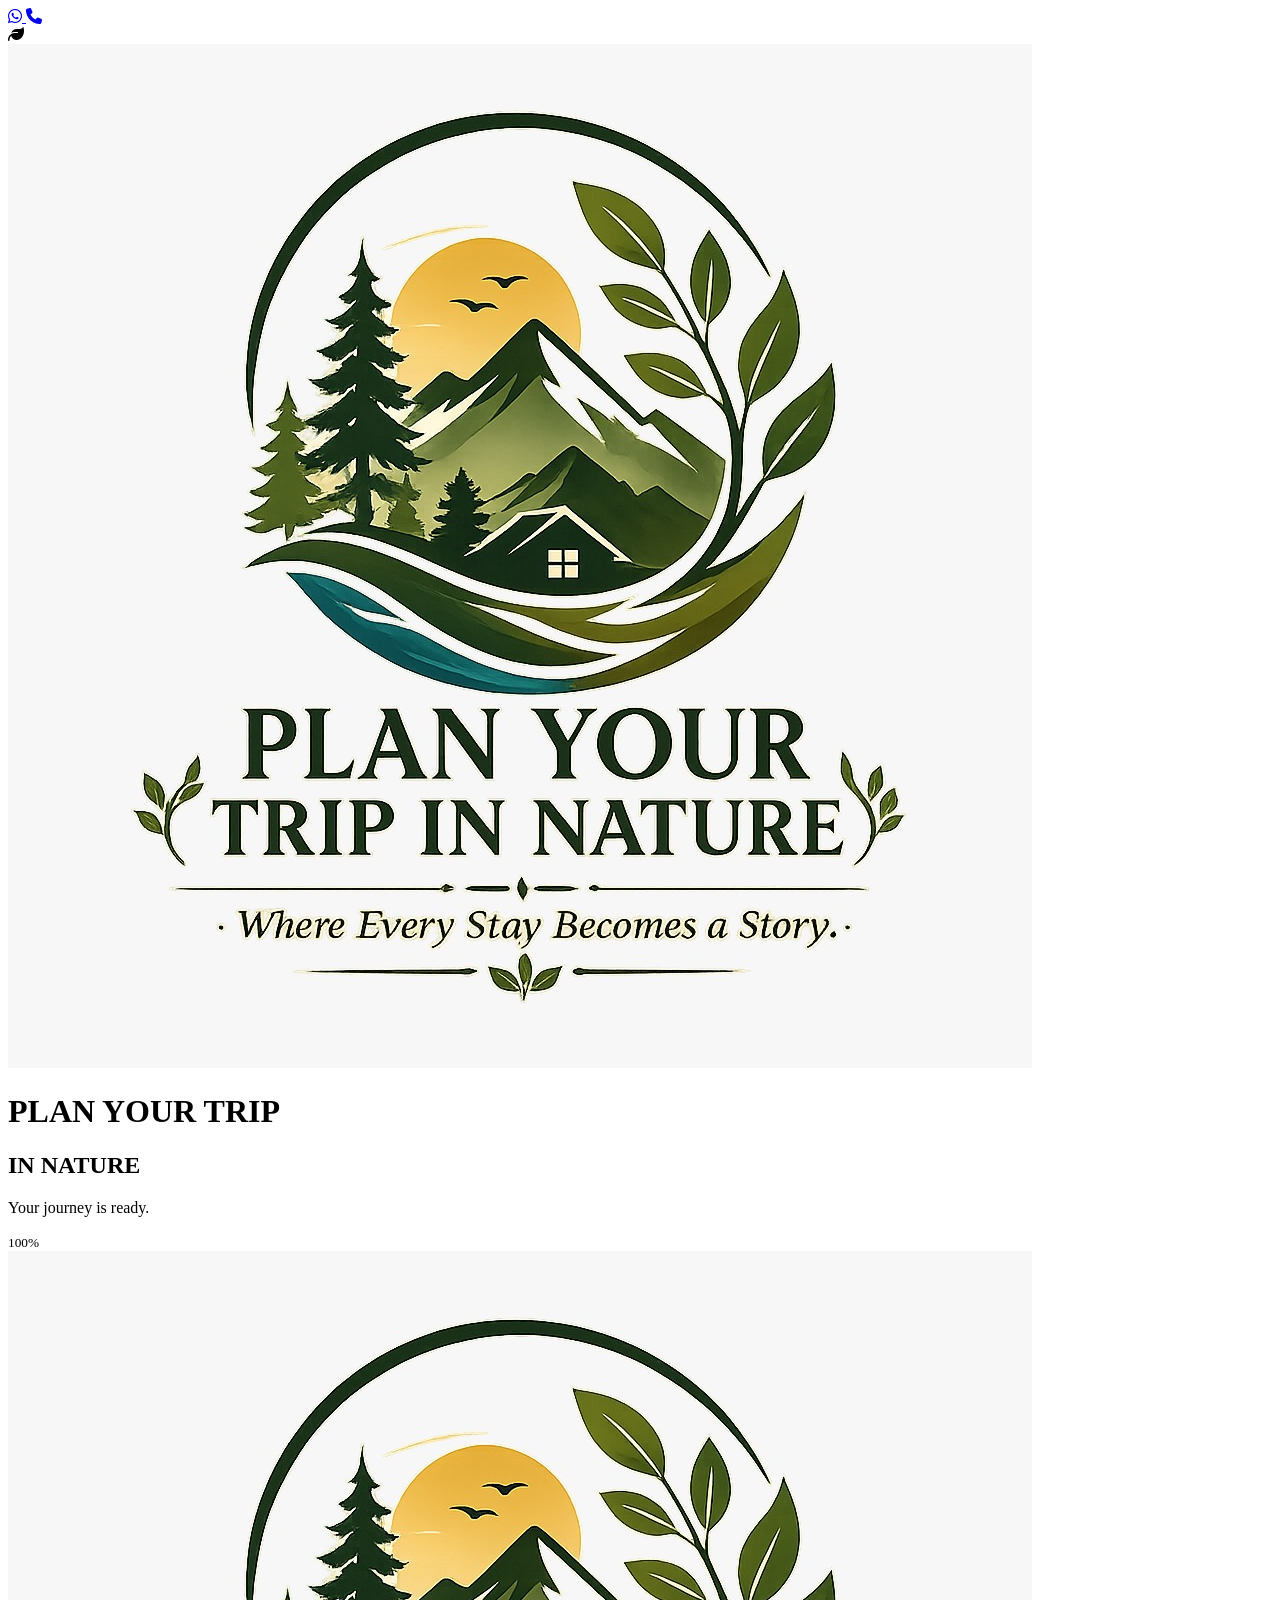
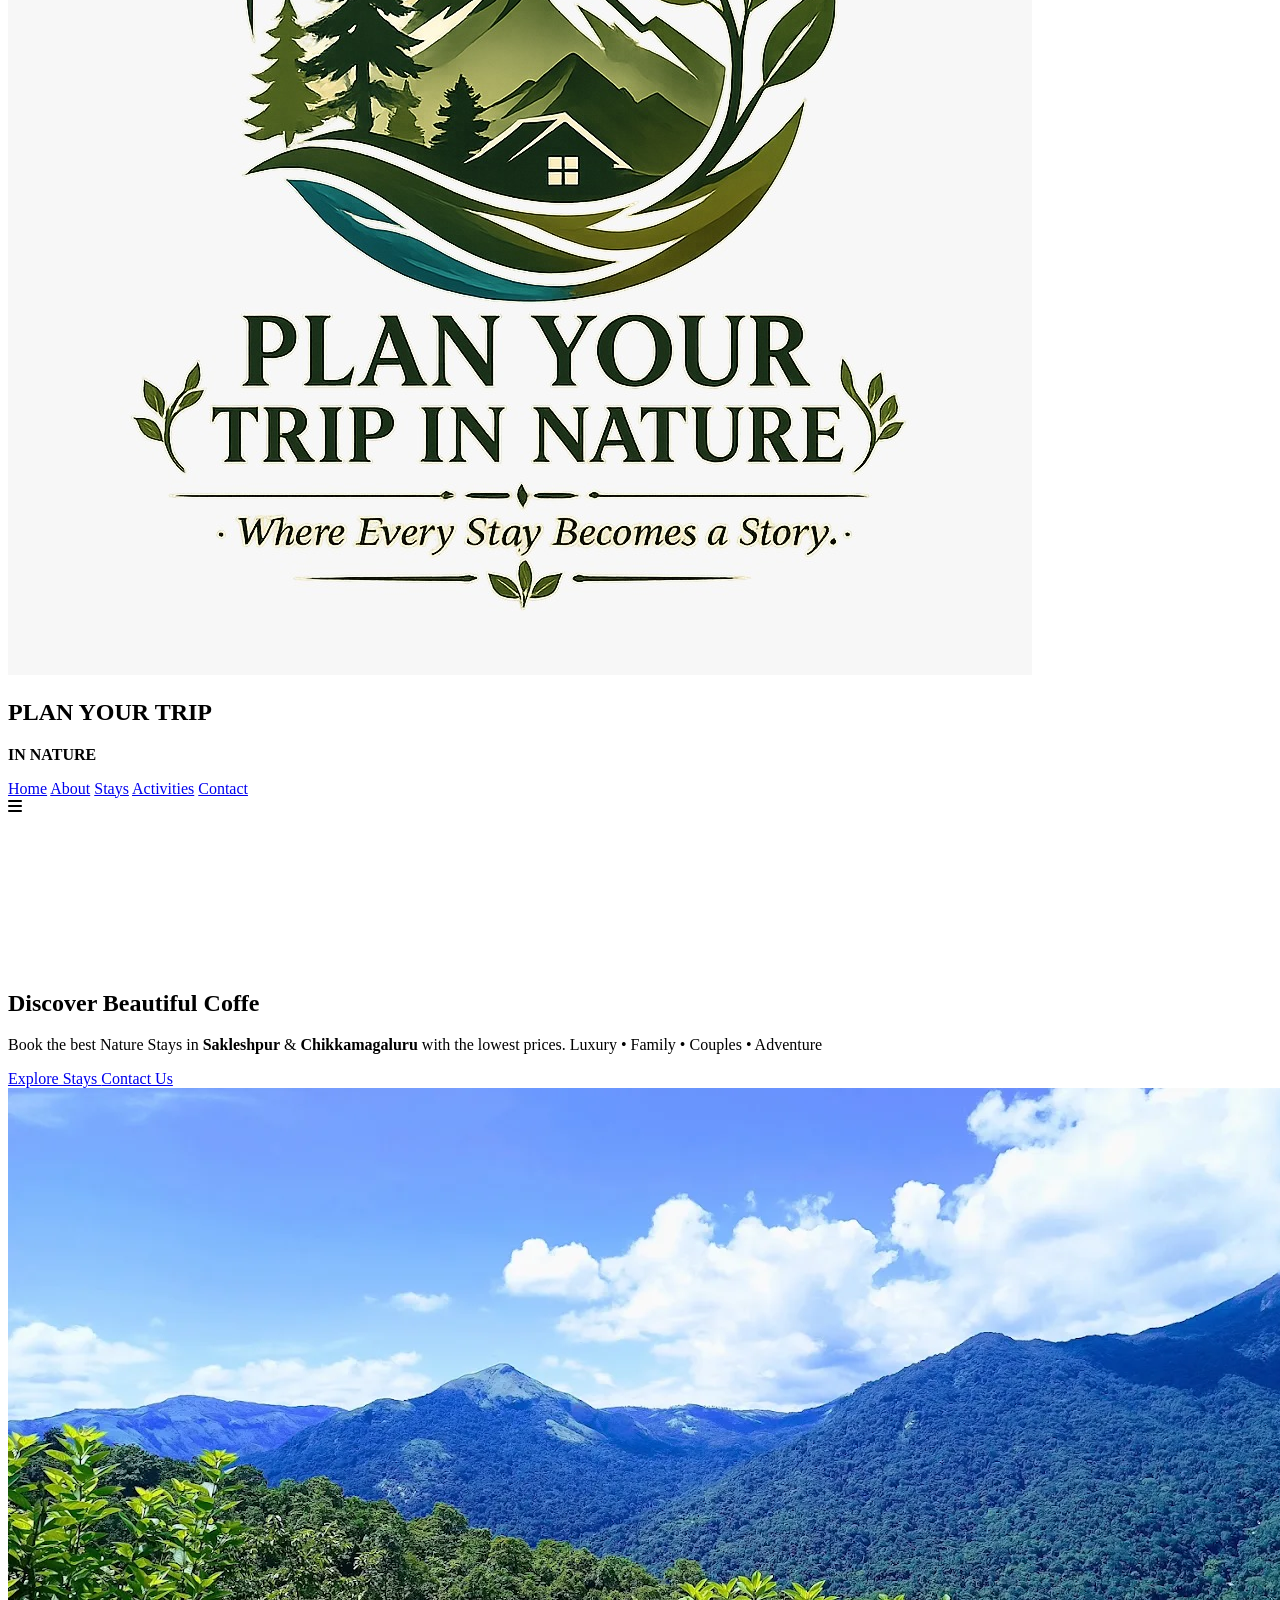
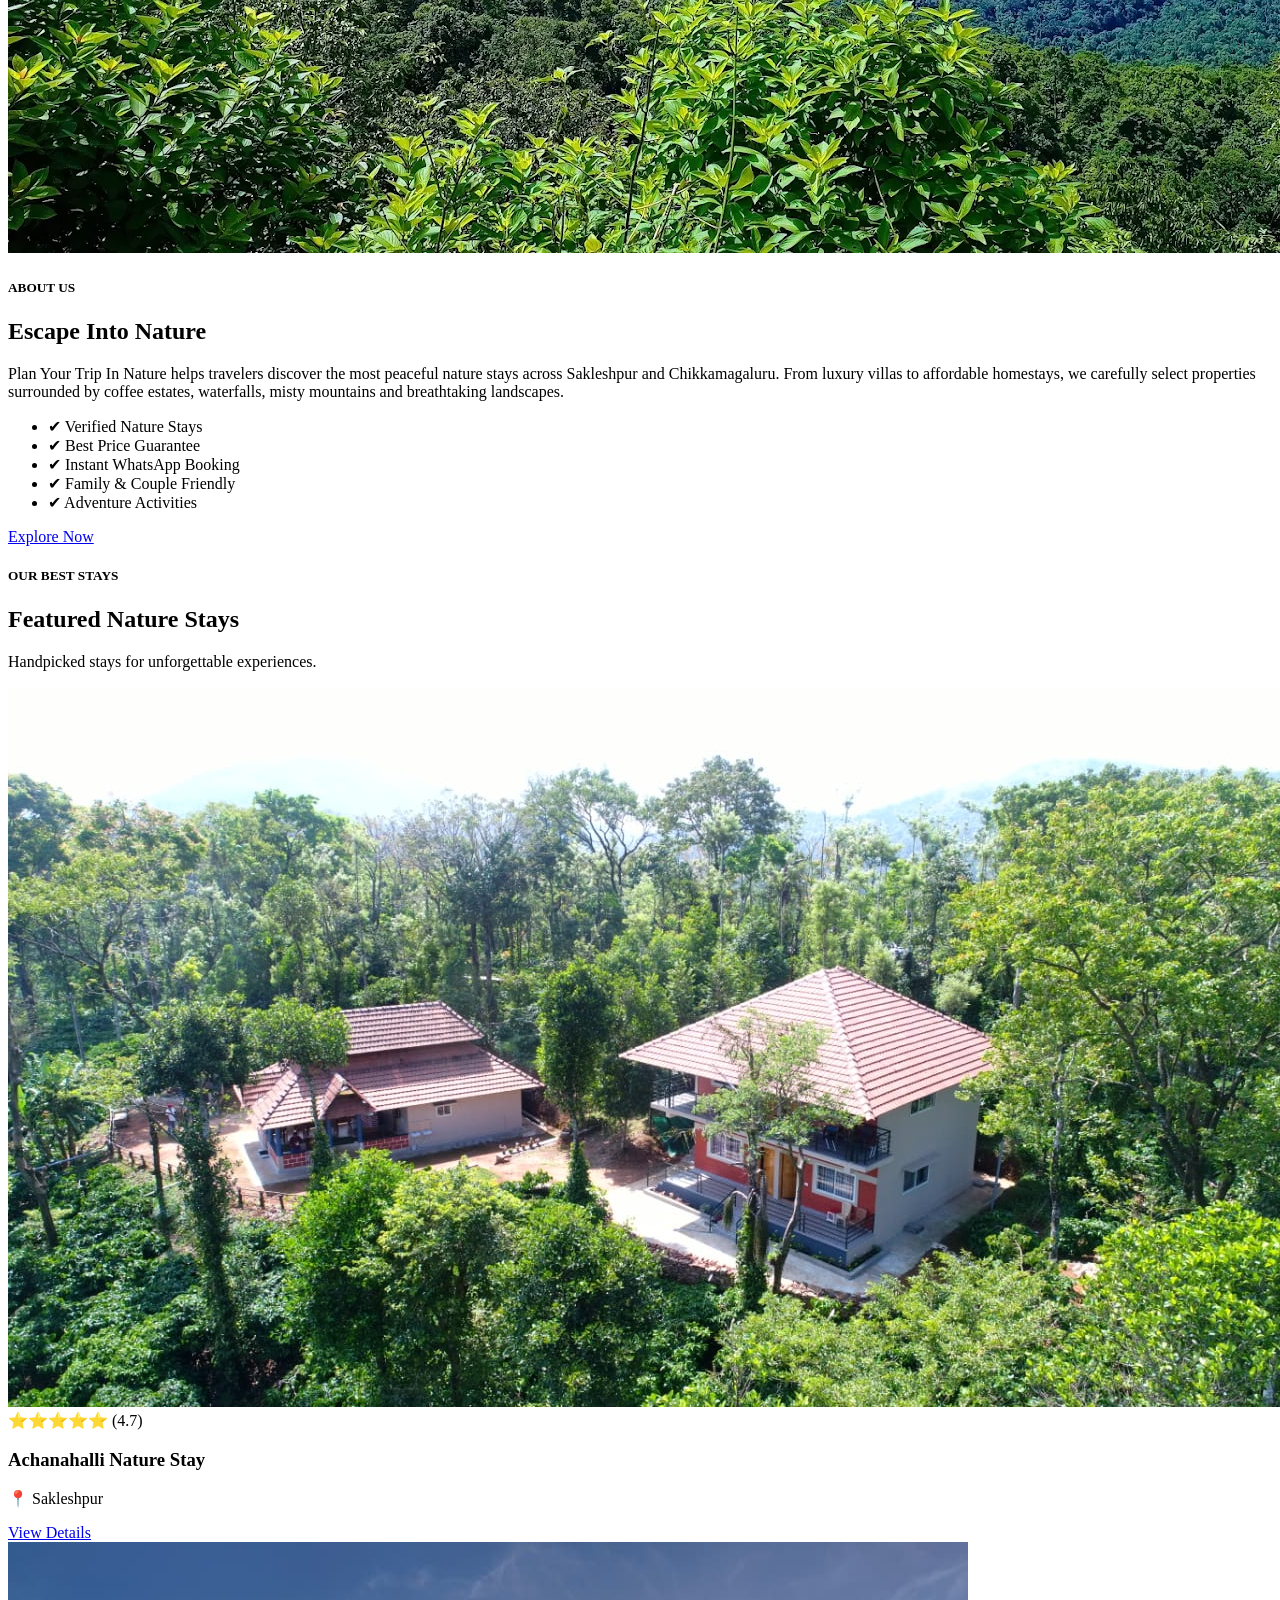
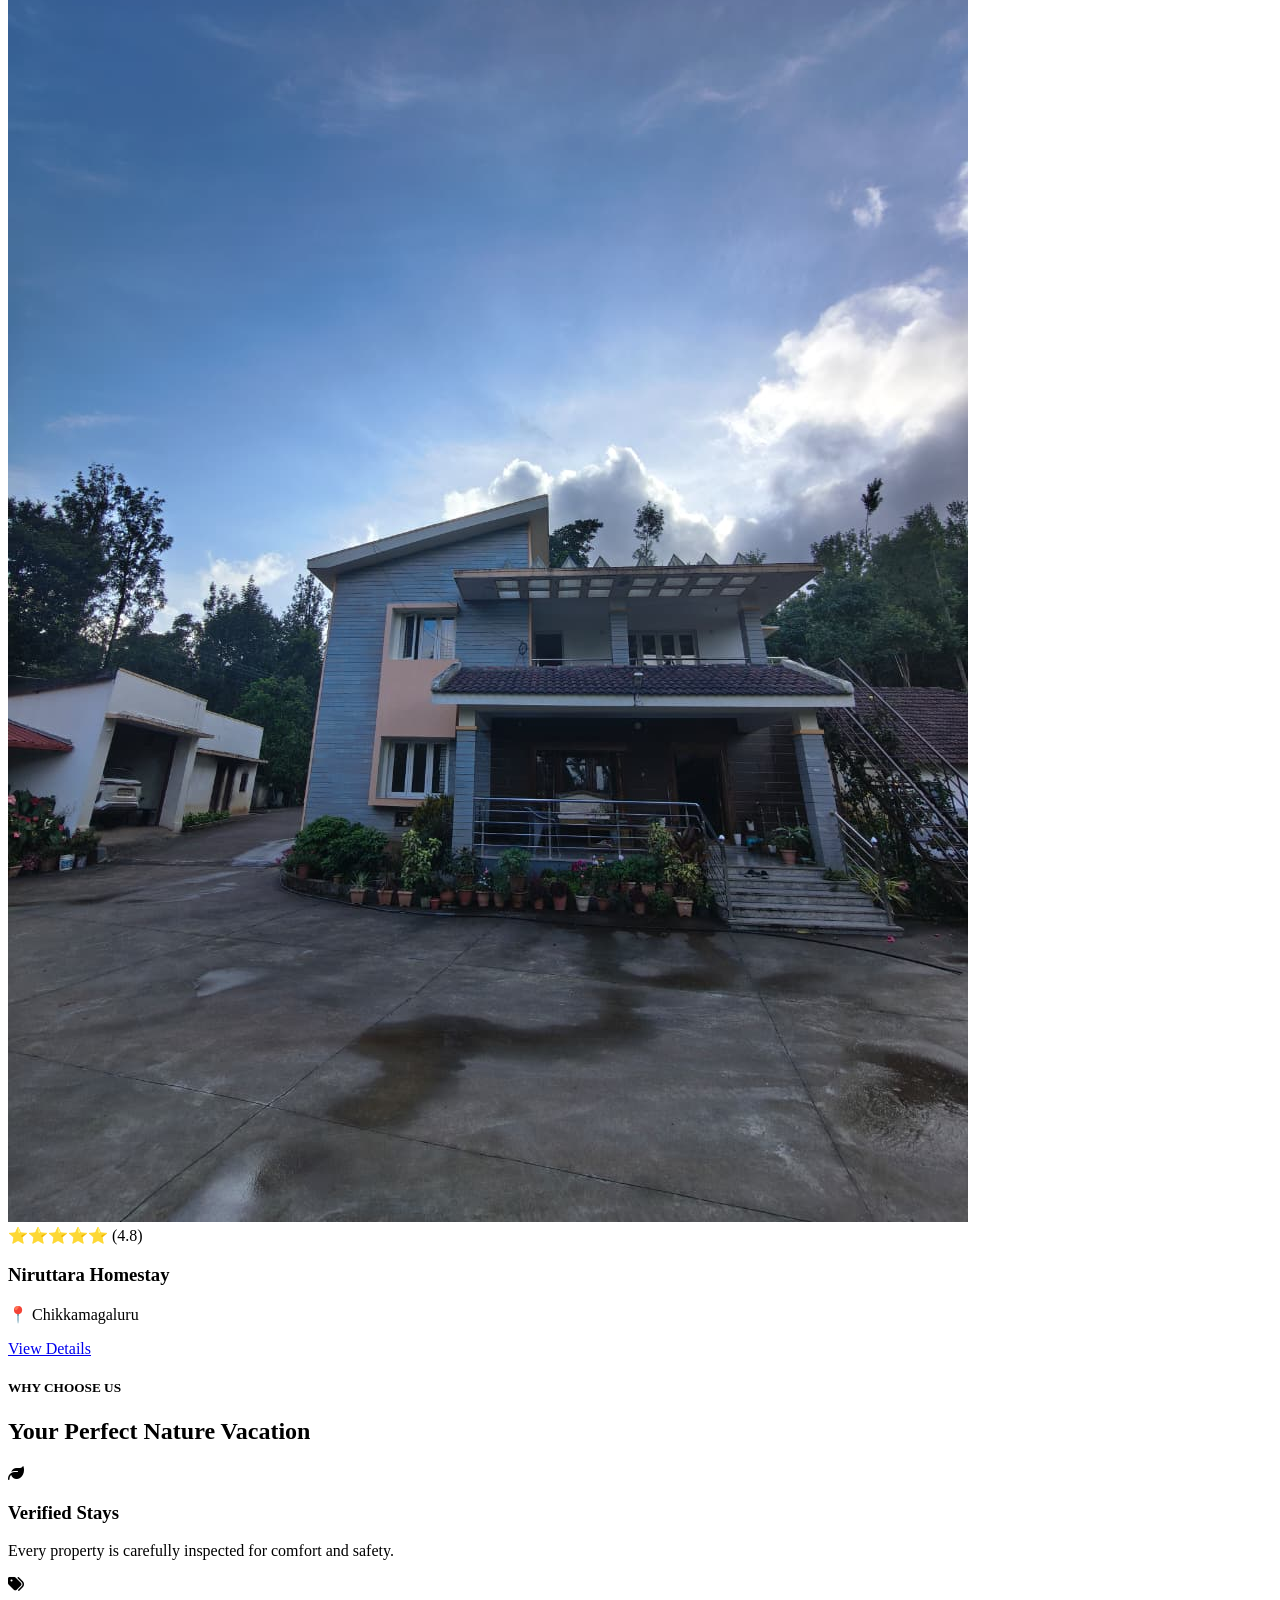
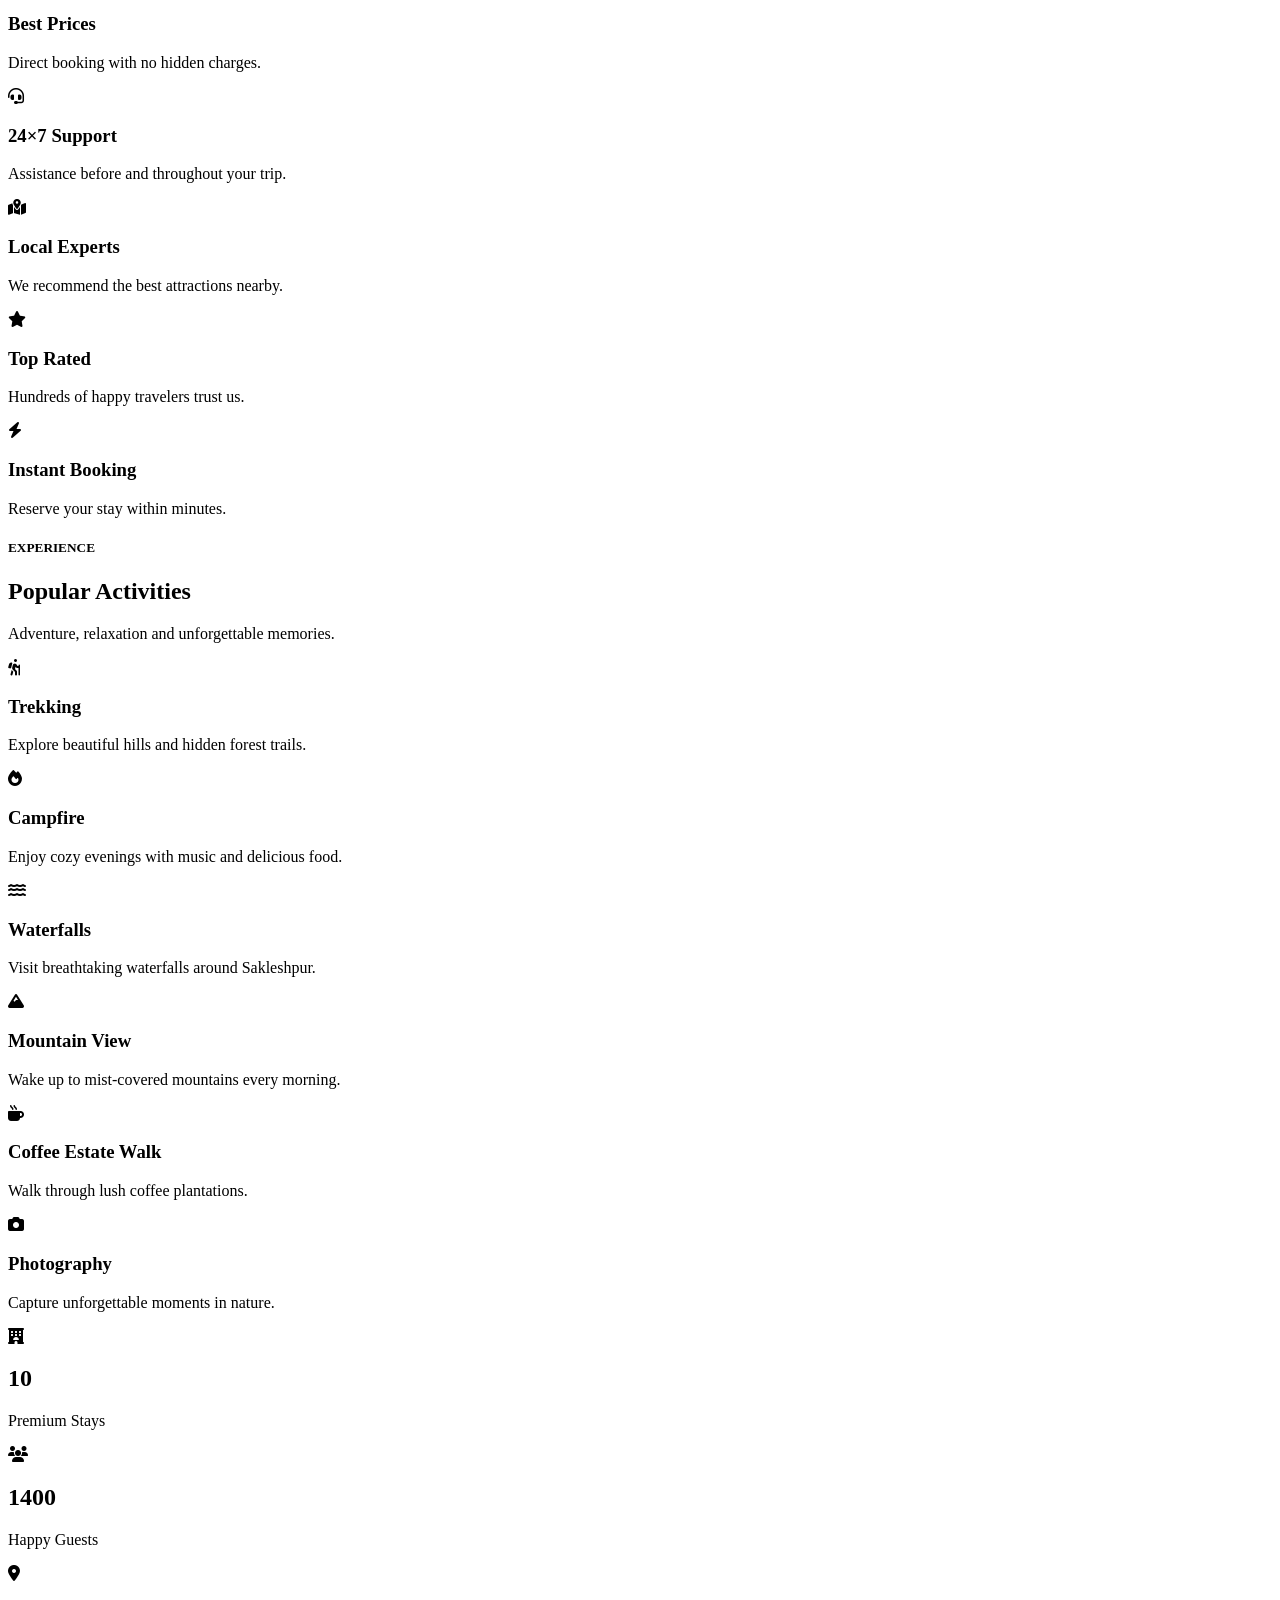
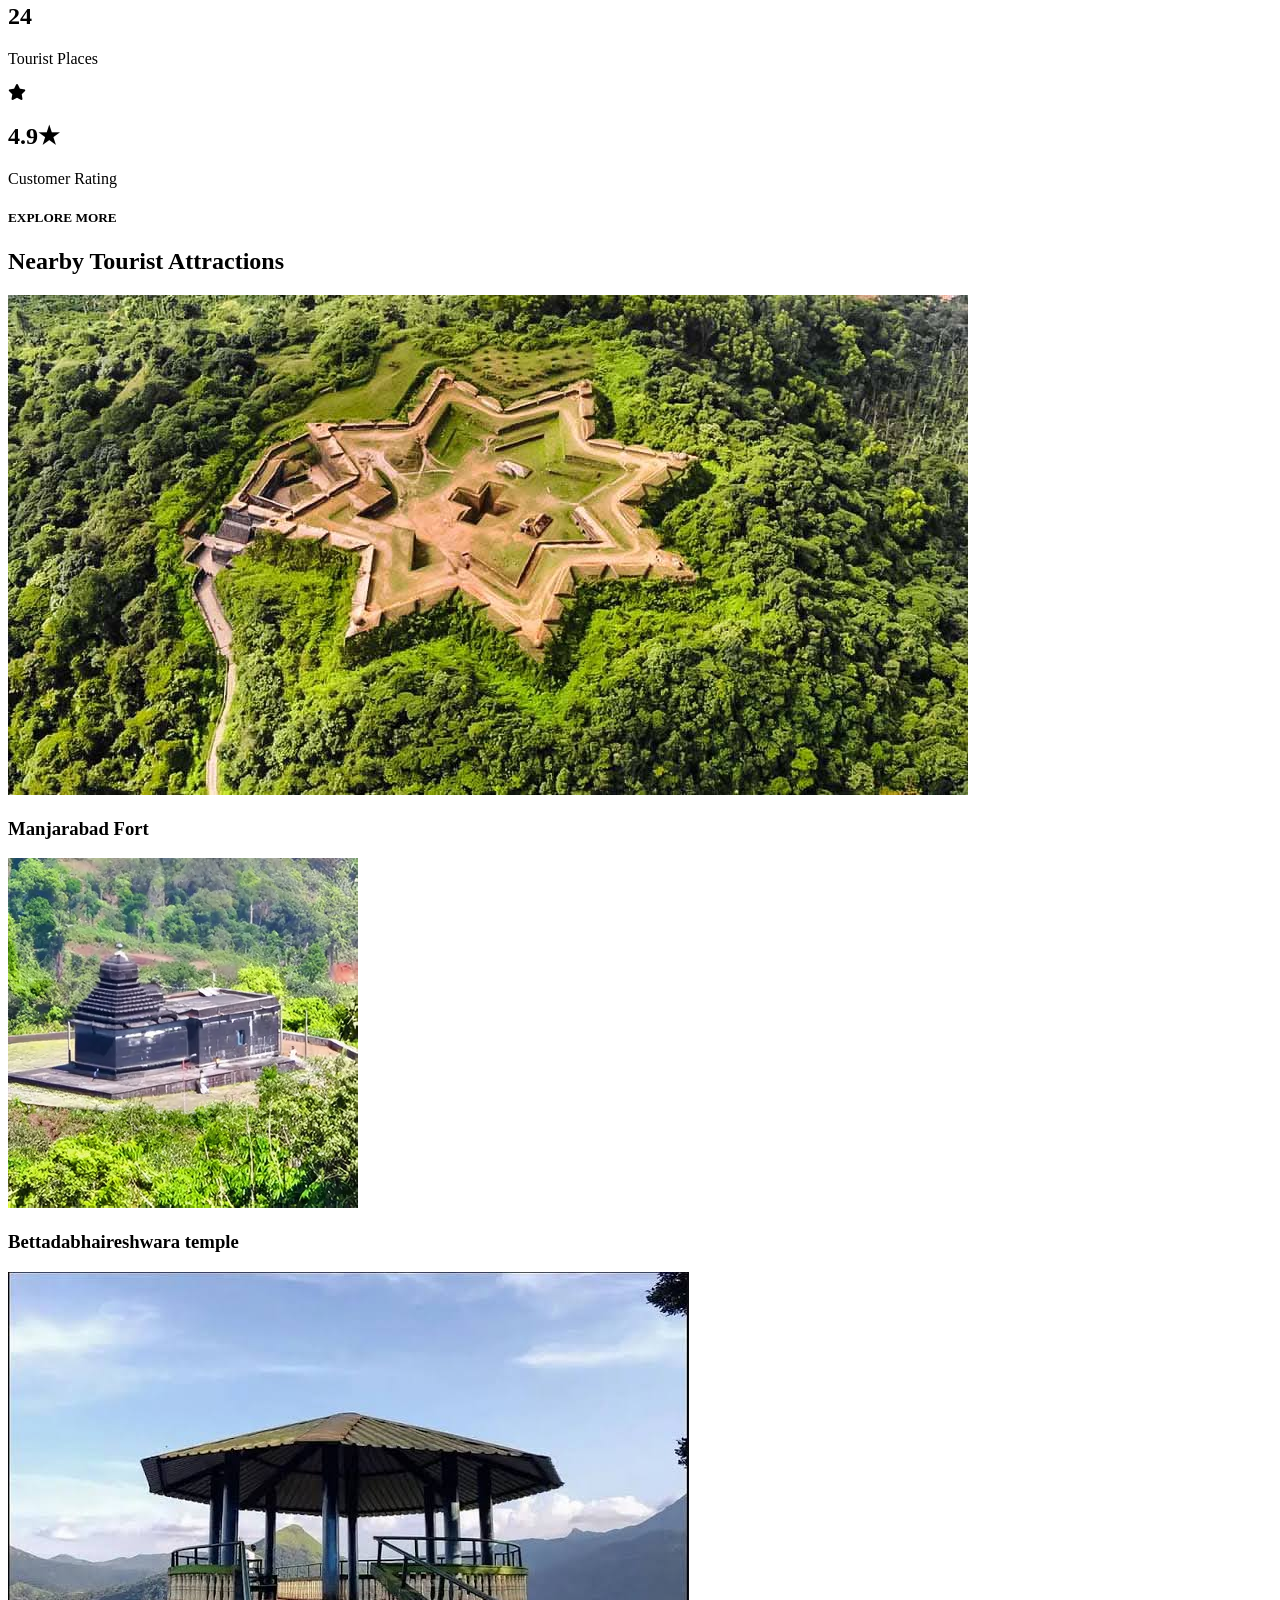
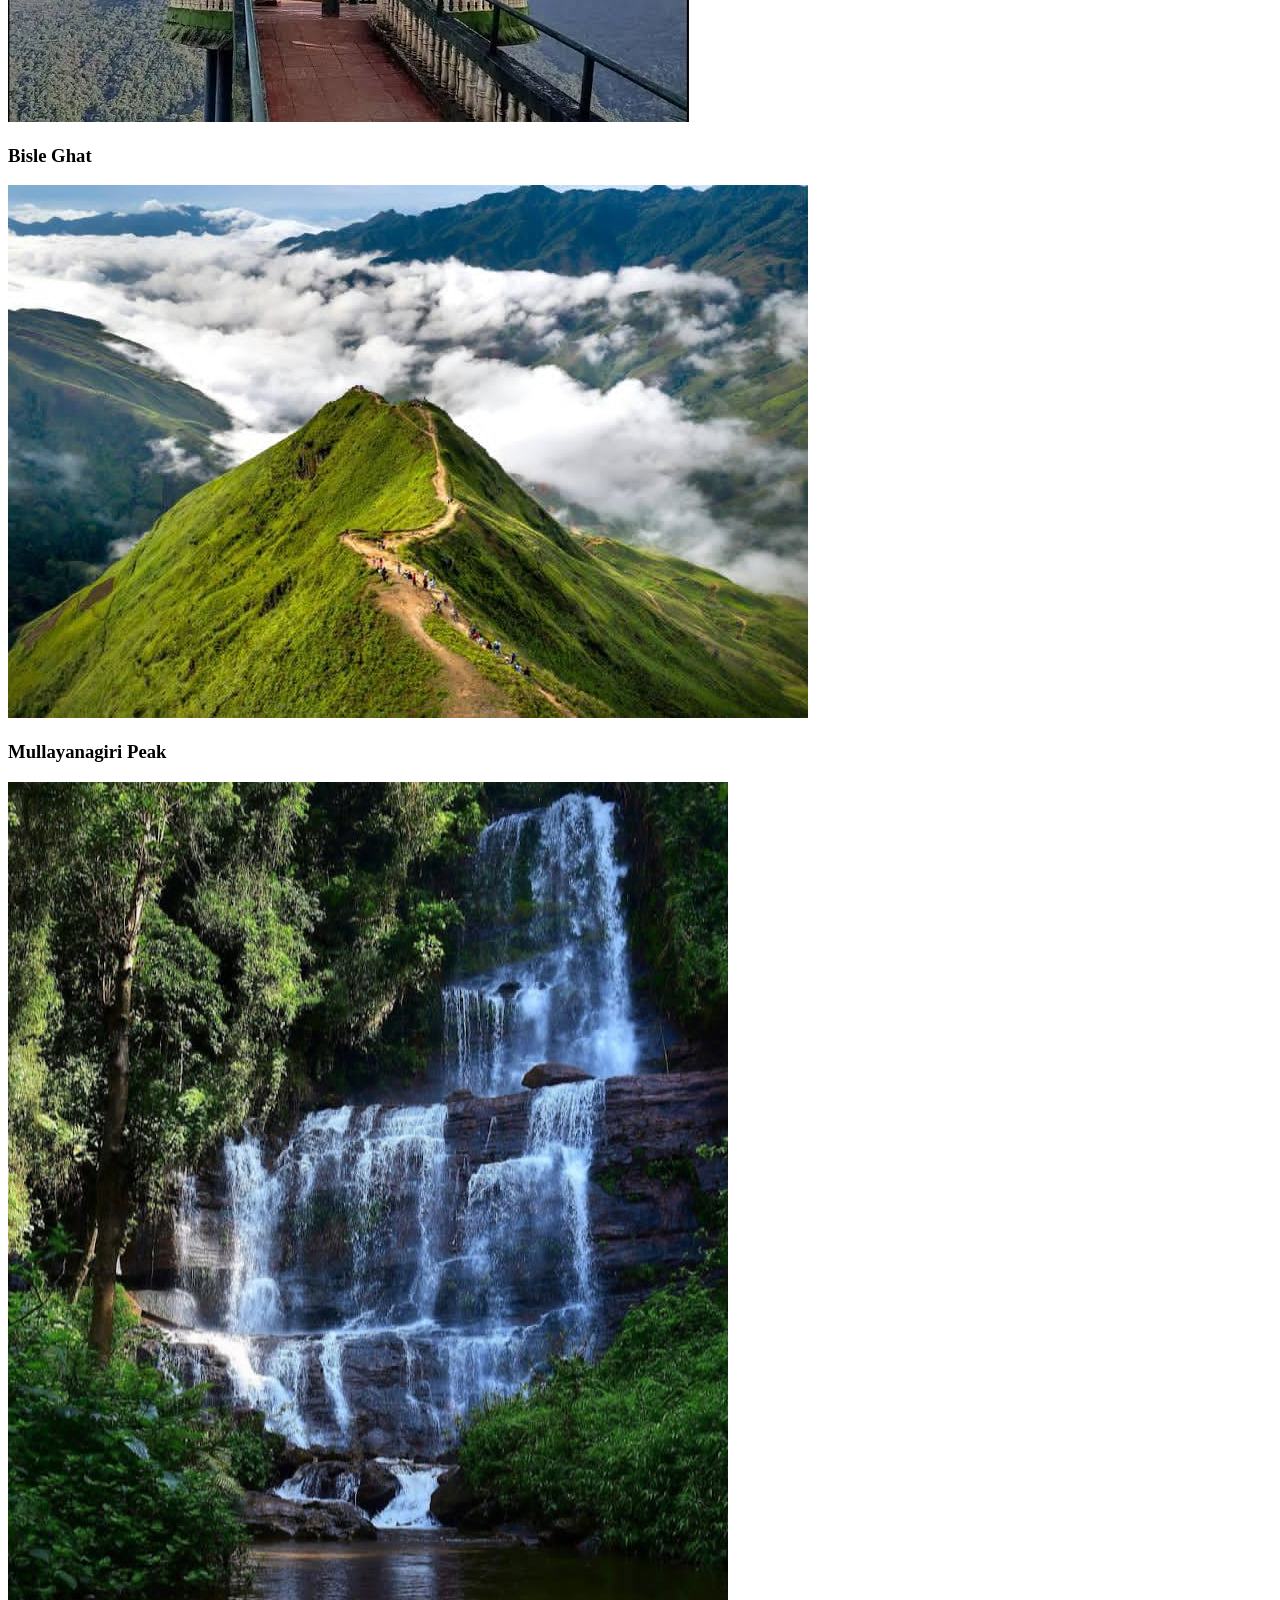
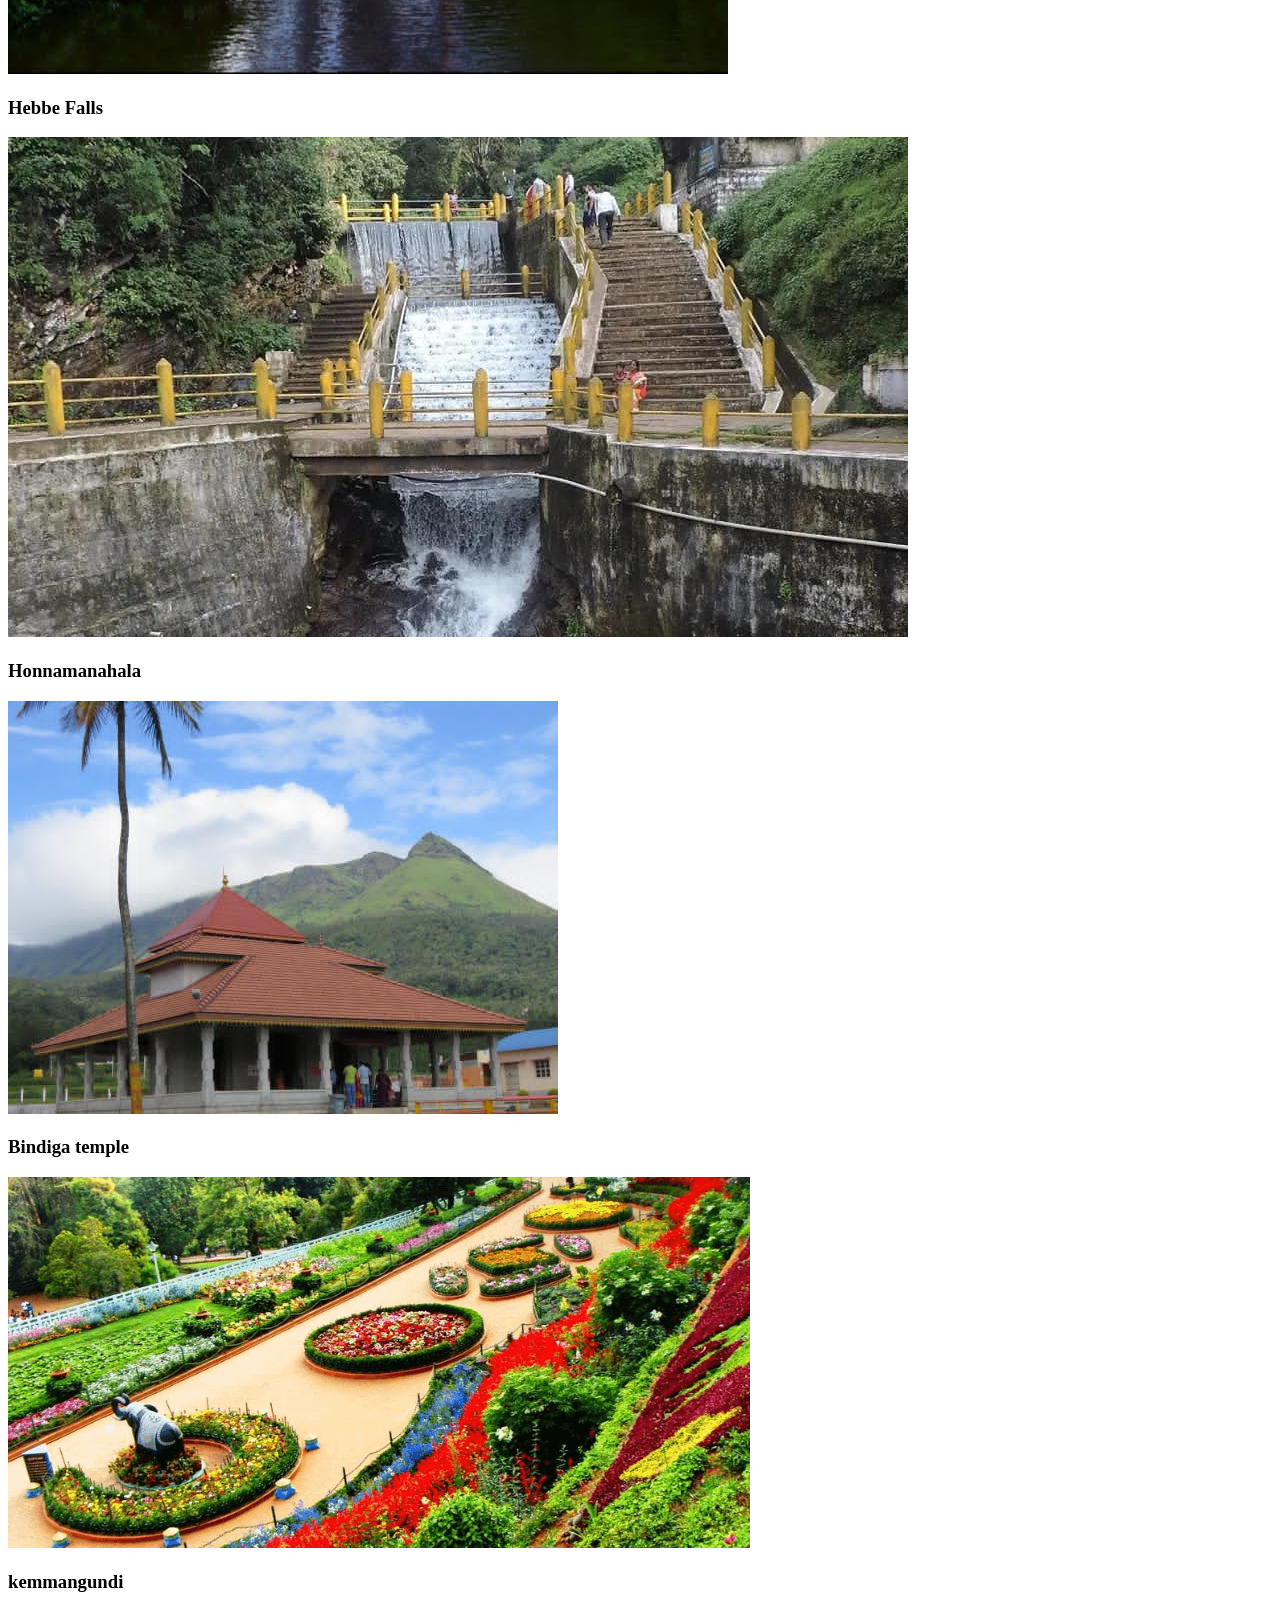
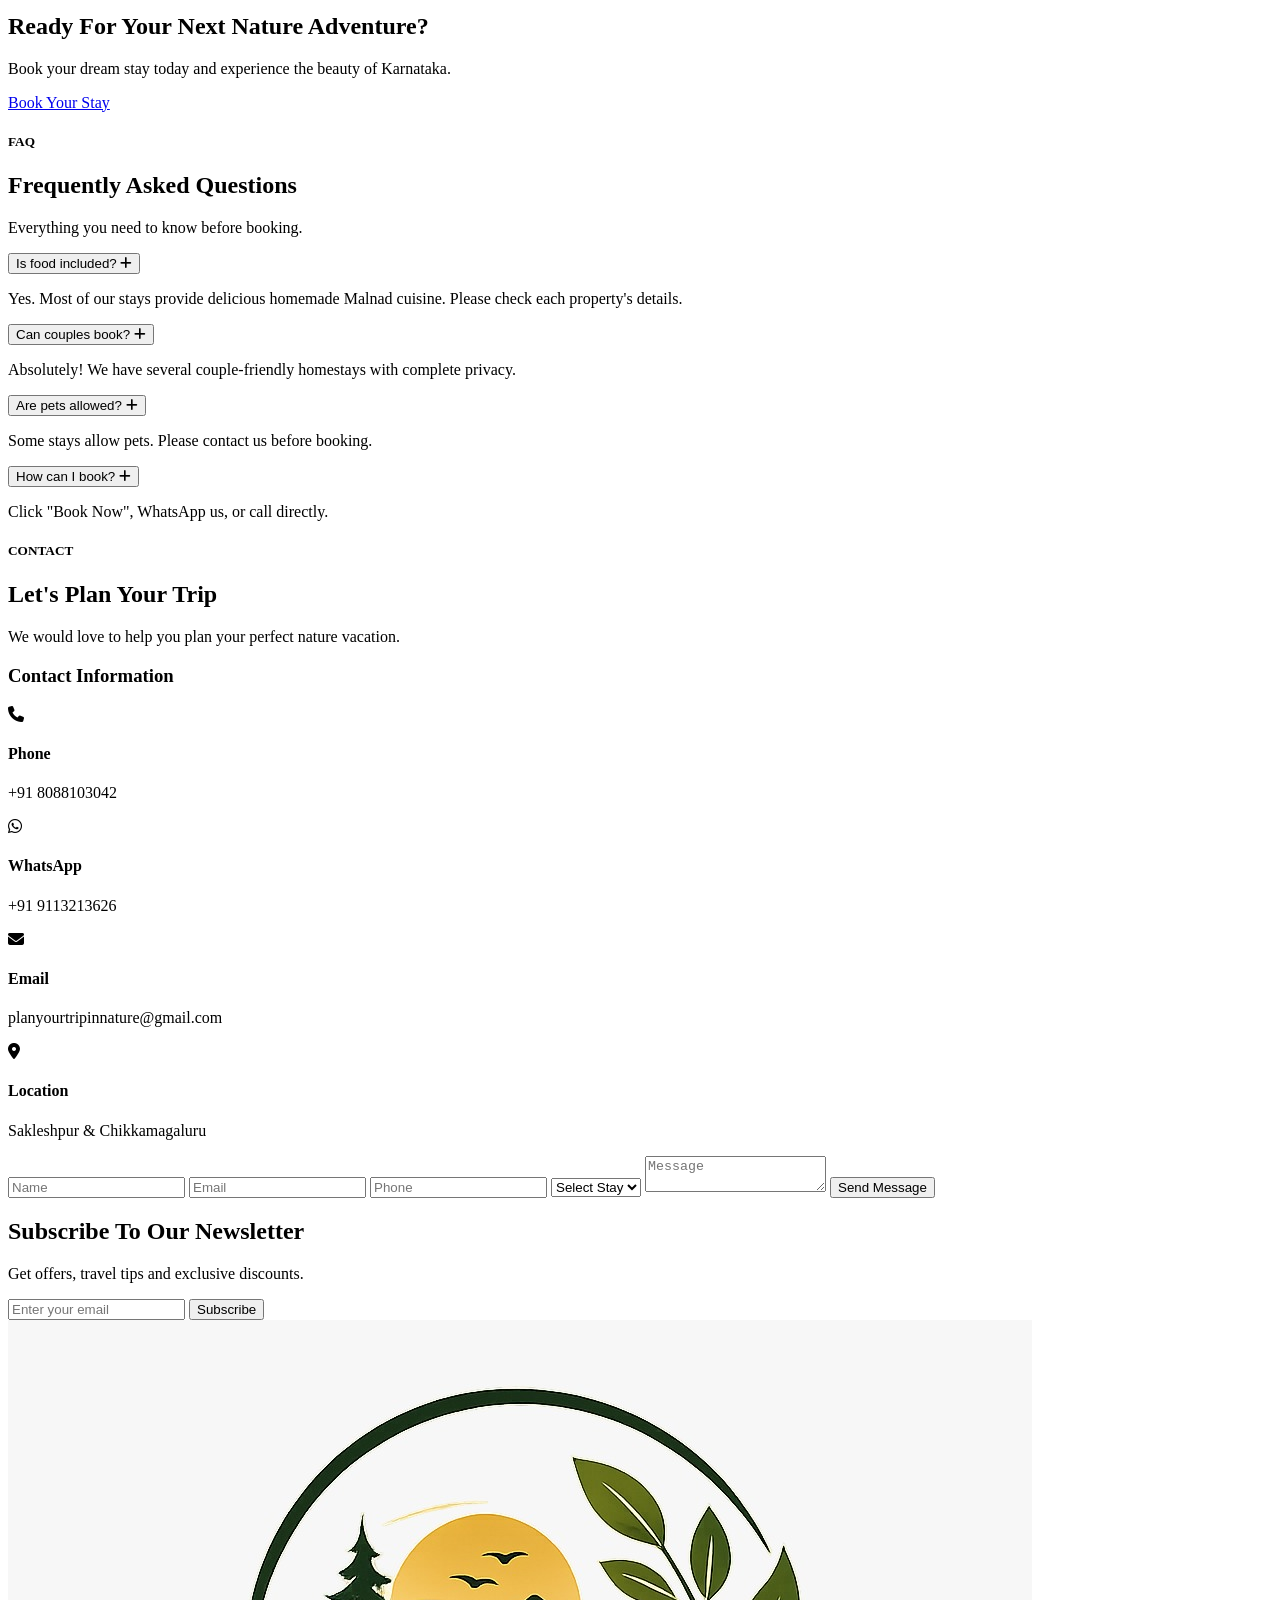
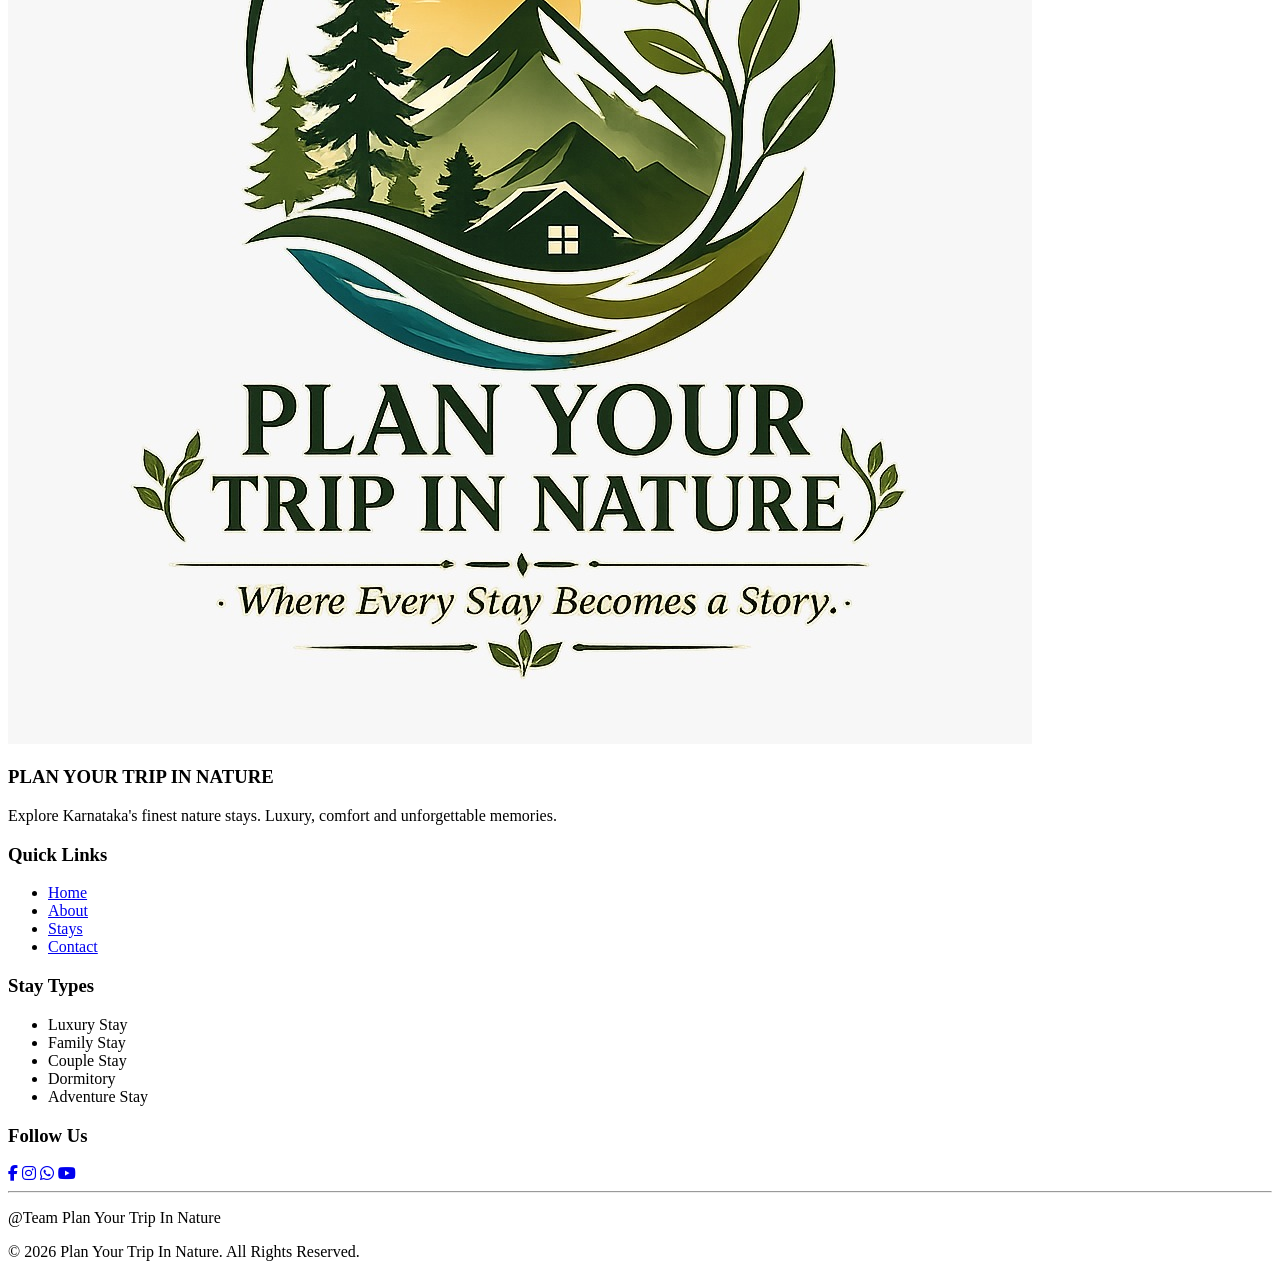
==== index.html @ 25f85276 "updated" ====
<!DOCTYPE html>
<html lang="en">
<head>
<meta charset="UTF-8">
<meta name="viewport" content="width=device-width, initial-scale=1.0">
<meta http-equiv="Content-Security-Policy" content="default-src 'self'; style-src 'self' 'unsafe-inline' https://fonts.googleapis.com https://cdnjs.cloudflare.com; font-src 'self' https://fonts.gstatic.com https://cdnjs.cloudflare.com data:; img-src 'self' data: https:; media-src 'self'; script-src 'self'; connect-src https://api.web3forms.com; form-action https://api.web3forms.com; base-uri 'self'; object-src 'none'">
<title>Plan Your Trip In Nature</title>
<link rel="stylesheet" href="css/style.css">
<!-- <link rel="stylesheet" href="css/responsive.css"> -->
<link href="https://fonts.googleapis.com/css2?family=Poppins:wght@300;400;500;600;700&display=swap" rel="stylesheet">
<link href="https://fonts.googleapis.com/css2?family=Montserrat:wght@600;700&display=swap" rel="stylesheet">
<link rel="stylesheet"
href="https://cdnjs.cloudflare.com/ajax/libs/font-awesome/6.5.2/css/all.min.css">
</head>
<body>
<!-- ===========================
Floating Contact Buttons
============================ -->
<div class="floating-contact">
<a href="https://wa.me/919113213626" class="float-btn whatsapp" target="_blank" rel="noopener noreferrer">
<i class="fab fa-whatsapp"></i>
</a>
<a href="tel:+918762512358" class="float-btn call">
<i class="fas fa-phone"></i>
</a>
</div>
<!-- NATURE JOURNEY LOADER -->
<div id="natureLoader">

    <div class="loader-scene">

        <!-- Nature icon -->
        <div class="loader-leaf">
            <i class="fa-solid fa-leaf"></i>
        </div>

        <!-- Animated journey path -->
        <div class="journey-path"></div>

        <!-- Logo -->
        <img
            src="../assets/logo1.jpg"
            alt="Plan Your Trip In Nature"
            class="loader-logo"
        >

        <h1>PLAN YOUR TRIP</h1>
        <h2>IN NATURE</h2>

        <p id="loaderMessage">
            Finding peaceful stays...
        </p>

        <div class="loader-progress">
            <span></span>
        </div>

        <small id="loaderPercent">0%</small>

    </div>

</div>
<!-- ===========================
Navbar
============================ -->
<header class="navbar" id="navbar">
<div class="logo">
<img src="../assets/logo1.jpg" alt="Plan Your Trip In Nature logo">
<div>
<h2>PLAN YOUR TRIP</h2>
<p><b>IN NATURE</b></p>
</div>
</div>
<nav id="menu">
<a href="#">Home</a>
<a href="#about">About</a>
<a href="#stays">Stays</a>
<a href="#activities">Activities</a>
<a href="#contact">Contact</a>
</nav>
<div class="menu-btn" id="menuBtn">
<i class="fas fa-bars"></i>
</div>
</header>
<!-- ===========================
Hero
============================ -->
<section class="hero">
    <!-- Background Video -->
    <video class="hero-video" autoplay muted loop playsinline>
        <source src="../assets/video/hero.mp4" type="video/mp4">
        Your browser does not support the video tag.
    </video>
    <!-- Dark Overlay -->
    <div class="hero-overlay"></div>
    <!-- Hero Content -->
    <div class="hero-content">
        <h1>
            Discover Beautiful
            <span id="typing"></span>
        </h1>
        <p>
            Book the best Nature Stays in
            <strong>Sakleshpur</strong>
            &
            <strong>Chikkamagaluru</strong>
            with the lowest prices.
            Luxury • Family • Couples • Adventure
        </p>
        <div class="hero-buttons">
            <a href="#stays" class="primary-btn">
                Explore Stays
            </a>
            <a href="#contact" class="secondary-btn">
                Contact Us
            </a>
        </div>
    </div>
</section>

<!-- ===========================
About Preview
============================ -->
<section class="about-preview" id="about">
<div class="about-left">
<img src="../assets/place/nature.webp" alt="Nature Stay">
</div>
<div class="about-right">
<h5>
ABOUT US
</h5>
<h2>
Escape Into Nature
</h2>
<p>
Plan Your Trip In Nature helps travelers discover the most peaceful nature stays across Sakleshpur and Chikkamagaluru.
From luxury villas to affordable homestays, we carefully select properties surrounded by coffee estates, waterfalls, misty mountains and breathtaking landscapes.
</p>
<ul>
<li>✔ Verified Nature Stays</li>
<li>✔ Best Price Guarantee</li>
<li>✔ Instant WhatsApp Booking</li>
<li>✔ Family & Couple Friendly</li>
<li>✔ Adventure Activities</li>
</ul>
<a href="#stays" class="primary-btn">
Explore Now
</a>
</div>
</section>
<!-- ========================================= -->
<!-- FEATURED STAYS -->
<!-- ========================================= -->
<section class="featured-stays" id="stays">
    <div class="section-title">
        <h5>OUR BEST STAYS</h5>
        <h2>Featured Nature Stays</h2>
        <p>Handpicked stays for unforgettable experiences.</p>
    </div>
    <div class="stay-grid">
        <!-- Card 1 -->
        <div class="stay-card">
            <div class="stay-image">
                <img src="../assets/1.jpg" alt="Achanahalli Nature Stay">
            </div>
            <div class="stay-content">
                <div class="rating">
                    ⭐⭐⭐⭐⭐
                    <span>(4.7)</span>
                </div>
                <h3>Achanahalli Nature Stay</h3>
                <p>
                    📍 Sakleshpur
                </p>
                <a href="ANS2.html" class="view-btn">
                    View Details
                </a>
            </div>
        </div>
        <!-- Card 2 -->
        <div class="stay-card">
            <div class="stay-image">
                <img src="../assets/outdoor.jpeg" alt="Niruttara Homestay">
            </div>
            <div class="stay-content">
                <div class="rating">
                    ⭐⭐⭐⭐⭐
                    <span>(4.8)</span>
                </div>
                <h3>Niruttara Homestay</h3>
                <p>
                    📍 Chikkamagaluru
                </p>
                <a href="nir.html" class="view-btn">
                    View Details
                </a>
            </div>
        </div>
    </div>
</section>
<!-- ========================================= -->
<!-- WHY CHOOSE US -->
<!-- ========================================= -->
<section class="why-us">
    <div class="section-title">
        <h5>WHY CHOOSE US</h5>
        <h2>Your Perfect Nature Vacation</h2>
    </div>
    <div class="why-grid">
        <div class="why-card">
            <i class="fas fa-leaf"></i>
            <h3>Verified Stays</h3>
            <p>
                Every property is carefully inspected for comfort and safety.
            </p>
        </div>
        <div class="why-card">
            <i class="fas fa-tags"></i>
            <h3>Best Prices</h3>
            <p>
                Direct booking with no hidden charges.
            </p>
        </div>
        <div class="why-card">
            <i class="fas fa-headset"></i>
            <h3>24×7 Support</h3>
            <p>
                Assistance before and throughout your trip.
            </p>
        </div>
        <div class="why-card">
            <i class="fas fa-map-marked-alt"></i>
            <h3>Local Experts</h3>
            <p>
                We recommend the best attractions nearby.
            </p>
        </div>
        <div class="why-card">
            <i class="fas fa-star"></i>
            <h3>Top Rated</h3>
            <p>
                Hundreds of happy travelers trust us.
            </p>
        </div>
        <div class="why-card">
            <i class="fas fa-bolt"></i>
            <h3>Instant Booking</h3>
            <p>
                Reserve your stay within minutes.
            </p>
        </div>
    </div>
</section>
<!-- ========================================= -->
<!-- ACTIVITIES -->
<!-- ========================================= -->
<section class="activities" id="activities">
    <div class="section-title">
        <h5>EXPERIENCE</h5>
        <h2>Popular Activities</h2>
        <p>Adventure, relaxation and unforgettable memories.</p>
    </div>
    <div class="activity-grid">
        <div class="activity-card">
            <i class="fas fa-hiking"></i>
            <h3>Trekking</h3>
            <p>Explore beautiful hills and hidden forest trails.</p>
        </div>
        <div class="activity-card">
            <i class="fas fa-fire"></i>
            <h3>Campfire</h3>
            <p>Enjoy cozy evenings with music and delicious food.</p>
        </div>
        <div class="activity-card">
            <i class="fas fa-water"></i>
            <h3>Waterfalls</h3>
            <p>Visit breathtaking waterfalls around Sakleshpur.</p>
        </div>
        <div class="activity-card">
            <i class="fas fa-mountain"></i>
            <h3>Mountain View</h3>
            <p>Wake up to mist-covered mountains every morning.</p>
        </div>
        <div class="activity-card">
            <i class="fas fa-mug-hot"></i>
            <h3>Coffee Estate Walk</h3>
            <p>Walk through lush coffee plantations.</p>
        </div>
        <div class="activity-card">
            <i class="fas fa-camera"></i>
            <h3>Photography</h3>
            <p>Capture unforgettable moments in nature.</p>
        </div>
    </div>
</section>
<!-- ========================================= -->
<!-- STATISTICS -->
<!-- ========================================= -->
<section class="stats-section">
    <div class="stat-box">
        <i class="fas fa-hotel"></i>
        <h2 class="counter" data-target="10">0</h2>
        <p>Premium Stays</p>
    </div>
    <div class="stat-box">
        <i class="fas fa-users"></i>
        <h2 class="counter" data-target="1500">0</h2>
        <p>Happy Guests</p>
    </div>
    <div class="stat-box">
        <i class="fas fa-map-marker-alt"></i>
        <h2 class="counter" data-target="25">0</h2>
        <p>Tourist Places</p>
    </div>
    <div class="stat-box">
        <i class="fas fa-star"></i>
        <h2>4.9★</h2>
        <p>Customer Rating</p>
    </div>
</section>
<!-- ========================================= -->
<!-- NEARBY ATTRACTIONS -->
<!-- ========================================= -->
<section class="attractions">
    <div class="section-title">
        <h5>EXPLORE MORE</h5>
        <h2>Nearby Tourist Attractions</h2>
    </div>
    <div class="attraction-grid">
        <div class="attraction-card">
            <img src="../assets/place/1.jpg" alt="Manjarabad Fort">
            <h3>Manjarabad Fort</h3>
        </div>
        <div class="attraction-card">
            <img src="../assets/devasthana.webp" alt="Bettadabhaireshwara Temple">
            <h3>Bettadabhaireshwara temple</h3>
        </div>
         <div class="attraction-card">
            <img src="../assets/place/bisle.jpg" alt="Bisle Ghat">
            <h3>Bisle Ghat</h3>
        </div>
        <div class="attraction-card">
            <img src="../assets/place/2.jpg" alt="Mullayanagiri Peak">
            <h3>Mullayanagiri Peak</h3>
        </div>
        <div class="attraction-card">
            <img src="../assets/place/3.jpg" alt="Hebbe Falls">
            <h3>Hebbe Falls</h3>
        </div>
        <div class="attraction-card">
            <img src="../assets/place/4.jpg" alt="Honnamanahala">
            <h3>Honnamanahala</h3>
        </div>
        <div class="attraction-card">
            <img src="../assets/place/5.jpg" alt="Bindiga Temple">
            <h3>Bindiga temple</h3>
        </div>
        <div class="attraction-card">
            <img src="../assets/kemma.png" alt="kemmangundi">
            <h3>kemmangundi</h3>
        </div>
    </div>
</section>
<!-- ========================================= -->
<!-- CALL TO ACTION -->
<!-- ========================================= -->
<section class="cta">
    <div class="cta-content">
        <h2>Ready For Your Next Nature Adventure?</h2>
        <p>
            Book your dream stay today and experience the beauty of Karnataka.
        </p>
        <a href="#contact" class="primary-btn">
            Book Your Stay
        </a>
    </div>
</section>
<!-- ========================================= -->
<!-- FAQ SECTION -->
<!-- ========================================= -->
<section class="faq" id="faq">
    <div class="section-title">
        <h5>FAQ</h5>
        <h2>Frequently Asked Questions</h2>
        <p>Everything you need to know before booking.</p>
    </div>
    <div class="faq-container">
        <div class="faq-item">
            <button class="faq-question">
                Is food included?
                <i class="fas fa-plus"></i>
            </button>
            <div class="faq-answer">
                <p>
                    Yes. Most of our stays provide delicious homemade
                    Malnad cuisine. Please check each property's details.
                </p>
            </div>
        </div>
        <div class="faq-item">
            <button class="faq-question">
                Can couples book?
                <i class="fas fa-plus"></i>
            </button>
            <div class="faq-answer">
                <p>
                    Absolutely! We have several couple-friendly
                    homestays with complete privacy.
                </p>
            </div>
        </div>
        <div class="faq-item">
            <button class="faq-question">
                Are pets allowed?
                <i class="fas fa-plus"></i>
            </button>
            <div class="faq-answer">
                <p>
                    Some stays allow pets. Please contact us before booking.
                </p>
            </div>
        </div>
        <div class="faq-item">
            <button class="faq-question">
                How can I book?
                <i class="fas fa-plus"></i>
            </button>
            <div class="faq-answer">
                <p>
                    Click "Book Now", WhatsApp us, or call directly.
                </p>
            </div>
        </div>
    </div>
</section>
<!-- ========================================= -->
<!-- CONTACT -->
<!-- ========================================= -->
<section class="contact-section" id="contact">
<div class="section-title">
<h5>CONTACT</h5>
<h2>Let's Plan Your Trip</h2>
<p>We would love to help you plan your perfect nature vacation.</p>
</div>
<div class="contact-wrapper">
<div class="contact-info">
<h3>Contact Information</h3>
<div class="contact-box">
<i class="fas fa-phone"></i>
<div>
<h4>Phone</h4>
<p>+91 8088103042</p>
</div>
</div>
<div class="contact-box">
<i class="fab fa-whatsapp"></i>
<div>
<h4>WhatsApp</h4>
<p>+91 9113213626</p>
</div>
</div>
<div class="contact-box">
<i class="fas fa-envelope"></i>
<div>
<h4>Email</h4>
<p>planyourtripinnature@gmail.com</p>
</div>
</div>
<div class="contact-box">
<i class="fas fa-location-dot"></i>
<div>
<h4>Location</h4>
<p>Sakleshpur & Chikkamagaluru</p>
</div>
</div>
</div>
<div class="contact-form">
<form action="https://api.web3forms.com/submit" method="POST">
    <input type="hidden" name="access_key" value="5aef8f67-ecaa-499c-b04c-af393a9c1a59">
    <input
        type="text"
        name="name"
        placeholder="Name"
        required
    >
    <input
        type="email"
        name="email"
        placeholder="Email"
        required
    >
    <input
        type="tel"
        name="phone"
        placeholder="Phone"
        required
    >
        
    <select
        name="stay"
        required
    >
        <option value="">Select Stay</option>
        <option>Homestay</option>
        <option>Resort</option>
        <option>Camping</option>
    </select>
    <textarea
        name="message"
        placeholder="Message"
        required
    ></textarea>
    <button
        id="submitBtn"
        type="submit"
    >
        Send Message
    </button>
</form>
</div>
</div>
</section>
<!-- ========================================= -->
<!-- NEWSLETTER -->
<!-- ========================================= -->
<section class="newsletter">
<div class="newsletter-content">
<h2>
Subscribe To Our Newsletter
</h2>
<p>
Get offers, travel tips and exclusive discounts.
</p>
<form id="newsletterForm">
<input
type="email"
id="newsletterEmail"
placeholder="Enter your email"
required>
<button
type="submit"
id="newsletterBtn">
Subscribe
</button>
</form>
</div>
</section>
<!-- ========================================= -->
<!-- FOOTER -->
<!-- ========================================= -->
<footer class="footer">
<div class="footer-container">
<div class="footer-column">
<img src="../assets/logo1.jpg" class="footer-logo" alt="Plan Your Trip In Nature logo">
<h3>PLAN YOUR TRIP IN NATURE</h3>
<p>
Explore Karnataka's finest nature stays.
Luxury, comfort and unforgettable memories.
</p>
</div>
<div class="footer-column">
<h3>
Quick Links
</h3>
<ul>
<li><a href="#">Home</a></li>
<li><a href="#about">About</a></li>
<li><a href="#stays">Stays</a></li>
<li><a href="#contact">Contact</a></li>
</ul>
</div>
<div class="footer-column">
<h3>
Stay Types
</h3>
<ul>
<li>Luxury Stay</li>
<li>Family Stay</li>
<li>Couple Stay</li>
<li>Dormitory</li>
<li>Adventure Stay</li>
</ul>
</div>
<div class="footer-column">
<h3>
Follow Us
</h3>
<div class="footer-social">
<a href="https://www.facebook.com/share/14pFsz2HGz2/"><i class="fab fa-facebook-f"></i></a>
<a href="https://www.instagram.com/planyourtripin_nature/"><i class="fab fa-instagram"></i></a>
<a href="https://wa.me/919113213626"><i class="fab fa-whatsapp"></i></a>
<a href="https://www.youtube.com/@planyourtripinnature"><i class="fab fa-youtube"></i></a>
</div>
</div>
</div>
<hr>
<div class="copyright">
<p>@Team Plan Your Trip In Nature</p>
<p>
© 2026 Plan Your Trip In Nature.
All Rights Reserved.
</p>
</div>
</footer>
<!-- Your JavaScript -->
<script src="script.js"></script>
</body>
</html>
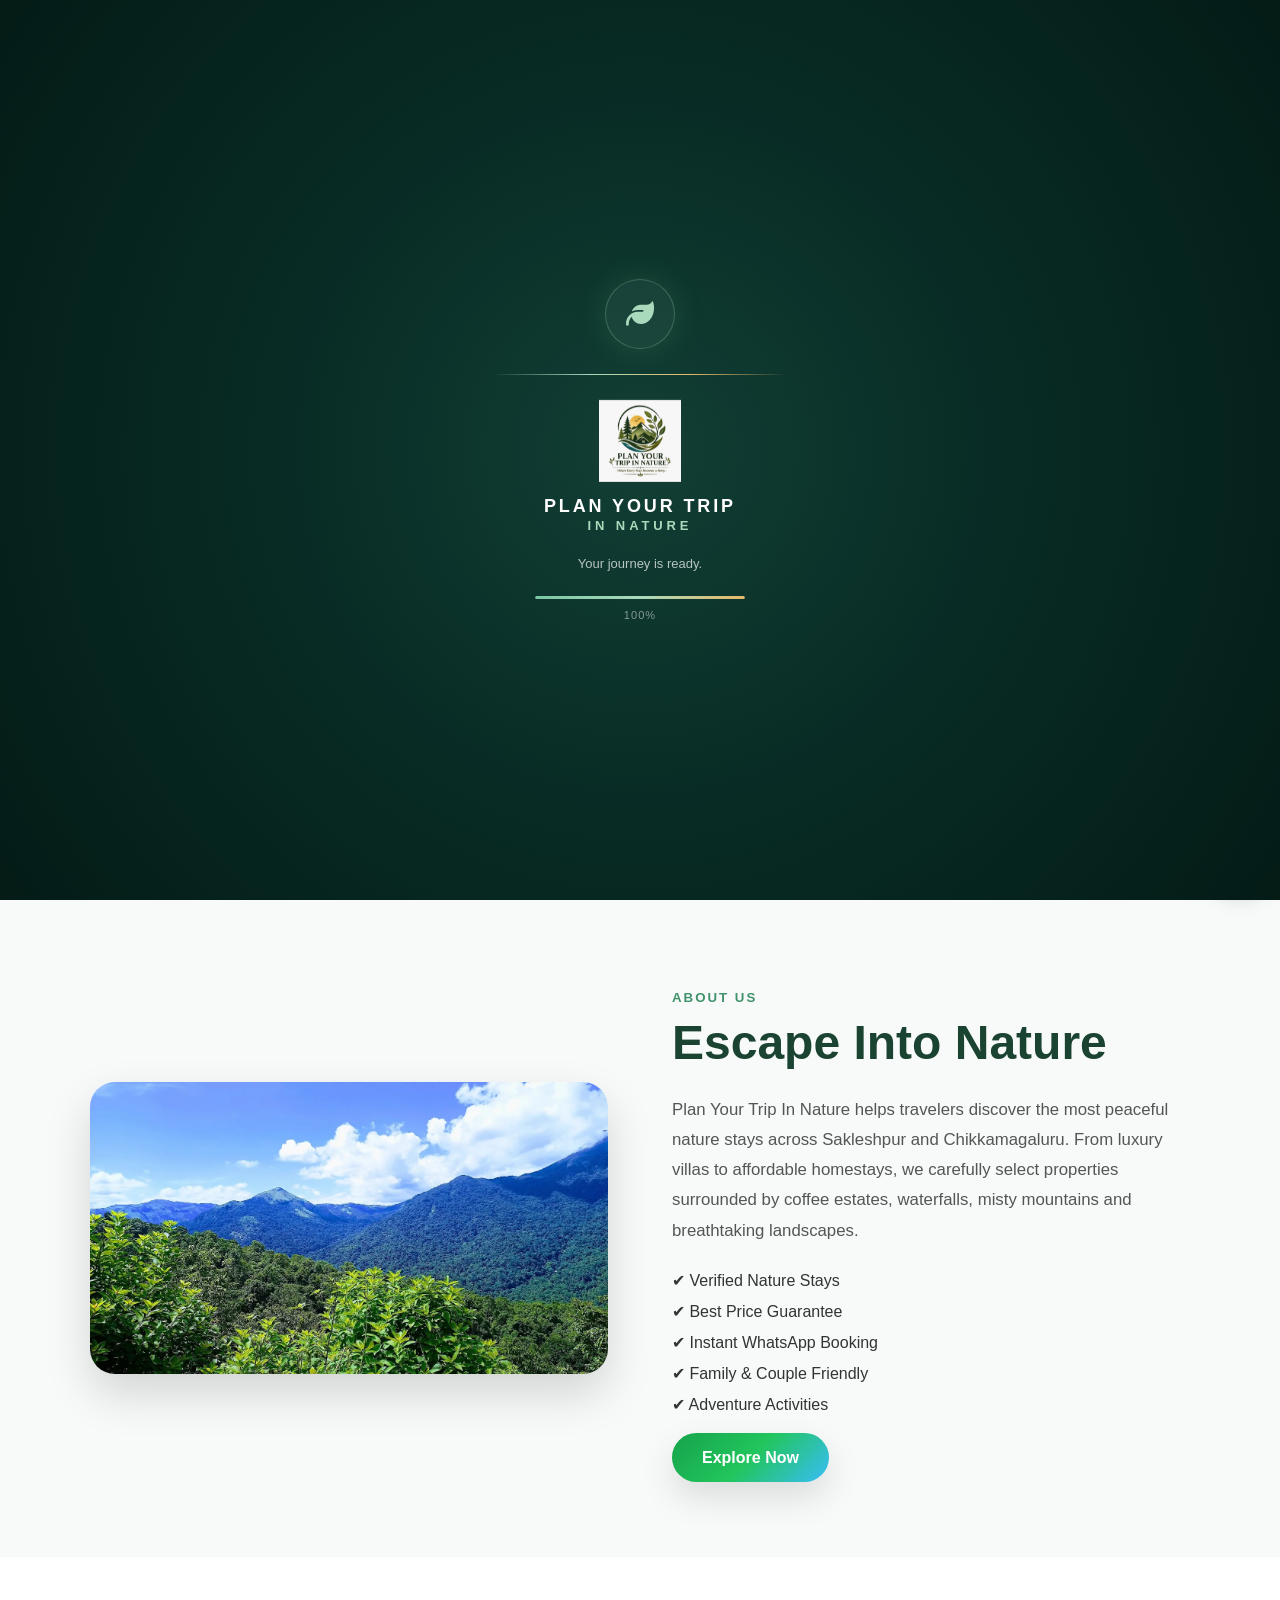
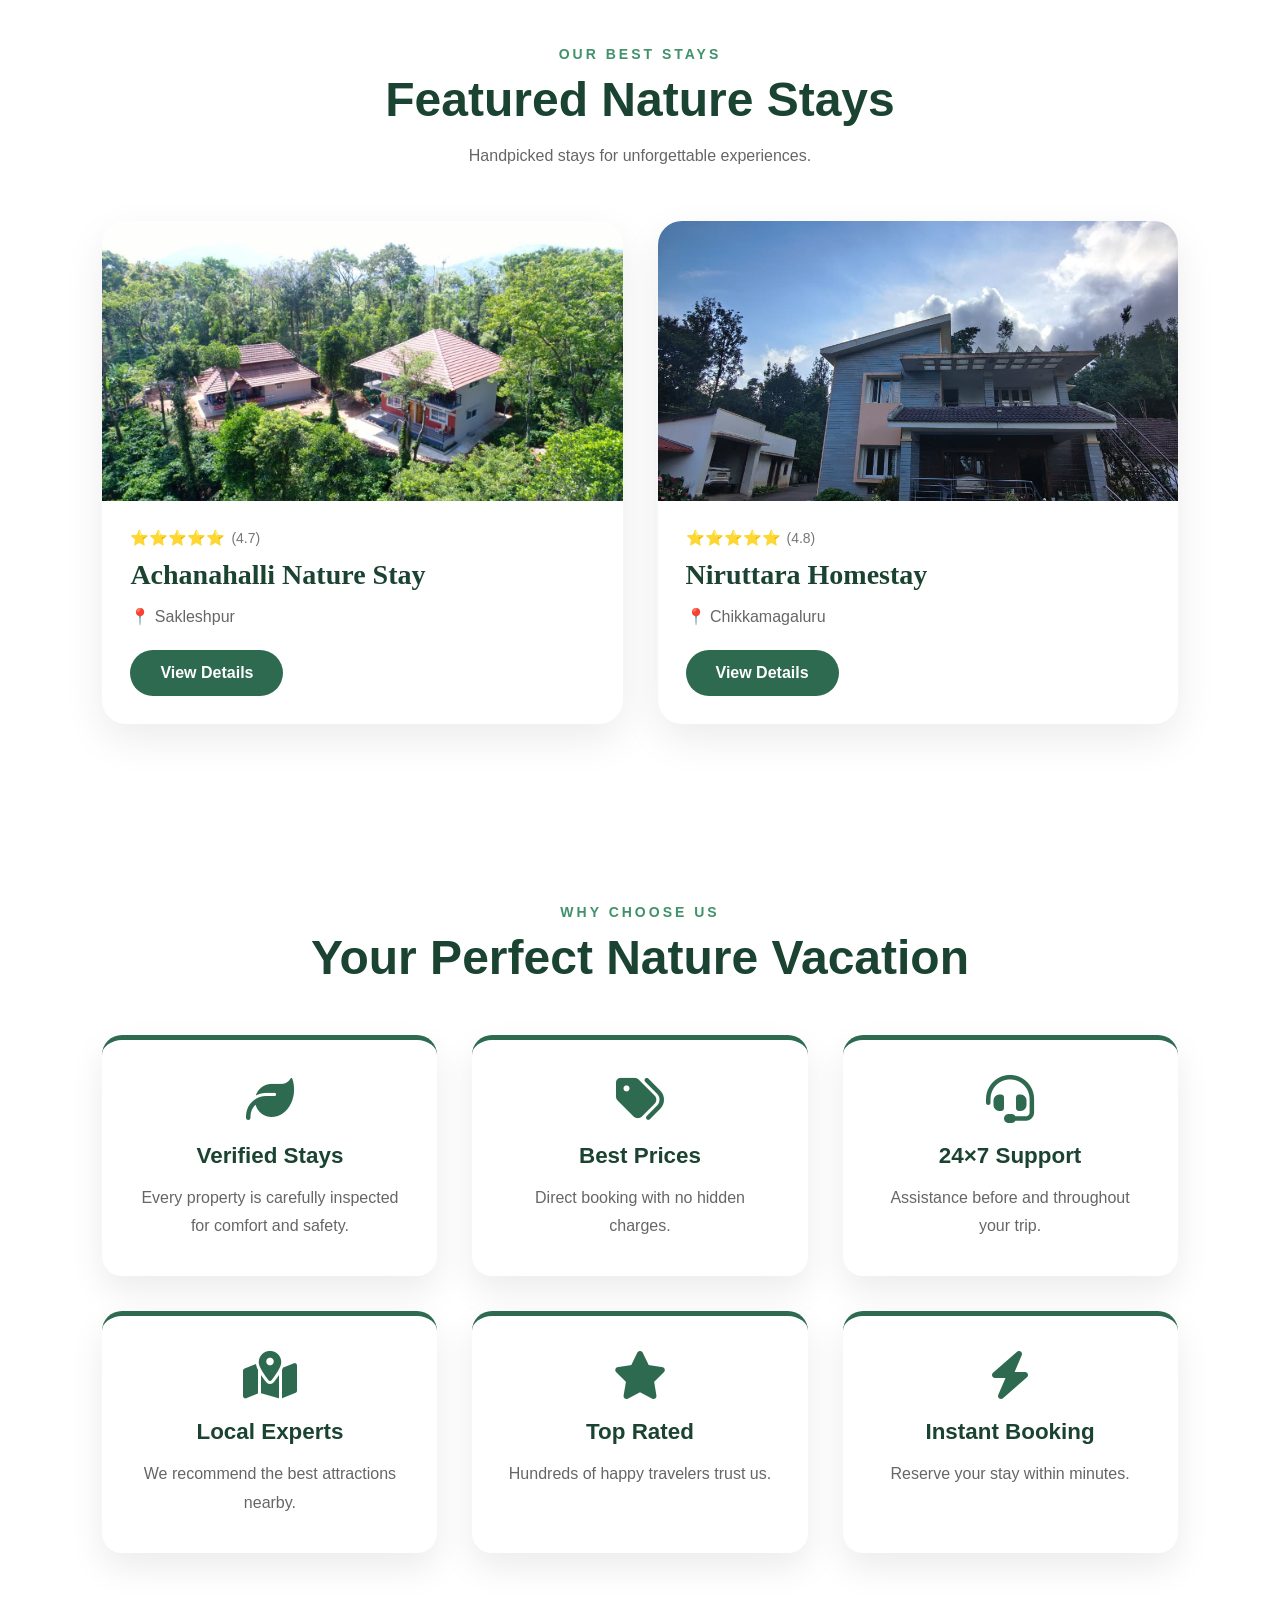
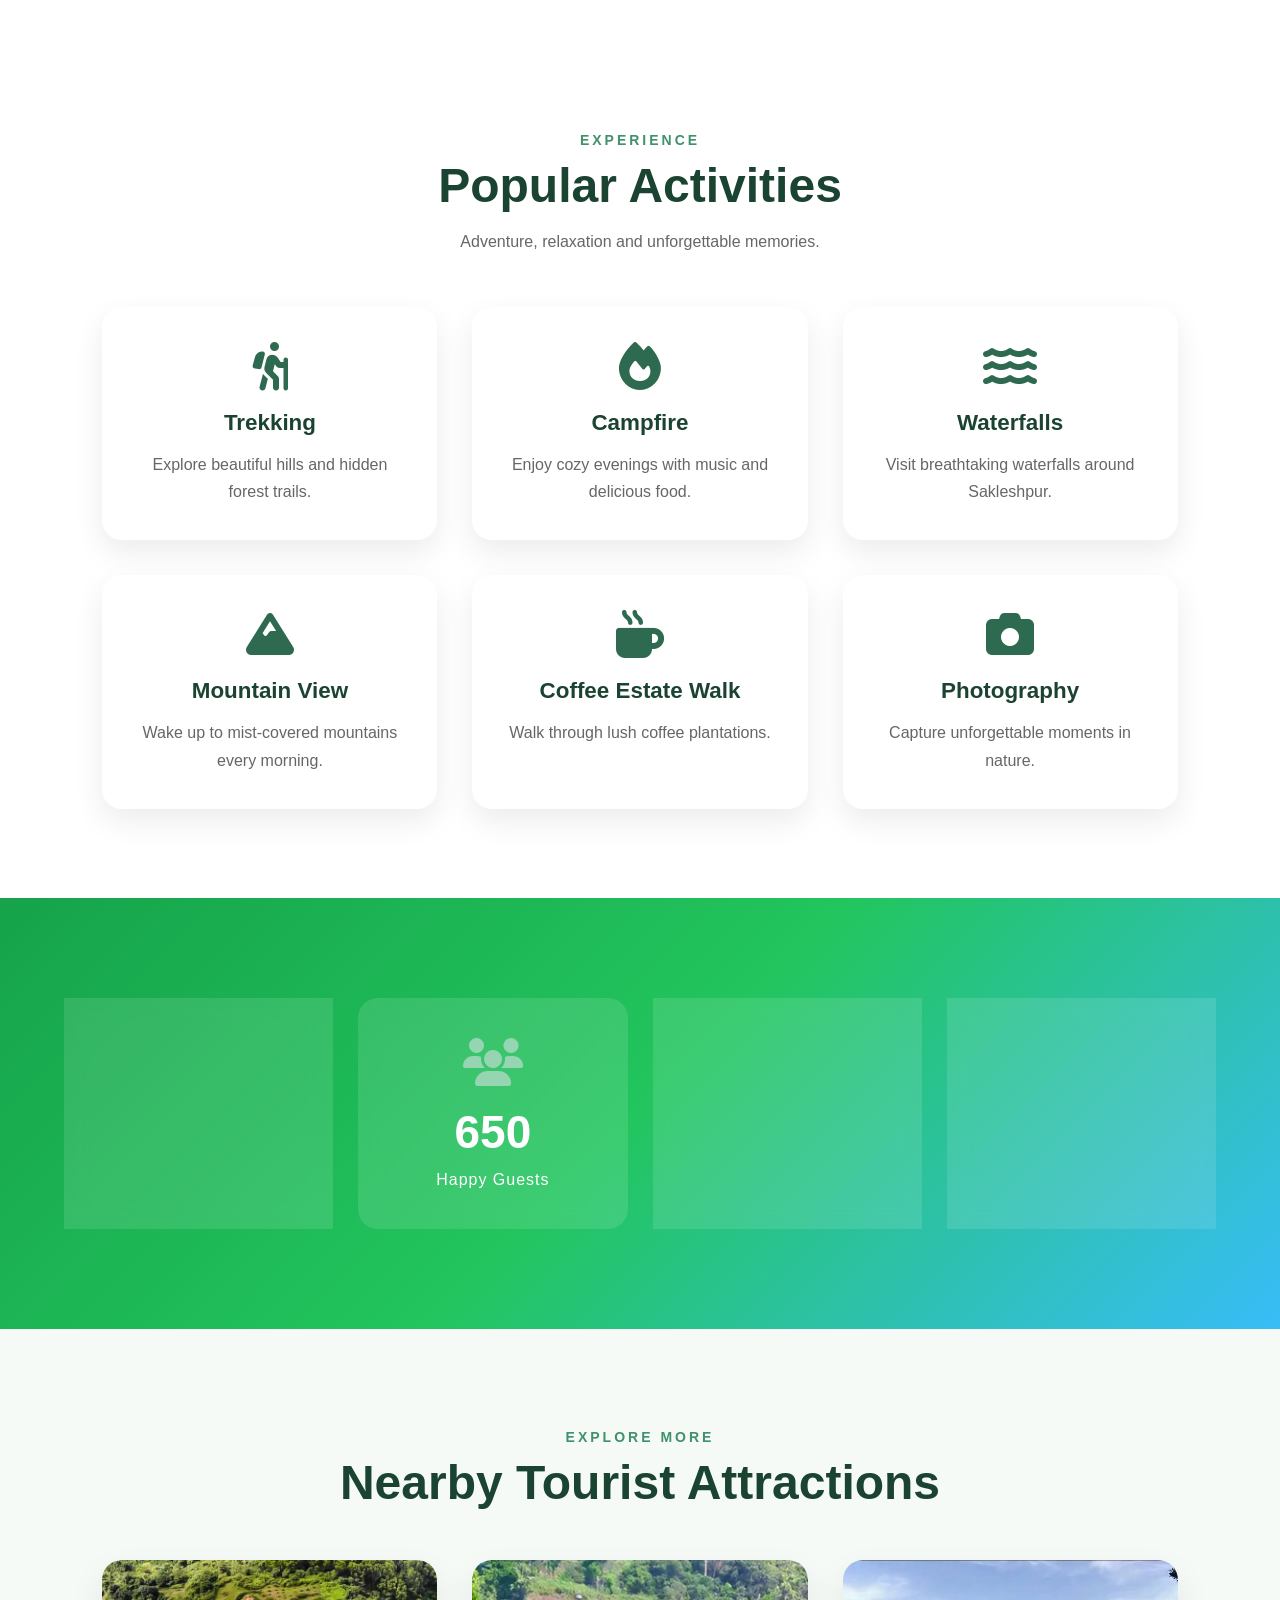
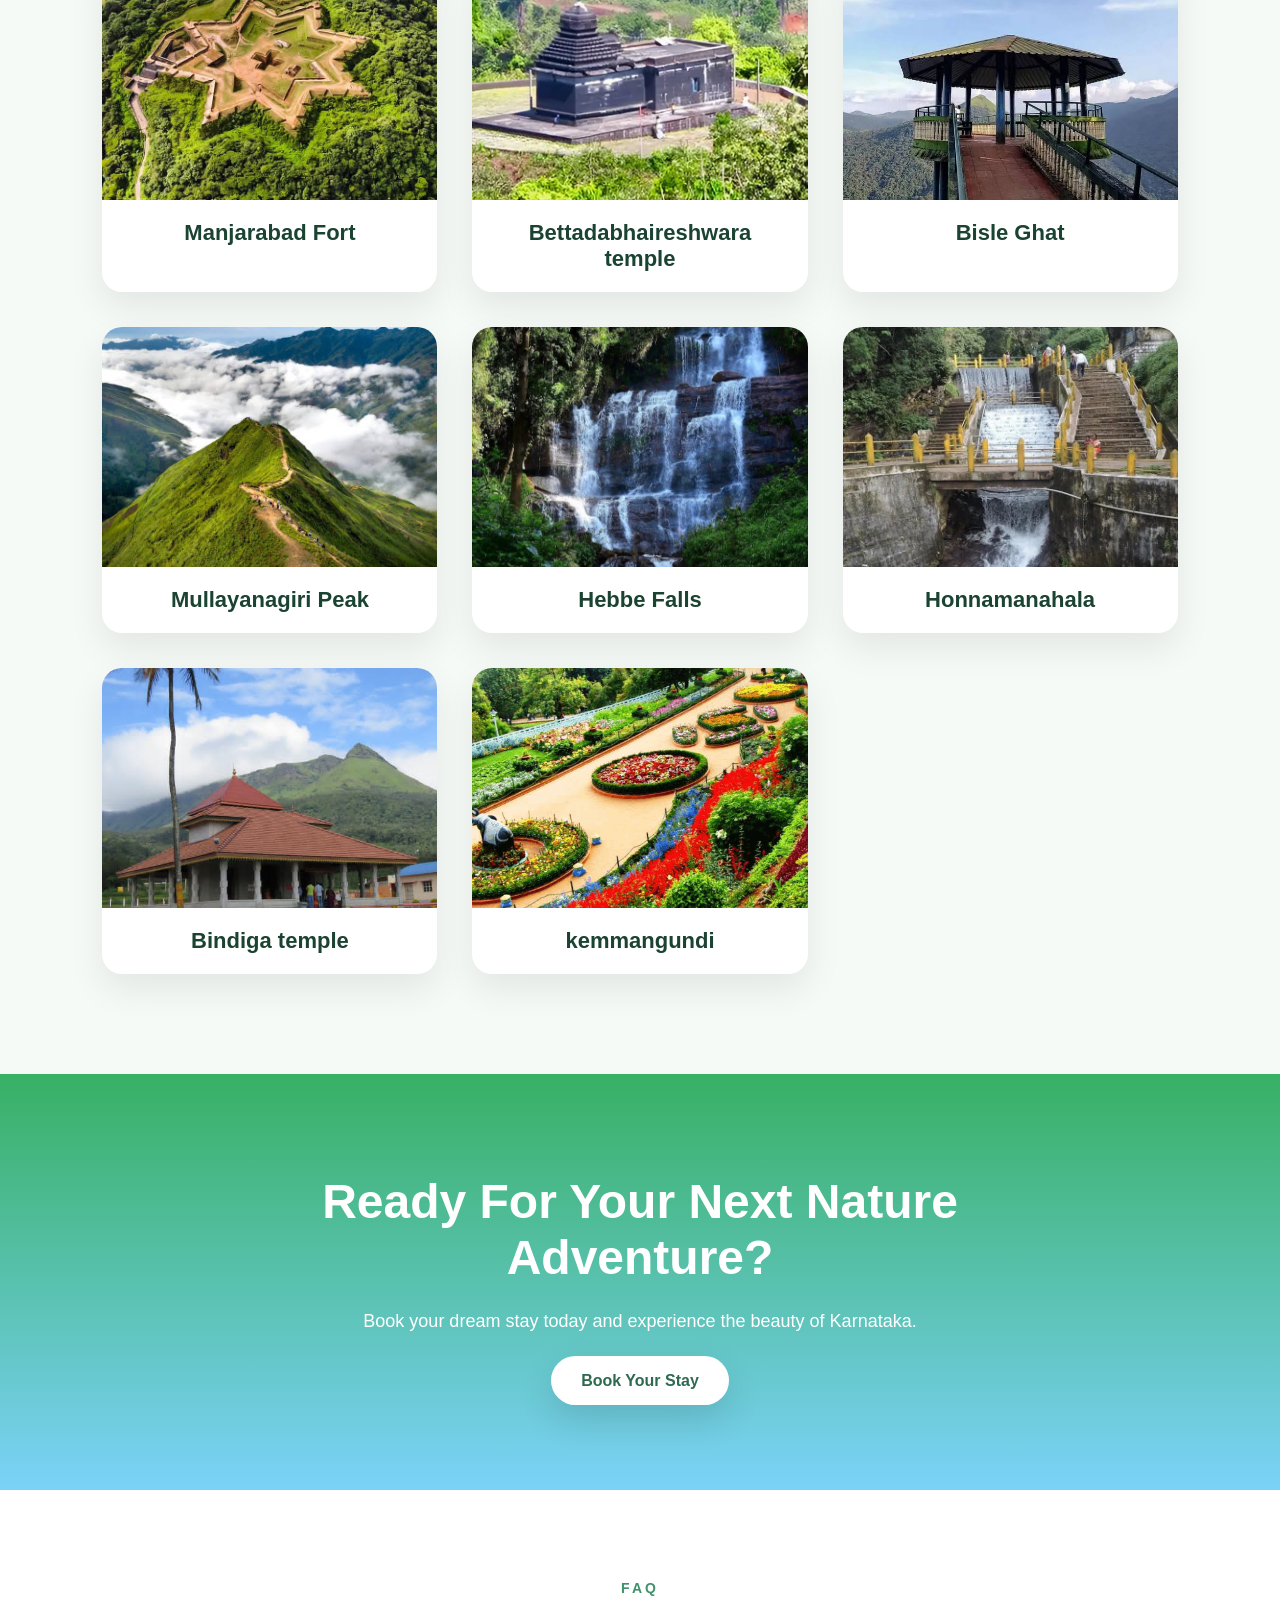
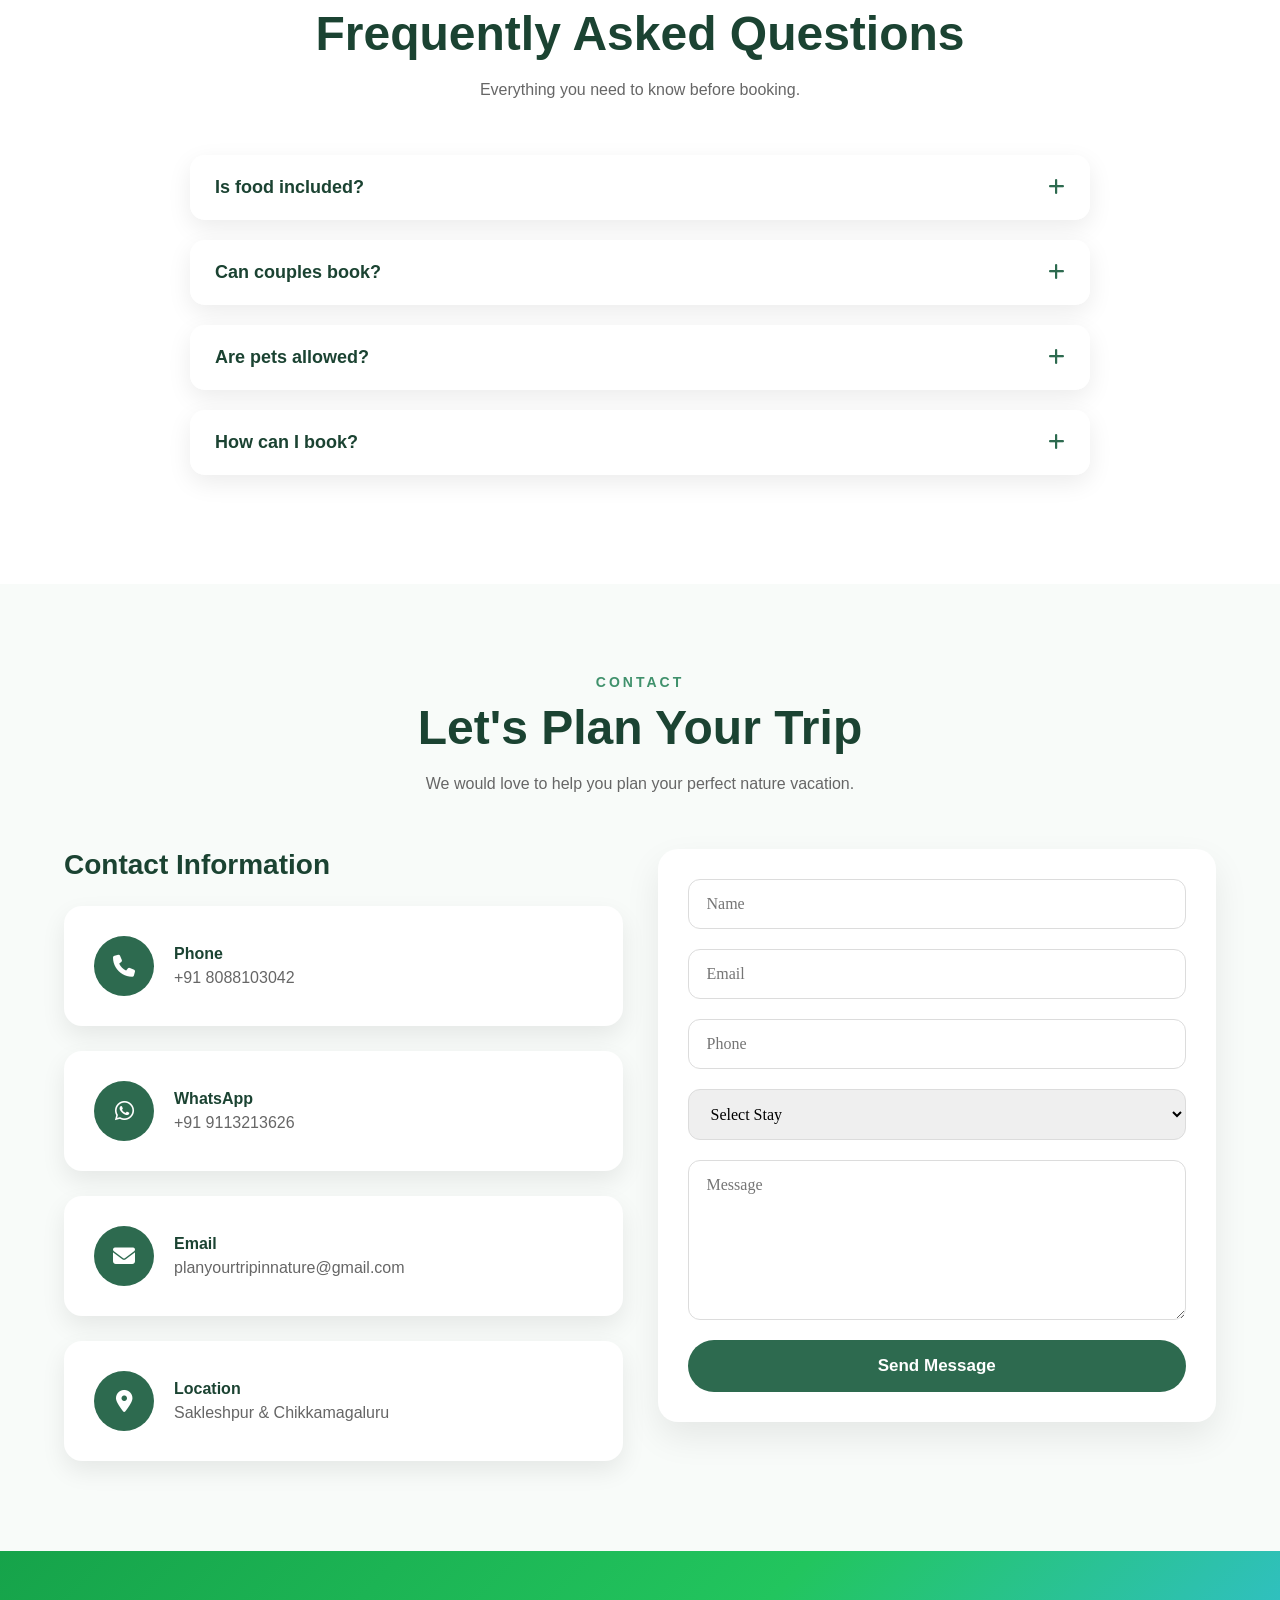
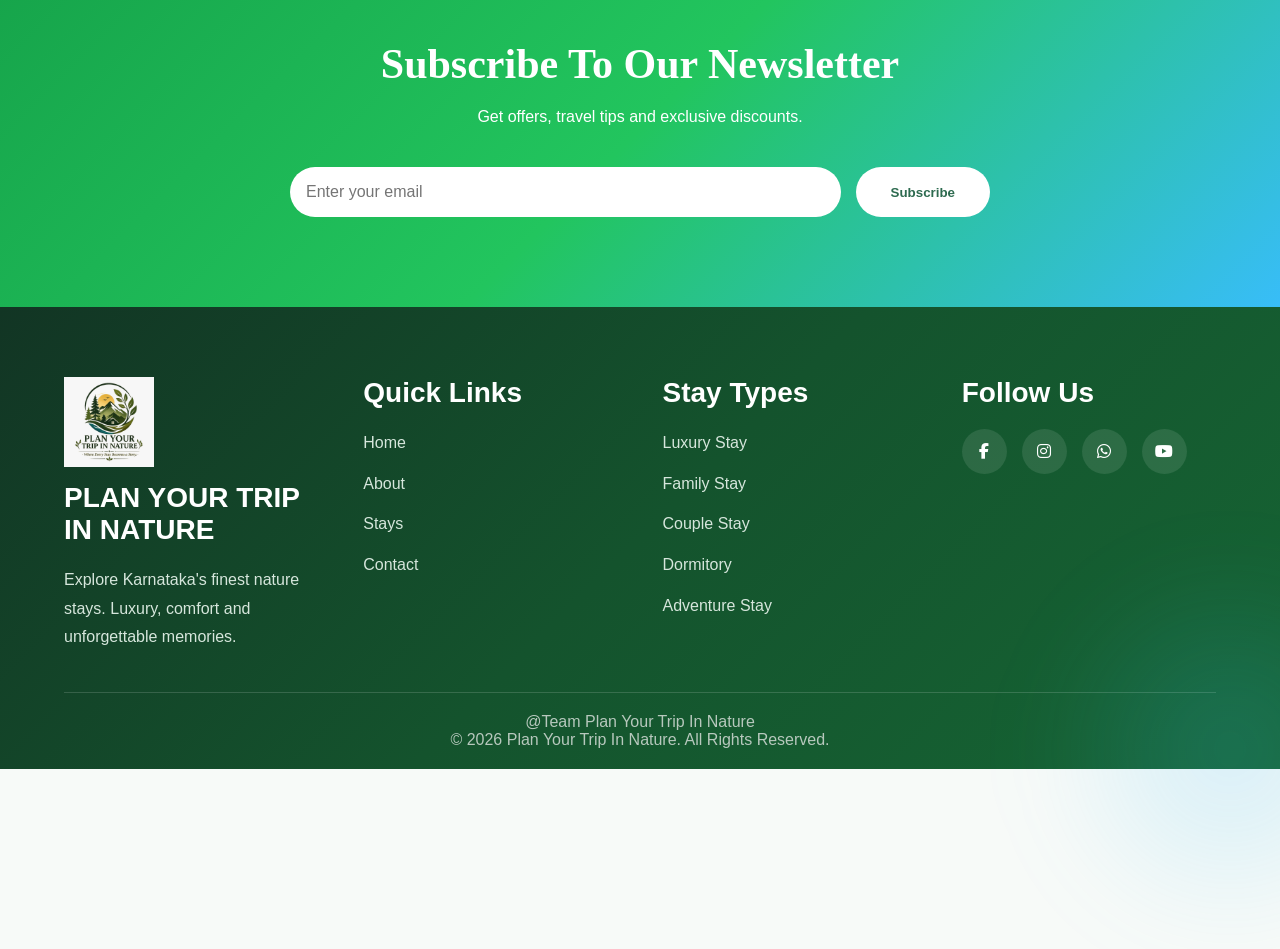
==== commit 14bc6be3: "css changed" ====
--- a/index.html
+++ b/index.html
@@ -5,7 +5,7 @@
 <meta name="viewport" content="width=device-width, initial-scale=1.0">
 <meta http-equiv="Content-Security-Policy" content="default-src 'self'; style-src 'self' 'unsafe-inline' https://fonts.googleapis.com https://cdnjs.cloudflare.com; font-src 'self' https://fonts.gstatic.com https://cdnjs.cloudflare.com data:; img-src 'self' data: https:; media-src 'self'; script-src 'self'; connect-src https://api.web3forms.com; form-action https://api.web3forms.com; base-uri 'self'; object-src 'none'">
 <title>Plan Your Trip In Nature</title>
-<link rel="stylesheet" href="css/style.css">
+<link rel="stylesheet" href="style.css">
 <!-- <link rel="stylesheet" href="css/responsive.css"> -->
 <link href="https://fonts.googleapis.com/css2?family=Poppins:wght@300;400;500;600;700&display=swap" rel="stylesheet">
 <link href="https://fonts.googleapis.com/css2?family=Montserrat:wght@600;700&display=swap" rel="stylesheet">
@@ -605,4 +605,4 @@
 <!-- Your JavaScript -->
 <script src="script.js"></script>
 </body>
-</html>+</html>
--- a/style.css
+++ b/style.css
@@ -0,0 +1,4093 @@
+/* ==========================================
+   GLOBAL RESET
+========================================== */
+@import url('https://fonts.googleapis.com/css2?family=DM+Sans:wght@400;500;600;700&family=Playfair+Display:wght@600;700&display=swap');
+
+*{
+    margin:0;
+    padding:0;
+    box-sizing:border-box;
+}
+
+html{
+    scroll-behavior:smooth;
+}
+
+body{
+    font-family:'Poppins',sans-serif;
+    background:#f7faf8;
+    color:#1b4332;
+    overflow-x:hidden;
+}
+
+/* ==========================================
+   VARIABLES
+========================================== */
+
+:root{
+
+    --primary:#2d6a4f;
+    --secondary:#40916c;
+    --accent:#95d5b2;
+    --light:#f8f9fa;
+    --dark:#1b4332;
+    --white:#ffffff;
+    --shadow:0 15px 35px rgba(0,0,0,.12);
+
+}
+
+/* ==========================================
+   NAVBAR
+========================================== */
+
+.navbar{
+    position:fixed;
+    top:20px;
+    left:50%;
+    transform:translateX(-50%);
+    width:92%;
+    max-width:1400px;
+
+    display:flex;
+    justify-content:space-between;
+    align-items:center;
+
+    padding:14px 35px;
+
+    background:rgba(255,255,255,.65);
+    backdrop-filter:blur(18px);
+
+    border:1px solid rgba(255,255,255,.4);
+
+    border-radius:18px;
+
+    box-shadow:0 10px 35px rgba(0,0,0,.08);
+
+    transition:.4s ease;
+
+    z-index:1000;
+}
+
+/* ==========================================
+   k on folkNAVBAR AFTER SCROLL
+========================================== */
+
+.navbar.scrolled{
+
+    top:10px;
+
+    background:#1b4332e4;
+
+    backdrop-filter:blur(25px);
+
+    box-shadow:0 15px 40px rgba(0,0,0,.15);
+
+    border:1px solid rgba(0,0,0,.08);
+
+}
+
+/* ==========================================
+   LOGO
+========================================== */
+
+.logo{
+    display:flex;
+    align-items:center;
+    gap:15px;
+}
+
+.logo img{
+    width: 90px;
+    height:90px;
+    object-fit:contain;
+}
+.logo h1 {
+    font-family: "Montserrat", sans-serif;
+}
+.logo h1, .logo h2 {
+    font-size:20px;
+    color:var(--primary);
+    font-weight:700;
+    line-height:1.2;
+}
+
+.logo p{
+    color:#666;
+    font-size:13px;
+    letter-spacing:2px;
+}
+/* Logo */
+
+.navbar.scrolled .logo h1{
+
+    color:#f8f9fa;
+
+}
+
+.navbar.scrolled .logo p {
+    color: #ccc !important;
+
+
+    color:grey;
+
+}
+
+/* Navigation */
+
+.navbar.scrolled nav a{
+
+    color:rgb(220, 219, 219);
+
+}
+
+.navbar.scrolled nav a:hover{
+
+    color:rgb(0, 0, 0);
+
+}
+
+/* Mobile Menu Button */
+
+.navbar.scrolled .menu-btn{
+
+    color:white;
+
+    background:black;
+
+}
+
+/* ==========================================
+   NAVIGATION
+========================================== */
+
+nav{
+    display:flex;
+    align-items:center;
+    gap:35px;
+}
+
+nav a{
+    text-decoration:none;
+    color:var(--dark);
+    font-size:16px;
+    font-weight:500;
+    transition:.3s;
+    position:relative;
+}
+
+nav a:hover{
+    color:var(--primary);
+}
+
+nav a::after{
+    content:"";
+    position:absolute;
+    left:0;
+    bottom:-6px;
+    width:0;
+    height:2px;
+    background:var(--primary);
+    transition:.3s;
+}
+
+nav a:hover::after{
+    width:100%;
+}
+
+/* ==========================================
+   MENU BUTTON
+========================================== */
+
+.menu-btn{
+    display:none;
+    font-size:28px;
+    color:var(--primary);
+    cursor:pointer;
+}
+
+/* ==========================================
+   FLOATING CONTACT BUTTONS
+========================================== */
+
+.floating-contact{
+    position:fixed;
+    right:25px;
+    bottom:30px;
+    display:flex;
+    flex-direction:column;
+    gap:18px;
+    z-index:1000;
+}
+
+.float-btn{
+    width:60px;
+    height:60px;
+    border-radius:50%;
+    display:flex;
+    justify-content:center;
+    align-items:center;
+    text-decoration:none;
+    color:#fff;
+    font-size:24px;
+    box-shadow:0 10px 25px rgba(0,0,0,.25);
+    transition:.3s;
+}
+
+.float-btn:hover{
+    transform:translateY(-5px) scale(1.08);
+}
+
+.whatsapp{
+    background:#25D366;
+}
+
+.call{
+    background:#38bdf8;
+}
+
+/* ==========================================
+   HERO SECTION
+========================================== */
+.hero{
+    position:relative;
+    width:100%;
+    height:100vh;
+    display:flex;
+    justify-content:center;
+    align-items:center;
+    overflow:hidden;
+}
+.hero-video{
+
+    position:absolute;
+    top:0;
+    left:0;
+
+    width:100%;
+    height:100%;
+
+    object-fit:cover;
+
+    z-index:-2;
+
+    animation:none;
+
+}
+ 
+
+/* Slow Zoom */
+
+@keyframes heroZoom{
+
+    from{
+        transform:scale(1);
+    }
+
+    to{
+        transform:scale(1.12);
+    }
+
+}
+
+.hero-overlay{
+    position:absolute;
+    inset:0;
+    background:linear-gradient(
+        rgba(0,0,0,.55),
+        rgba(0,0,0,.35),
+        rgba(22,163,74,.25)
+    );
+    z-index:1;
+}
+
+/* ==========================================
+   HERO CONTENT
+========================================== */
+
+.hero-content{
+    position:relative;
+    z-index:2;
+    max-width:850px;
+    text-align:center;
+    color:#fff;
+    padding:20px;
+    margin:0 auto;
+    text-align:center;
+}
+
+.hero-content .tag{
+    display:inline-block;
+    background:rgba(255,255,255,.18);
+    backdrop-filter:blur(10px);
+    padding:8px 18px;
+    border-radius:50px;
+    font-size:14px;
+    letter-spacing:2px;
+    margin-bottom:20px;
+}
+
+.hero-content h1{
+    font-size:64px;
+    line-height:1.2;
+    margin-bottom:20px;
+    font-weight:700;
+}
+
+.hero-content h1 span{
+    color:#95d5b2;
+}
+
+.hero-content p{
+    font-size:18px;
+    line-height:1.8;
+    margin-bottom:35px;
+    color:#f1f1f1;
+}
+
+/* ==========================================
+   HERO BUTTONS
+========================================== */
+
+.hero-buttons{
+    display:flex;
+    justify-content:center;
+    gap:20px;
+    flex-wrap:wrap;
+}
+
+.primary-btn,
+.secondary-btn{
+    padding:16px 36px;
+    border-radius:50px;
+    text-decoration:none;
+    font-weight:600;
+    transition:.35s;
+}
+
+.primary-btn{
+background:linear-gradient(
+135deg,
+#16a34a,
+#22c55e,
+#38bdf8
+);
+    color:#fff;
+    box-shadow:var(--shadow);
+}
+
+.primary-btn:hover{
+    background:var(--secondary);
+    transform:translateY(-5px);
+}
+
+.secondary-btn{
+    border:2px solid #fff;
+    color:#fff;
+}
+
+.secondary-btn:hover{
+    background:#fff;
+    color:var(--primary);
+}
+
+/* ==========================================
+   HERO FEATURES
+========================================== */
+
+.hero-features{
+    margin-top:50px;
+    display:flex;
+    justify-content:center;
+    gap:30px;
+    flex-wrap:wrap;
+}
+
+.hero-features div{
+    display:flex;
+    align-items:center;
+    gap:8px;
+    color:#fff;
+    background:rgba(255,255,255,.12);
+    padding:12px 20px;
+    border-radius:30px;
+    backdrop-filter:blur(10px);
+}
+
+.hero-features i{
+    color:#95d5b2;
+}
+
+/* ==========================================
+   QUICK STATS
+========================================== */
+
+.quick-stats{
+    padding:90px 8%;
+    display:grid;
+    grid-template-columns:repeat(auto-fit,minmax(220px,1fr));
+    gap:30px;
+    background:#f5fdf8;
+}
+
+.stat{
+    background:#fff;
+    padding:35px;
+    text-align:center;
+    border-radius:20px;
+    box-shadow:0 10px 30px rgba(0,0,0,.08);
+    transition:.35s;
+}
+
+.stat:hover{
+    transform:translateY(-10px);
+}
+
+.stat h2{
+    font-size:42px;
+    color:var(--primary);
+    margin-bottom:12px;
+    font-weight:700;
+}
+
+.stat p{
+    color:#555;
+    font-size:16px;
+}
+
+/* ==========================================
+   ABOUT SECTION
+========================================== */
+
+.about-preview{
+    padding:100px 8%;
+    display:grid;
+    grid-template-columns:1fr 1fr;
+    gap:70px;
+    align-items:center;
+}
+.about-preview::before{
+    content:"";
+    position:absolute;
+    width:450px;
+    height:450px;
+    top:-180px;
+    left:-150px;
+
+    background:radial-gradient(circle,
+        rgba(34,197,94,.18),
+        transparent 70%);
+
+    filter:blur(40px);
+
+    animation:blob1 12s ease-in-out infinite;
+}
+
+.about-preview::after{
+    content:"";
+    position:absolute;
+    width:400px;
+    height:400px;
+    bottom:-180px;
+    right:-150px;
+
+    background:radial-gradient(circle,
+        rgba(56,189,248,.18),
+        transparent 70%);
+
+    filter:blur(40px);
+
+    animation:blob2 14s ease-in-out infinite;
+}
+
+@keyframes blob1{
+    50%{
+        transform:translate(40px,20px);
+    }
+}
+
+@keyframes blob2{
+    50%{
+        transform:translate(-40px,-20px);
+    }
+}
+
+.about-left img{
+    width:100%;
+    border-radius:25px;
+    object-fit:cover;
+    box-shadow:0 20px 45px rgba(0,0,0,.15);
+}
+
+.about-right h5{
+    color:var(--secondary);
+    letter-spacing:2px;
+    margin-bottom:10px;
+}
+
+.about-right h2{
+    font-size:46px;
+    color:var(--dark);
+    margin-bottom:25px;
+}
+
+.about-right p{
+    color:#555;
+    line-height:1.9;
+    margin-bottom:25px;
+}
+
+.about-right ul{
+    list-style:none;
+    margin-bottom:35px;
+}
+
+.about-right ul li{
+    margin:12px 0;
+    color:#333;
+    font-weight:500;
+}
+
+/* ==========================================
+   FEATURED STAYS
+========================================== */
+
+.featured-stays{
+    padding:100px 8%;
+    background:#ffffff;
+}
+
+.section-title{
+    text-align:center;
+    margin-bottom:60px;
+}
+
+.section-title h5{
+    color:var(--secondary);
+    letter-spacing:3px;
+    font-size:14px;
+    margin-bottom:10px;
+}
+
+.section-title h2{
+    font-size:42px;
+    color:var(--dark);
+    margin-bottom:15px;
+}
+
+.section-title p{
+    color:#666;
+    max-width:650px;
+    margin:auto;
+    line-height:1.8;
+}
+
+.stay-grid{
+    display:grid;
+    grid-template-columns:repeat(auto-fit,minmax(360px,1fr));
+    gap:35px;
+}
+
+.stay-card{
+    background:#fff;
+    border-radius:22px;
+    overflow:hidden;
+    box-shadow:0 15px 40px rgba(0,0,0,.08);
+    transition:.35s;
+}
+
+.stay-card:hover{
+    transform:translateY(-12px);
+}
+
+.stay-image{
+    position:relative;
+    overflow:hidden;
+}
+
+.stay-image img{
+    width:100%;
+    height:280px;
+    object-fit:cover;
+    transition:.5s;
+}
+
+.stay-card:hover .stay-image img{
+    transform:scale(1.08);
+}
+
+.price{
+    position:absolute;
+    top:18px;
+    right:18px;
+    background:var(--primary);
+    color:#fff;
+    padding:8px 16px;
+    border-radius:50px;
+    font-size:14px;
+    font-weight:600;
+}
+/* ==========================================
+   STAY CARD CONTENT
+========================================== */
+
+.stay-content{
+    padding:25px;
+}
+
+.rating{
+    color:#f4b400;
+    font-size:15px;
+    margin-bottom:12px;
+    display:flex;
+    align-items:center;
+    gap:6px;
+}
+
+.rating span{
+    color:#777;
+    font-size:14px;
+}
+
+.stay-content h3{
+    font-family: 'Playfair Display', serif;
+    font-size:28px;
+    color:var(--dark);
+    margin-bottom:12px;
+}
+
+.stay-content p{
+    color:#666;
+    line-height:1.7;
+    margin-bottom:20px;
+}
+
+.facility{
+    display:flex;
+    flex-wrap:wrap;
+    gap:10px;
+    margin-bottom:25px;
+}
+
+.facility span{
+    background:#eef8f2;
+    color:var(--primary);
+    padding:8px 14px;
+    border-radius:50px;
+    font-size:13px;
+    font-weight:500;
+}
+
+.view-btn{
+    display:inline-block;
+    text-decoration:none;
+    background:var(--primary);
+    color:#fff;
+    padding:14px 30px;
+    border-radius:50px;
+    font-weight:600;
+    transition:.35s;
+}
+
+.view-btn:hover{
+    background:var(--secondary);
+    transform:translateY(-3px);
+}
+
+
+/* ==========================================
+   WHY CHOOSE US
+========================================== */
+
+.why-us{
+    padding:100px 8%;
+    background:#ffffff;
+}
+
+.why-grid{
+    display:grid;
+    grid-template-columns:repeat(auto-fit,minmax(260px,1fr));
+    gap:30px;
+}
+
+.why-card{
+    background:#fff;
+    padding:35px;
+    border-radius:20px;
+    text-align:center;
+    box-shadow:0 15px 35px rgba(0,0,0,.08);
+    transition:.35s;
+    border-top:5px solid var(--primary);
+}
+
+.why-card:hover{
+    transform:translateY(-10px);
+}
+
+.why-card i{
+    font-size:48px;
+    color:var(--primary);
+    margin-bottom:20px;
+}
+
+.why-card h3{
+    margin-bottom:15px;
+    color:var(--dark);
+}
+
+.why-card p{
+    color:#666;
+    line-height:1.8;
+}
+
+/* ==========================================
+   ACTIVITIES
+========================================== */
+
+.activities{
+    padding:100px 8%;
+    background:#ffffff;
+}
+
+.activity-grid{
+    display:grid;
+    grid-template-columns:repeat(auto-fit,minmax(240px,1fr));
+    gap:30px;
+}
+
+.activity-card{
+    background:#fff;
+    border-radius:20px;
+    padding:35px;
+    text-align:center;
+    box-shadow:0 12px 30px rgba(0,0,0,.08);
+    transition:.35s;
+}
+
+.activity-card:hover{
+    transform:translateY(-10px);
+    background:var(--primary);
+}
+
+.activity-card i{
+    font-size:48px;
+    color:var(--primary);
+    margin-bottom:20px;
+    transition:.35s;
+}
+
+.activity-card:hover i{
+    color:#fff;
+}
+
+.activity-card h3{
+    margin-bottom:15px;
+    color:var(--dark);
+}
+
+.activity-card:hover h3{
+    color:#fff;
+}
+
+.activity-card p{
+    color:#666;
+    line-height:1.7;
+}
+
+.activity-card:hover p{
+    color:#eef8f2;
+}
+/* ==========================================
+   STATISTICS SECTION
+========================================== */
+
+.stats-section{
+    padding:100px 8%;
+background:linear-gradient(135deg,#16a34a,#22c55e,#38bdf8
+);
+    display:grid;
+    grid-template-columns:repeat(auto-fit,minmax(220px,1fr));
+    gap:30px;
+}
+
+.stat-box{
+    background:rgba(255,255,255,.12);
+    backdrop-filter:blur(10px);
+    border-radius:20px;
+    padding:40px 20px;
+    text-align:center;
+    color:#fff;
+    transition:.35s;
+}
+
+.stat-box:hover{
+    transform:translateY(-10px);
+    background:rgba(255,255,255,.2);
+}
+
+.stat-box i{
+    font-size:48px;
+    margin-bottom:20px;
+    color:#95d5b2;
+}
+
+.stat-box h2{
+    font-size:46px;
+    margin-bottom:12px;
+    font-weight:700;
+}
+
+.stat-box p{
+    font-size:16px;
+    letter-spacing:1px;
+}
+
+/* ==========================================
+   TESTIMONIALS
+========================================== */
+
+.testimonials{
+    padding:100px 8%;
+    background:#f8fbf9;
+}
+
+.testimonial-slider{
+    max-width:900px;
+    margin:auto;
+    position:relative;
+}
+
+.testimonial{
+    display:none;
+    background:#fff;
+    border-radius:25px;
+    padding:50px;
+    text-align:center;
+    box-shadow:0 15px 40px rgba(0,0,0,.08);
+}
+
+.testimonial.active{
+    display:block;
+}
+
+.testimonial img{
+    width:100px;
+    height:100px;
+    border-radius:50%;
+    object-fit:cover;
+    margin-bottom:20px;
+    border:5px solid #95d5b2;
+}
+
+.testimonial h3{
+    color:var(--dark);
+    margin-bottom:10px;
+}
+
+.stars{
+    color:#ffc107;
+    font-size:20px;
+    margin-bottom:20px;
+}
+
+.testimonial p{
+    color:#555;
+    line-height:1.9;
+    font-style:italic;
+}
+
+
+/* ==========================================
+   ATTRACTIONS
+========================================== */
+
+.attractions{
+    padding:100px 8%;
+    background:#f6faf7;
+}
+
+.attraction-grid{
+    display:grid;
+    grid-template-columns:repeat(auto-fit,minmax(280px,1fr));
+    gap:30px;
+}
+
+.attraction-card{
+    background:#fff;
+    border-radius:20px;
+    overflow:hidden;
+    box-shadow:0 15px 35px rgba(0,0,0,.08);
+    transition:.35s;
+}
+
+.attraction-card:hover{
+    transform:translateY(-10px);
+}
+/* ==========================================
+   ATTRACTION CARD CONTENT
+========================================== */
+
+.attraction-card img{
+    width:100%;
+    height:240px;
+    object-fit:cover;
+    transition:.4s;
+}
+
+.attraction-card:hover img{
+    transform:scale(1.08);
+}
+
+.attraction-card h3{
+    text-align:center;
+    padding:20px;
+    color:var(--dark);
+    font-family: 'DM Sans', sans-serif;
+    font-size:22px;
+    font-weight:600;
+}
+
+/* ==========================================
+   CALL TO ACTION
+========================================== */
+
+.cta{
+    padding:100px 8%;
+   background:linear-gradient(
+rgba(22,163,74,.85),
+rgba(56,189,248,.65)
+),
+               url("images/cta-bg.jpg") center/cover;
+    color:#fff;
+    text-align:center;
+}
+
+.cta-content{
+    max-width:800px;
+    margin:auto;
+}
+
+.cta-content h2{
+    font-size:48px;
+    margin-bottom:20px;
+}
+
+.cta-content p{
+    font-size:18px;
+    line-height:1.8;
+    margin-bottom:35px;
+}
+
+.cta .primary-btn{
+    background:#fff;
+    color:var(--primary);
+}
+
+.cta .primary-btn:hover{
+    background:#95d5b2;
+    color:#fff;
+}
+
+/* ==========================================
+   FAQ SECTION
+========================================== */
+
+.faq{
+    padding:100px 8%;
+    background:#ffffff;
+}
+
+.faq-container{
+    max-width:900px;
+    margin:auto;
+}
+
+.faq-item{
+    background:#fff;
+    border-radius:15px;
+    margin-bottom:20px;
+    overflow:hidden;
+    box-shadow:0 8px 25px rgba(0,0,0,.08);
+}
+
+.faq-question{
+    width:100%;
+    padding:22px 25px;
+    border:none;
+    background:#fff;
+    display:flex;
+    justify-content:space-between;
+    align-items:center;
+    cursor:pointer;
+    font-size:18px;
+    font-weight:600;
+    color:var(--dark);
+}
+
+.faq-question i{
+    color:var(--primary);
+    transition:.3s;
+}
+
+.faq-answer{
+    max-height:0;
+    overflow:hidden;
+    transition:max-height .35s ease;
+}
+
+.faq-answer p{
+    padding:0 25px 25px;
+    color:#555;
+    line-height:1.8;
+}
+
+.faq-item.active .faq-answer{
+    max-height:300px;
+}
+
+.faq-item.active .faq-question i{
+    transform:rotate(45deg);
+}
+
+/* ==========================================
+   CONTACT SECTION
+========================================== */
+
+.contact-section{
+    padding:100px 8%;
+    background:#f8fbf9;
+}
+
+.contact-wrapper{
+    display:grid;
+    grid-template-columns:1fr 1fr;
+    gap:50px;
+    align-items:flex-start;
+}
+
+.contact-info{
+    display:flex;
+    flex-direction:column;
+    gap:25px;
+}
+
+.contact-box{
+    display:flex;
+    align-items:center;
+    gap:20px;
+    background:#fff;
+    padding:20px;
+    border-radius:18px;
+    box-shadow:0 10px 25px rgba(0,0,0,.08);
+}
+
+.contact-box i{
+    width:60px;
+    height:60px;
+    display:flex;
+    justify-content:center;
+    align-items:center;
+    border-radius:50%;
+    background:var(--primary);
+    color:#fff;
+    font-size:22px;
+}
+
+.contact-box h4{
+    margin-bottom:6px;
+    color:var(--dark);
+}
+
+.contact-box p{
+    color:#666;
+}
+
+.social-links{
+    display:flex;
+    gap:15px;
+    margin-top:15px;
+}
+
+.social-links a{
+    width:50px;
+    height:50px;
+    display:flex;
+    justify-content:center;
+    align-items:center;
+    border-radius:50%;
+    background:var(--primary);
+    color:#fff;
+    text-decoration:none;
+    transition:.3s;
+}
+
+.social-links a:hover{
+    background:var(--secondary);
+    transform:translateY(-5px);
+}
+/* ==========================================
+   CONTACT FORM
+========================================== */
+
+.contact-form{
+    background:#fff;
+    padding:40px;
+    border-radius:20px;
+    box-shadow:0 15px 35px rgba(0,0,0,.08);
+}
+
+.contact-form form{
+    display:flex;
+    flex-direction:column;
+    gap:20px;
+}
+
+.contact-form input,
+.contact-form select,
+.contact-form textarea{
+    width:100%;
+    padding:15px 18px;
+    border:1px solid #dcdcdc;
+    border-radius:12px;
+    font-size:16px;
+    font-family: 'Poppins', serif;
+    outline:none;
+    transition:.3s;
+}
+
+.contact-form input:focus,
+.contact-form select:focus,
+.contact-form textarea:focus{
+    border-color:var(--primary);
+    box-shadow:0 0 10px rgba(45,106,79,.2);
+}
+
+.contact-form textarea{
+    resize:vertical;
+    min-height:160px;
+}
+
+.contact-form button{
+    background:var(--primary);
+    color:#fff;
+    border:none;
+    padding:16px;
+    border-radius:50px;
+    font-size:17px;
+    font-weight:600;
+    cursor:pointer;
+    transition:.3s;
+}
+
+.contact-form button:hover{
+    background:var(--secondary);
+    transform:translateY(-3px);
+}
+
+/* ==========================================
+   NEWSLETTER
+========================================== */
+
+.newsletter{
+    padding:90px 8%;
+    background:linear-gradient(
+135deg,
+#16a34a,
+#22c55e,
+#38bdf8
+);
+    color:#fff;
+    text-align:center;
+}
+
+.newsletter-content{
+    max-width:700px;
+    margin:auto;
+}
+
+.newsletter-content h2{
+    font-family: 'Playfair Display', serif;
+    font-size:42px;
+    margin-bottom:15px;
+}
+
+.newsletter-content p{
+    margin-bottom:35px;
+    line-height:1.8;
+}
+
+.newsletter form{
+    display:flex;
+    justify-content:center;
+    gap:15px;
+    flex-wrap:wrap;
+}
+
+.newsletter input{
+    flex:1;
+    min-width:260px;
+    padding:16px;
+    border:none;
+    border-radius:50px;
+    font-size:16px;
+}
+
+.newsletter button{
+    padding:16px 35px;
+    border:none;
+    border-radius:50px;
+    background:#fff;
+    color:var(--primary);
+    font-weight:700;
+    cursor:pointer;
+    transition:.3s;
+}
+
+.newsletter button:hover{
+    background:#95d5b2;
+    color:#fff;
+}
+
+/* ==========================================
+   FOOTER
+========================================== */
+
+.footer{
+    background:linear-gradient(
+135deg,
+#123524,
+#14532d,
+#166534
+);
+    color:#fff;
+    padding:70px 8% 20px;
+}
+
+.footer-container{
+    display:grid;
+    grid-template-columns:repeat(auto-fit,minmax(250px,1fr));
+    gap:40px;
+}
+
+.footer-logo{
+    width: 90px;
+    margin-bottom:15px;
+}
+
+.footer-column h3{
+    margin-bottom:20px;
+}
+
+.footer-column p,
+.footer-column li{
+    color:#d6e6dc;
+    line-height:1.8;
+}
+
+.footer-column ul{
+    list-style:none;
+}
+
+.footer-column ul li{
+    margin-bottom:12px;
+}
+
+.footer-column ul li a{
+    color:#d6e6dc;
+    text-decoration:none;
+    transition:.3s;
+}
+
+.footer-column ul li a:hover{
+    color:#95d5b2;
+}
+
+.footer-social{
+    display:flex;
+    gap:15px;
+}
+
+.footer-social a{
+    width:45px;
+    height:45px;
+    display:flex;
+    justify-content:center;
+    align-items:center;
+    border-radius:50%;
+    background:rgba(255,255,255,.1);
+    color:#fff;
+    text-decoration:none;
+    transition:.3s;
+}
+
+.footer-social a:hover{
+    background:var(--primary);
+}
+
+.footer hr{
+    margin:40px 0 20px;
+    border:none;
+    border-top:1px solid rgba(255,255,255,.15);
+}
+
+.copyright{
+    text-align:center;
+    color:#b7c8bd;
+    font-size:15px;
+}
+
+
+/* ==========================================
+   SCROLL ANIMATIONS
+========================================== */
+
+.fade-up{
+opacity:0;
+transform:translateY(50px);
+transition:all .8s ease;
+}
+
+.fade-up.show{
+opacity:1;
+transform:translateY(0);
+}
+
+.fade-left{
+opacity:0;
+transform:translateX(-60px);
+transition:all .8s ease;
+}
+
+.fade-left.show{
+opacity:1;
+transform:translateX(0);
+}
+
+.fade-right{
+opacity:0;
+transform:translateX(60px);
+transition:all .8s ease;
+}
+
+.fade-right.show{
+opacity:1;
+transform:translateX(0);
+}
+
+.zoom-in{
+opacity:0;
+transform:scale(.85);
+transition:all .8s ease;
+}
+
+.zoom-in.show{
+opacity:1;
+transform:scale(1);
+}
+
+/* ==========================================
+   CUSTOM SCROLLBAR
+========================================== */
+
+::-webkit-scrollbar{
+width:10px;
+}
+
+::-webkit-scrollbar-track{
+background:#eef6f1;
+}
+
+::-webkit-scrollbar-thumb{
+background:var(--primary);
+border-radius:50px;
+}
+
+::-webkit-scrollbar-thumb:hover{
+background:var(--secondary);
+}
+
+/* ==========================================
+   IMAGE HOVER EFFECT
+========================================== */
+
+img{
+max-width:100%;
+display:block;
+}
+
+img:hover{
+transition:.4s;
+}
+
+/* ==========================================
+   SELECTION COLOR
+========================================== */
+
+::selection{
+background:var(--primary);
+color:#fff;
+}
+/* Desktop */
+
+.menu-btn{
+    display:none;
+    font-size:28px;
+    cursor:pointer;
+    color:#2d6a4f;
+}
+
+/* ==========================================
+   END OF STYLE.CSS
+========================================== */
+
+/* =========================================================
+   NATURE JOURNEY LOADER
+========================================================= */
+
+#natureLoader {
+    position: fixed;
+    inset: 0;
+    z-index: 99999;
+
+    display: grid;
+    place-items: center;
+
+    overflow: hidden;
+
+    background:
+        radial-gradient(
+            circle at center,
+            #123f35 0%,
+            #082c25 45%,
+            #041b16 100%
+        );
+
+    color: #fff;
+
+    transition:
+        opacity 0.8s ease,
+        visibility 0.8s ease;
+}
+
+#natureLoader.hide {
+    opacity: 0;
+    visibility: hidden;
+    pointer-events: none;
+}
+
+.loader-scene {
+    position: relative;
+
+    width: min(420px, 90%);
+    padding: 40px 25px;
+
+    text-align: center;
+}
+
+/* Leaf */
+
+.loader-leaf {
+    position: relative;
+
+    width: 70px;
+    height: 70px;
+
+    margin: 0 auto 25px;
+
+    display: grid;
+    place-items: center;
+
+    border-radius: 50%;
+
+    background: rgba(169, 218, 188, 0.08);
+
+    border: 1px solid rgba(169, 218, 188, 0.25);
+
+    box-shadow:
+        0 0 30px rgba(126, 214, 145, 0.15);
+
+    animation: leafFloat 2.5s ease-in-out infinite;
+}
+
+.loader-leaf i {
+    color: #a9dabc;
+    font-size: 28px;
+
+    animation: leafGlow 2s ease-in-out infinite;
+}
+
+@keyframes leafFloat {
+
+    0%,
+    100% {
+        transform: translateY(0);
+    }
+
+    50% {
+        transform: translateY(-8px);
+    }
+}
+
+@keyframes leafGlow {
+
+    0%,
+    100% {
+        filter: drop-shadow(0 0 2px #a9dabc);
+    }
+
+    50% {
+        filter: drop-shadow(0 0 14px #a9dabc);
+    }
+}
+
+/* Journey path */
+
+.journey-path {
+    width: 0;
+    height: 1px;
+
+    margin: 0 auto 25px;
+
+    background: linear-gradient(
+        90deg,
+        transparent,
+        #a9dabc,
+        #e6b968,
+        transparent
+    );
+
+    animation: pathDraw 2s ease forwards;
+}
+
+@keyframes pathDraw {
+    to {
+        width: 80%;
+    }
+}
+
+/* Logo */
+
+.loader-logo {
+    width: 82px;
+    height: 82px;
+
+    margin: 0 auto 15px;
+
+    object-fit: contain;
+
+    opacity: 0;
+
+    animation: logoReveal 1s ease 1.2s forwards;
+}
+
+@keyframes logoReveal {
+
+    to {
+        opacity: 1;
+        transform: scale(1);
+    }
+}
+
+/* Heading */
+
+.loader-scene h1,
+.loader-scene h2 {
+    opacity: 0;
+
+    animation: textReveal 0.8s ease 1.4s forwards;
+}
+
+.loader-scene h1 {
+    font-family: 'DM Sans', sans-serif;
+
+    font-size: 18px;
+
+    letter-spacing: 0.16em;
+}
+
+.loader-scene h2 {
+    margin-top: 3px;
+
+    color: #a9dabc;
+
+    font-family: 'DM Sans', sans-serif;
+
+    font-size: 13px;
+
+    letter-spacing: 0.3em;
+}
+
+@keyframes textReveal {
+
+    from {
+        opacity: 0;
+        transform: translateY(10px);
+    }
+
+    to {
+        opacity: 1;
+        transform: translateY(0);
+    }
+}
+
+/* Message */
+
+#loaderMessage {
+    min-height: 25px;
+
+    margin: 22px 0 15px;
+
+    color: rgba(255, 255, 255, 0.7);
+
+    font-size: 13px;
+}
+
+/* Progress */
+
+.loader-progress {
+    width: 210px;
+    height: 3px;
+
+    margin: auto;
+
+    overflow: hidden;
+
+    border-radius: 20px;
+
+    background: rgba(255, 255, 255, 0.12);
+}
+
+.loader-progress span {
+    display: block;
+
+    width: 0;
+    height: 100%;
+
+    border-radius: inherit;
+
+    background: linear-gradient(
+        90deg,
+        #79c7a5,
+        #a9dabc,
+        #e6b968
+    );
+
+    box-shadow:
+        0 0 12px rgba(169, 218, 188, 0.5);
+
+    animation: loaderProgress 3.2s ease forwards;
+}
+
+@keyframes loaderProgress {
+
+    0% {
+        width: 0;
+    }
+
+    100% {
+        width: 100%;
+    }
+}
+
+/* Percentage */
+
+#loaderPercent {
+    display: block;
+
+    margin-top: 10px;
+
+    color: rgba(255, 255, 255, 0.5);
+
+    font-size: 11px;
+    letter-spacing: 0.1em;
+}
+
+/* Mobile */
+
+@media (max-width: 520px) {
+
+    .loader-scene {
+        padding: 30px 20px;
+    }
+
+    .loader-leaf {
+        width: 62px;
+        height: 62px;
+    }
+
+    .loader-logo {
+        width: 72px;
+        height: 72px;
+    }
+
+    .loader-scene h2 {
+        font-size: 16px;
+    }
+
+    .loader-progress {
+        width: 180px;
+    }
+}
+/* ==========================================================
+   FIX: STOP AUTOMATIC PAGE MOVEMENT
+========================================================== */
+
+html,
+body {
+    width: 100%;
+    max-width: 100%;
+    overflow-x: hidden;
+    overscroll-behavior-x: none;
+}
+
+/* Stop background/video movement */
+.hero-video {
+    animation: none !important;
+    transform: scale(1.05) !important;
+}
+
+/* Stop floating background blobs */
+.about-preview::before,
+.about-preview::after {
+    animation: none !important;
+}
+
+/* Prevent accidental horizontal movement */
+* {
+    max-width: 100%;
+}
+
+/* Keep sections inside viewport */
+section,
+.hero,
+footer {
+    overflow-x: hidden;
+}
+
+/* Mobile/tablet */
+@media (max-width: 992px) {
+    html,
+    body {
+        overflow-x: hidden;
+        overscroll-behavior-x: none;
+    }
+}
+
+/* ==========================================================
+   VIEWPORT SAFEGUARDS
+========================================================== */
+
+html,
+body{
+    width:100%;
+    max-width:100%;
+    overflow-x:clip;
+}
+
+*,
+*::before,
+*::after{
+    box-sizing:border-box;
+}
+
+@media (max-width:992px){
+    .hero,
+    section,
+    .quick-stats,
+    .stats-section,
+    .footer{
+        width:100%;
+        max-width:100%;
+    }
+
+    .hero{
+        min-height:100svh;
+    }
+}
+/* ==========================================================
+   RESPONSIVE.CSS
+   PART 1 - NAVBAR + HERO + QUICK STATS
+========================================================== */
+
+
+/* ==========================================================
+   TABLET (992px)
+========================================================== */
+
+@media (max-width:992px){
+
+/* Navbar */
+
+.navbar{
+    width:95%;
+    padding:12px 25px;
+}
+
+.logo img{
+    width:75px;
+    height:75px;
+}
+
+nav{
+    gap:20px;
+}
+
+nav a{
+    font-size:15px;
+}
+
+
+
+/* Hero */
+
+.hero-content{
+    max-width:700px;
+}
+
+.hero-content h1{
+    font-size:52px;
+}
+
+.hero-content p{
+    font-size:17px;
+}
+
+.hero-features{
+    gap:18px;
+}
+
+/* Quick Stats */
+
+.quick-stats{
+    grid-template-columns:repeat(2,1fr);
+}
+
+}
+
+
+/* ==========================================================
+   MOBILE (768px)
+========================================================== */
+
+@media (max-width:768px){
+
+/* ======================
+   NAVBAR
+====================== */
+
+.navbar{
+
+    width:94%;
+    top:12px;
+
+    padding:12px 18px;
+
+    border-radius:18px;
+
+}
+
+.logo{
+
+    gap:10px;
+
+}
+
+.logo img{
+
+    width:60px;
+    height:60px;
+
+}
+
+.logo h1, .logo h2 {
+
+    font-size:18px;
+
+}
+
+.logo p {
+    display: block;
+    font-size: 10px;
+    letter-spacing: 1px;
+    margin-top: 2px;
+    color: #666;
+}
+
+.menu-btn{
+
+    display:flex;
+    justify-content:center;
+    align-items:center;
+
+    width:45px;
+    height:45px;
+
+    font-size:24px;
+
+    color:#fff;
+
+    background:rgba(255,255,255,.15);
+
+    border-radius:12px;
+
+    backdrop-filter:blur(15px);
+
+    z-index:1200;
+
+}
+
+/* ======================
+   MOBILE MENU
+====================== */
+
+#menu{
+
+    position:fixed;
+
+    top:0;
+    right:-100%;
+
+    width:80%;
+    max-width:340px;
+
+    height:100vh;
+    height:100dvh;
+
+    background:rgba(12,24,18,.97);
+
+    backdrop-filter:blur(25px);
+
+    display:flex;
+
+    flex-direction:column;
+
+    justify-content:center;
+    align-items:center;
+
+    gap:30px;
+
+    transition:.45s;
+
+    z-index:1100;
+
+}
+
+#menu.active{
+
+    right:0;
+
+}
+
+#menu a{
+
+    color:#fff;
+
+    font-size:20px;
+
+    font-weight:600;
+
+    text-decoration:none;
+
+    transition:.35s;
+
+}
+
+#menu a:hover{
+
+    color:#95d5b2;
+
+    transform:translateX(8px);
+
+}
+
+/* ======================
+   HERO
+====================== */
+
+.hero{
+
+    min-height:100vh;
+
+    padding:120px 20px 60px;
+
+    text-align:center;
+
+    display:flex;
+    justify-content:center;
+    align-items:center;
+
+}
+
+.hero-video{
+
+    object-fit:cover;
+
+    object-position:center;
+
+    transform:scale(1.08);
+
+}
+
+.hero-overlay{
+
+    background:linear-gradient(
+
+        rgba(0,0,0,.65),
+
+        rgba(0,0,0,.40),
+
+        rgba(0,0,0,.75)
+
+    );
+
+}
+
+.hero-content{
+
+    width:100%;
+    max-width:100%;
+
+    padding:0 10px;
+
+}
+
+.hero-content .tag{
+
+    font-size:12px;
+
+    padding:8px 16px;
+
+    letter-spacing:1px;
+
+}
+
+.hero-content h1{
+
+    font-size:40px;
+
+    line-height:1.2;
+
+    margin:20px 0;
+
+}
+
+.hero-content p{
+
+    font-size:16px;
+
+    line-height:1.8;
+
+    margin-bottom:30px;
+
+}
+
+.hero-buttons{
+
+    display:flex;
+
+    flex-direction:column;
+
+    gap:15px;
+
+}
+
+.primary-btn,
+.secondary-btn{
+
+    width:100%;
+
+    max-width:320px;
+
+    margin:auto;
+
+    padding:16px 22px;
+
+}
+
+.hero-features{
+
+    display:grid;
+
+    grid-template-columns:repeat(2,1fr);
+
+    gap:15px;
+
+    margin-top:35px;
+
+}
+
+.hero-features div{
+
+    padding:14px;
+
+    border-radius:16px;
+
+    justify-content:center;
+
+    font-size:14px;
+
+    text-align:center;
+
+}
+
+/* ======================
+   QUICK STATS
+====================== */
+
+.quick-stats{
+
+    padding:70px 20px;
+
+    grid-template-columns:repeat(2,1fr);
+
+    gap:18px;
+
+}
+
+.stat{
+
+    padding:25px 18px;
+
+}
+
+.stat h2{
+
+    font-size:30px;
+
+}
+
+.stat p{
+
+    font-size:14px;
+
+}
+
+/* Floating Buttons */
+
+.floating-contact{
+
+    right:15px;
+
+    bottom:20px;
+
+}
+
+.float-btn{
+
+    width:52px;
+    height:52px;
+
+    font-size:20px;
+
+}
+
+#backToTop{
+
+    right:15px;
+    bottom:90px;
+
+}
+
+}
+
+
+/* ==========================================================
+   SMALL MOBILE (480px)
+========================================================== */
+
+@media (max-width:480px){
+
+.hero{
+
+    padding:110px 16px 50px;
+
+}
+
+.hero-content h1{
+
+    font-size:32px;
+
+}
+
+.hero-content p{
+
+    font-size:15px;
+
+}
+
+.hero-content .tag{
+
+    font-size:11px;
+
+}
+
+.hero-buttons{
+
+    gap:12px;
+
+}
+
+.primary-btn,
+.secondary-btn{
+
+    max-width:100%;
+
+}
+
+.hero-features{
+
+    grid-template-columns:1fr;
+
+}
+
+.quick-stats{
+
+    grid-template-columns:1fr;
+
+}
+
+.logo img{
+
+    width:52px;
+    height:52px;
+
+}
+
+.logo h1, .logo h2 {
+
+    font-size:16px;
+
+}
+
+.menu-btn{
+
+    width:44px;
+    height:44px;
+
+    font-size:22px;
+
+}
+
+}
+/* ==========================================================
+   PART 2 - ABOUT + FEATURED STAYS + WHY US + ACTIVITIES
+========================================================== */
+
+
+/* ==========================================================
+   TABLET (992px)
+========================================================== */
+
+@media (max-width:992px){
+
+/* ======================
+   ABOUT
+====================== */
+
+.about-preview{
+
+    grid-template-columns:1fr;
+    gap:50px;
+    padding:80px 5%;
+    text-align:center;
+
+}
+
+.about-left{
+
+    order:1;
+
+}
+
+.about-right{
+
+    order:2;
+
+}
+
+.about-left img{
+
+    width:100%;
+    max-width:700px;
+    margin:auto;
+
+}
+
+.about-right h2{
+
+    font-size:42px;
+
+}
+
+.about-right p{
+
+    max-width:700px;
+    margin:auto auto 30px;
+
+}
+
+.about-right ul{
+
+    display:grid;
+    grid-template-columns:repeat(2,1fr);
+    gap:15px;
+
+}
+
+/* Featured Stays */
+
+.stay-grid{
+
+    grid-template-columns:repeat(2,1fr);
+
+}
+
+/* Why Us */
+
+.why-grid{
+
+    grid-template-columns:repeat(2,1fr);
+
+}
+
+/* Activities */
+
+.activity-grid{
+
+    grid-template-columns:repeat(2,1fr);
+
+}
+
+}
+
+
+/* ==========================================================
+   MOBILE (768px)
+========================================================== */
+
+@media (max-width:768px){
+
+/* ======================
+   ABOUT
+====================== */
+
+.about-preview{
+
+    padding:70px 20px;
+
+    grid-template-columns:1fr;
+
+    gap:45px;
+
+    text-align:center;
+
+}
+
+.about-preview::before{
+
+    width:220px;
+    height:220px;
+
+    top:-80px;
+    left:-80px;
+
+}
+
+.about-preview::after{
+
+    width:220px;
+    height:220px;
+
+    bottom:-80px;
+    right:-80px;
+
+}
+
+.about-left{
+
+    width:100%;
+
+}
+
+.about-left img{
+
+    width:100%;
+    border-radius:22px;
+
+}
+
+.about-right h5{
+
+    font-size:14px;
+
+}
+
+.about-right h2{
+
+    font-size:34px;
+
+    line-height:1.3;
+
+    margin-bottom:20px;
+
+}
+
+.about-right p{
+
+    font-size:16px;
+
+    line-height:1.9;
+
+}
+
+.about-right ul{
+
+    display:grid;
+
+    grid-template-columns:1fr;
+
+    gap:14px;
+
+    margin-top:25px;
+
+}
+
+.about-right ul li{
+
+    justify-content:center;
+
+    font-size:15px;
+
+}
+
+/* ======================
+   SECTION TITLE
+====================== */
+
+.section-title{
+
+    margin-bottom:45px;
+
+}
+
+.section-title h2{
+
+    font-size:34px;
+
+}
+
+.section-title p{
+
+    font-size:15px;
+
+    line-height:1.8;
+
+}
+
+/* ======================
+   FEATURED STAYS
+====================== */
+
+.featured-stays{
+
+    padding:70px 20px;
+
+}
+
+.stay-grid{
+
+    grid-template-columns:1fr;
+
+    gap:25px;
+
+}
+
+.stay-card{
+
+    border-radius:22px;
+
+}
+
+.stay-image img{
+
+    height:240px;
+
+}
+
+.stay-content{
+
+    padding:22px;
+
+}
+
+.stay-content h3{
+
+    font-size:24px;
+
+}
+
+.facility{
+
+    gap:8px;
+
+}
+
+.facility span{
+
+    font-size:12px;
+
+    padding:8px 12px;
+
+}
+
+.view-btn{
+
+    width:100%;
+
+    text-align:center;
+
+}
+
+/* ======================
+   WHY CHOOSE US
+====================== */
+
+.why-us{
+
+    padding:70px 20px;
+
+}
+
+.why-grid{
+
+    grid-template-columns:1fr;
+
+    gap:22px;
+
+}
+
+.why-card{
+
+    padding:30px 20px;
+
+}
+
+.why-card i{
+
+    font-size:42px;
+
+}
+
+.why-card h3{
+
+    font-size:22px;
+
+}
+
+.why-card p{
+
+    font-size:15px;
+
+}
+
+/* ======================
+   ACTIVITIES
+====================== */
+
+.activities{
+
+    padding:70px 20px;
+
+}
+
+.activity-grid{
+
+    grid-template-columns:1fr;
+
+    gap:22px;
+
+}
+
+.activity-card{
+
+    padding:30px 20px;
+
+}
+
+.activity-card i{
+
+    font-size:42px;
+
+}
+
+.activity-card h3{
+
+    font-size:22px;
+
+}
+
+.activity-card p{
+
+    font-size:15px;
+
+}
+
+}
+
+
+/* ==========================================================
+   SMALL MOBILE (480px)
+========================================================== */
+
+@media (max-width:480px){
+
+.about-preview{
+
+    padding:60px 16px;
+
+}
+
+.about-right h2{
+
+    font-size:30px;
+
+}
+
+.about-right p{
+
+    font-size:15px;
+
+}
+
+.section-title h2{
+
+    font-size:30px;
+
+}
+
+.section-title p{
+
+    font-size:14px;
+
+}
+
+.stay-image img{
+
+    height:220px;
+
+}
+
+.stay-content{
+
+    padding:18px;
+
+}
+
+.stay-content h3{
+
+    font-size:22px;
+
+}
+
+.price{
+
+    font-size:13px;
+
+    padding:7px 14px;
+
+}
+
+.why-card,
+.activity-card{
+
+    padding:25px 18px;
+
+}
+
+}
+/* ==========================================================
+   PART 3 - STATISTICS + TESTIMONIALS + ATTRACTIONS + CTA
+========================================================== */
+
+
+/* ==========================================================
+   TABLET (992px)
+========================================================== */
+
+@media (max-width:992px){
+
+/* Statistics */
+
+.stats-section{
+
+    grid-template-columns:repeat(2,1fr);
+
+}
+
+/* Testimonials */
+
+.testimonial{
+
+    padding:40px;
+
+}
+
+/* Attractions */
+
+.attraction-grid{
+
+    grid-template-columns:repeat(2,1fr);
+
+}
+
+/* CTA */
+
+.cta-content{
+
+    max-width:700px;
+
+}
+
+}
+
+
+/* ==========================================================
+   MOBILE (768px)
+========================================================== */
+
+@media (max-width:768px){
+
+/* ======================
+   STATISTICS
+====================== */
+
+.stats-section{
+
+    padding:70px 20px;
+
+    grid-template-columns:repeat(2,1fr);
+
+    gap:18px;
+
+}
+
+.stat-box{
+
+    padding:28px 18px;
+
+    border-radius:18px;
+
+}
+
+.stat-box i{
+
+    font-size:40px;
+
+}
+
+.stat-box h2{
+
+    font-size:34px;
+
+}
+
+.stat-box p{
+
+    font-size:14px;
+
+}
+
+/* ======================
+   TESTIMONIALS
+====================== */
+
+.testimonials{
+
+    padding:70px 20px;
+
+}
+
+.testimonial{
+
+    padding:35px 25px;
+
+    border-radius:20px;
+
+}
+
+.testimonial img{
+
+    width:85px;
+    height:85px;
+
+}
+
+.testimonial h3{
+
+    font-size:22px;
+
+}
+
+.testimonial p{
+
+    font-size:15px;
+
+    line-height:1.8;
+
+}
+
+.stars{
+
+    font-size:18px;
+
+}
+
+/* ======================
+   ATTRACTIONS
+====================== */
+
+.attractions{
+
+    padding:70px 20px;
+
+}
+
+.attraction-grid{
+
+    grid-template-columns:1fr;
+
+    gap:22px;
+
+}
+
+.attraction-card{
+
+    border-radius:20px;
+
+}
+
+.attraction-card img{
+
+    height:240px;
+
+}
+
+.attraction-card h3{
+
+    font-size:22px;
+
+    padding:18px;
+
+}
+
+/* ======================
+   CTA
+====================== */
+
+.cta{
+
+    padding:80px 20px;
+
+}
+
+.cta-content{
+
+    max-width:100%;
+
+}
+
+.cta-content h2{
+
+    font-size:34px;
+
+    line-height:1.3;
+
+}
+
+.cta-content p{
+
+    font-size:16px;
+
+    line-height:1.8;
+
+    margin-bottom:28px;
+
+}
+
+.cta .primary-btn{
+
+    width:100%;
+
+    max-width:320px;
+
+}
+
+}
+
+
+/* ==========================================================
+   SMALL MOBILE (480px)
+========================================================== */
+
+@media (max-width:480px){
+
+/* Statistics */
+
+.stats-section{
+
+    grid-template-columns:1fr;
+
+}
+
+.stat-box{
+
+    padding:25px 16px;
+
+}
+
+.stat-box h2{
+
+    font-size:30px;
+
+}
+
+/* Testimonials */
+
+.testimonial{
+
+    padding:28px 18px;
+
+}
+
+.testimonial img{
+
+    width:75px;
+    height:75px;
+
+}
+
+.testimonial h3{
+
+    font-size:20px;
+
+}
+
+.testimonial p{
+
+    font-size:14px;
+
+}
+
+/* Attractions */
+
+.attraction-card img{
+
+    height:210px;
+
+}
+
+.attraction-card h3{
+
+    font-size:20px;
+
+}
+
+/* CTA */
+
+.cta{
+
+    padding:70px 16px;
+
+}
+
+.cta-content h2{
+
+    font-size:30px;
+
+}
+
+.cta-content p{
+
+    font-size:15px;
+
+}
+
+}
+/* ==========================================================
+   PART 4 - FAQ + CONTACT + NEWSLETTER + FOOTER + FINAL
+========================================================== */
+
+
+/* ==========================================================
+   TABLET (992px)
+========================================================== */
+
+@media (max-width:992px){
+
+.contact-wrapper{
+    grid-template-columns:1fr;
+    gap:40px;
+}
+
+.footer-container{
+    grid-template-columns:repeat(2,1fr);
+    gap:35px;
+}
+
+.newsletter-content{
+    max-width:700px;
+}
+
+}
+
+
+/* ==========================================================
+   MOBILE (768px)
+========================================================== */
+
+@media (max-width:768px){
+
+/* ======================
+   FAQ
+====================== */
+
+.faq{
+    padding:70px 20px;
+}
+
+.faq-question{
+    font-size:16px;
+    padding:18px 20px;
+}
+
+.faq-answer p{
+    padding:0 20px 20px;
+    font-size:15px;
+    line-height:1.8;
+}
+
+/* ======================
+   CONTACT
+====================== */
+
+.contact-section{
+    padding:70px 20px;
+}
+
+.contact-wrapper{
+    grid-template-columns:1fr;
+    gap:30px;
+}
+
+.contact-box{
+    flex-direction:column;
+    text-align:center;
+    padding:25px 20px;
+}
+
+.contact-box i{
+    width:60px;
+    height:60px;
+    font-size:22px;
+}
+
+.contact-box h4{
+    font-size:20px;
+}
+
+.contact-box p{
+    font-size:15px;
+}
+
+.social-links{
+    justify-content:center;
+    flex-wrap:wrap;
+}
+
+.contact-form{
+    padding:25px;
+}
+
+.contact-form input,
+.contact-form select,
+.contact-form textarea{
+    font-size:15px;
+    padding:14px 16px;
+}
+
+.contact-form button{
+    width:100%;
+}
+
+/* ======================
+   NEWSLETTER
+====================== */
+
+.newsletter{
+    padding:70px 20px;
+}
+
+.newsletter-content h2{
+    font-size:34px;
+}
+
+.newsletter-content p{
+    font-size:15px;
+}
+
+.newsletter form{
+    flex-direction:column;
+    gap:15px;
+}
+
+.newsletter input,
+.newsletter button{
+    width:100%;
+}
+
+/* ======================
+   FOOTER
+====================== */
+
+.footer{
+    padding:60px 20px 20px;
+}
+
+.footer-container{
+    grid-template-columns:1fr;
+    text-align:center;
+    gap:35px;
+}
+
+.footer-logo{
+    margin:auto auto 20px;
+}
+
+.footer-social{
+    justify-content:center;
+}
+
+.footer-column ul li{
+    margin-bottom:10px;
+}
+
+/* ======================
+   FLOATING BUTTONS
+====================== */
+
+.floating-contact{
+    right:15px;
+    bottom:20px;
+    gap:15px;
+}
+
+.float-btn{
+    width:55px;
+    height:55px;
+    font-size:20px;
+}
+
+#backToTop{
+    width:52px;
+    height:52px;
+    right:15px;
+    bottom:95px;
+    font-size:18px;
+}
+
+/* ======================
+   GENERAL MOBILE
+====================== */
+
+img{
+    max-width:100%;
+    height:auto;
+}
+
+section{
+    overflow:hidden;
+}
+
+html{
+    overflow-x:hidden;
+}
+
+body{
+    overflow-x:hidden;
+}
+
+}
+
+
+/* ==========================================================
+   SMALL MOBILE (480px)
+========================================================== */
+
+@media (max-width:480px){
+
+.faq{
+    padding:60px 16px;
+}
+
+.contact-section{
+    padding:60px 16px;
+}
+
+.newsletter{
+    padding:60px 16px;
+}
+
+.footer{
+    padding:50px 16px 20px;
+}
+
+.newsletter-content h2{
+    font-size:30px;
+}
+
+.contact-form{
+    padding:20px;
+}
+
+.contact-box{
+    padding:20px 15px;
+}
+
+.float-btn{
+    width:50px;
+    height:50px;
+    font-size:18px;
+}
+
+#backToTop{
+    width:48px;
+    height:48px;
+    bottom:85px;
+}
+
+.footer-column h3{
+    font-size:22px;
+}
+
+.footer-column p,
+.footer-column li{
+    font-size:14px;
+}
+
+}
+
+/* ==========================================================
+   FINAL MOBILE / VIEWPORT STABILITY FIX
+   ========================================================== */
+
+html,
+body {
+    width: 100%;
+    max-width: 100%;
+    overflow-x: hidden;
+    overscroll-behavior-x: none;
+}
+
+body {
+    position: relative;
+}
+
+.hero,
+section,
+.footer {
+    max-width: 100%;
+    overflow-x: hidden;
+}
+
+.hero-video {
+    animation: none !important;
+    transform: scale(1.05) !important;
+}
+
+.about-preview::before,
+.about-preview::after {
+    animation: none !important;
+}
+
+@media (max-width: 768px) {
+    html,
+    body {
+        overflow-x: hidden;
+        overscroll-behavior-x: none;
+    }
+
+    .hero-video {
+        animation: none !important;
+        transform: scale(1.05) !important;
+    }
+
+    .about-preview::before,
+    .about-preview::after {
+        animation: none !important;
+    }
+
+    .logo p {
+        display: block !important;
+        font-size: clamp(0.6rem, 2.5vw, 0.8rem) !important;
+        letter-spacing: 1px;
+        margin-top: 2px;
+        color: #666;
+    }
+
+    .stay-grid,
+    .why-grid,
+    .activity-grid,
+    .attraction-grid,
+    .footer-container {
+        width: 100%;
+        max-width: 100%;
+    }
+
+    .stay-card,
+    .why-card,
+    .activity-card,
+    .attraction-card,
+    .contact-form,
+    .contact-box {
+        max-width: 100%;
+        min-width: 0;
+    }
+
+    img,
+    video {
+        max-width: 100%;
+    }
+}
+
+
+/* ==========================================================
+   FINAL FLUID RESPONSIVE SYSTEM
+   Automatically adapts to viewport WIDTH + HEIGHT
+   ========================================================== */
+
+html,
+body {
+    width: 100%;
+    max-width: 100%;
+    min-width: 0;
+    overflow-x: hidden;
+    overflow-x: clip;
+}
+
+*,
+*::before,
+*::after {
+    box-sizing: border-box;
+    min-width: 0;
+}
+
+img,
+video,
+iframe,
+svg,
+canvas {
+    max-width: 100%;
+}
+
+img {
+    height: auto;
+}
+
+/* Fluid section spacing */
+section,
+.featured-stays,
+.why-us,
+.activities,
+.faq,
+.contact-section,
+.newsletter,
+.about-preview {
+    padding-top: clamp(48px, 7vw, 100px);
+    padding-bottom: clamp(48px, 7vw, 100px);
+}
+
+/* Fluid headings and text */
+h1 {
+    font-size: clamp(2rem, 5vw, 5rem);
+    line-height: 1.08;
+}
+
+h2,
+.section-title h2,
+.about-right h2,
+.stay-section h2 {
+    font-size: clamp(1.8rem, 4vw, 3rem);
+    line-height: 1.15;
+}
+
+h3 {
+    font-size: clamp(1.15rem, 2.2vw, 1.75rem);
+}
+
+p {
+    font-size: clamp(.9rem, 1.25vw, 1.05rem);
+}
+
+/* ==========================================================
+   HERO — WIDTH + HEIGHT AWARE
+   ========================================================== */
+
+.hero {
+    width: 100%;
+    min-height: 100svh;
+    min-height: 100dvh;
+    height: auto;
+    padding:
+        clamp(92px, 12vh, 150px)
+        clamp(16px, 5vw, 80px)
+        clamp(40px, 7vh, 80px);
+    display: flex;
+    align-items: center;
+    justify-content: center;
+}
+
+.hero-content {
+    width: min(100%, 1100px);
+    max-width: 1100px;
+    margin-inline: auto;
+    padding-inline: clamp(4px, 2vw, 20px);
+}
+
+.hero-content h1 {
+    font-size: clamp(2rem, 7vw, 5.5rem);
+    line-height: clamp(1.05, 1.1, 1.15);
+    margin: clamp(14px, 2vh, 25px) 0;
+    overflow-wrap: anywhere;
+}
+
+.hero-content p {
+    width: min(100%, 750px);
+    margin-inline: auto;
+    font-size: clamp(.9rem, 2vw, 1.2rem);
+    line-height: 1.7;
+}
+
+.hero-content .tag {
+    display: inline-block;
+    max-width: 100%;
+    font-size: clamp(.65rem, 1.7vw, .9rem);
+    padding: clamp(7px, 1.2vw, 11px) clamp(12px, 2.5vw, 22px);
+}
+
+.hero-buttons {
+    width: 100%;
+    display: flex;
+    flex-wrap: wrap;
+    justify-content: center;
+    gap: clamp(10px, 2vw, 18px);
+    margin-top: clamp(18px, 3vh, 30px);
+}
+
+.primary-btn,
+.secondary-btn {
+    width: auto;
+    max-width: 100%;
+    padding: clamp(11px, 1.8vw, 16px) clamp(18px, 3vw, 30px);
+    font-size: clamp(.82rem, 1.6vw, 1rem);
+}
+
+.hero-features {
+    width: 100%;
+    max-width: 850px;
+    margin: clamp(22px, 4vh, 40px) auto 0;
+    display: grid;
+    grid-template-columns: repeat(auto-fit, minmax(min(100%, 150px), 1fr));
+    gap: clamp(8px, 2vw, 18px);
+}
+
+.hero-features div {
+    min-width: 0;
+    padding: clamp(10px, 2vw, 16px);
+    font-size: clamp(.72rem, 1.5vw, .9rem);
+}
+
+/* Keep the background stable — no automatic zoom/motion */
+.hero-video {
+    animation: none !important;
+    transform: scale(1.05) !important;
+}
+
+/* ==========================================================
+   NAVBAR — FLUID
+   ========================================================== */
+
+.navbar {
+    width: min(92%, 1400px);
+    padding:
+        clamp(8px, 1.5vw, 14px)
+        clamp(12px, 3vw, 35px);
+}
+
+.logo {
+    min-width: 0;
+    gap: clamp(7px, 1.5vw, 14px);
+}
+
+.logo img {
+    width: clamp(48px, 5vw, 75px);
+    height: clamp(48px, 5vw, 75px);
+    object-fit: contain;
+    flex: 0 0 auto;
+}
+
+.logo h1, .logo h2 {
+    font-size: clamp(.85rem, 2vw, 1.25rem);
+    overflow-wrap: anywhere;
+}
+
+.menu-btn {
+    width: clamp(44px, 11vw, 48px);
+    height: clamp(44px, 11vw, 48px);
+    flex: 0 0 auto;
+}
+
+/* ==========================================================
+   QUICK STATS
+   ========================================================== */
+
+.quick-stats,
+.stats-section {
+    width: 100%;
+    grid-template-columns: repeat(auto-fit, minmax(min(100%, 150px), 1fr));
+    gap: clamp(10px, 2.5vw, 25px);
+    padding-inline: clamp(16px, 5vw, 80px);
+}
+
+.stat {
+    min-width: 0;
+    padding: clamp(18px, 3vw, 30px);
+}
+
+.stat h2 {
+    font-size: clamp(1.5rem, 5vw, 2.4rem);
+}
+
+.stat p {
+    font-size: clamp(.75rem, 1.7vw, .95rem);
+}
+
+/* ==========================================================
+   ABOUT
+   ========================================================== */
+
+.about-preview {
+    width: 100%;
+    grid-template-columns: repeat(auto-fit, minmax(min(100%, 320px), 1fr));
+    gap: clamp(28px, 5vw, 70px);
+    padding-inline: clamp(16px, 7vw, 100px);
+}
+
+.about-left,
+.about-right {
+    width: 100%;
+    min-width: 0;
+}
+
+.about-left img {
+    width: 100%;
+    max-width: 100%;
+    height: auto;
+    display: block;
+    margin-inline: auto;
+}
+
+.about-right h2 {
+    font-size: clamp(1.8rem, 5vw, 3rem);
+}
+
+.about-right p {
+    max-width: 750px;
+    font-size: clamp(.9rem, 1.8vw, 1.05rem);
+    line-height: 1.8;
+}
+
+.about-right ul {
+    grid-template-columns: repeat(auto-fit, minmax(min(100%, 190px), 1fr));
+    gap: clamp(9px, 2vw, 16px);
+}
+
+/* ==========================================================
+   ALL CARD GRIDS — AUTOMATIC WIDTH
+   ========================================================== */
+
+.stay-grid,
+.why-grid,
+.activity-grid,
+.attraction-grid,
+.stay-container,
+.cards {
+    width: 100%;
+    max-width: 100%;
+    display: grid;
+    grid-template-columns: repeat(
+        auto-fit,
+        minmax(min(100%, 280px), 1fr)
+    );
+    gap: clamp(16px, 3vw, 35px);
+}
+
+.stay-card,
+.why-card,
+.activity-card,
+.attraction-card,
+.card {
+    width: 100%;
+    max-width: 100%;
+    min-width: 0;
+}
+
+.stay-card {
+    border-radius: clamp(16px, 2.5vw, 24px);
+}
+
+.stay-image img,
+.stay-card img {
+    width: 100%;
+    height: clamp(190px, 30vw, 280px);
+    object-fit: cover;
+}
+
+.stay-content {
+    padding: clamp(17px, 3vw, 28px);
+}
+
+.stay-content h3 {
+    font-size: clamp(1.2rem, 3vw, 1.75rem);
+}
+
+.facility {
+    gap: clamp(6px, 1.5vw, 10px);
+}
+
+.facility span {
+    padding: clamp(6px, 1.3vw, 9px) clamp(9px, 2vw, 14px);
+    font-size: clamp(.68rem, 1.5vw, .82rem);
+}
+
+.view-btn {
+    max-width: 100%;
+    padding: clamp(11px, 1.8vw, 14px) clamp(18px, 3vw, 30px);
+}
+
+/* ==========================================================
+   WHY / ACTIVITIES
+   ========================================================== */
+
+.why-card,
+.activity-card {
+    padding: clamp(22px, 3vw, 35px);
+}
+
+.why-card i,
+.activity-card i {
+    font-size: clamp(34px, 6vw, 48px);
+}
+
+.why-card h3,
+.activity-card h3 {
+    font-size: clamp(1.1rem, 2.5vw, 1.4rem);
+}
+
+/* ==========================================================
+   SECTION TITLES
+   ========================================================== */
+
+.section-title {
+    width: min(100%, 900px);
+    margin-inline: auto;
+    margin-bottom: clamp(28px, 5vw, 50px);
+    padding-inline: clamp(4px, 2vw, 15px);
+}
+
+.section-title h2 {
+    font-size: clamp(1.7rem, 5vw, 3rem);
+}
+
+.section-title p {
+    font-size: clamp(.82rem, 1.8vw, 1rem);
+    line-height: 1.8;
+}
+
+/* ==========================================================
+   TESTIMONIAL / FAQ / CONTACT
+   ========================================================== */
+
+.testimonial {
+    width: 100%;
+    max-width: 100%;
+    padding: clamp(22px, 4vw, 45px);
+}
+
+.faq,
+.contact-section,
+.newsletter {
+    padding-inline: clamp(16px, 5vw, 80px);
+}
+
+.contact-wrapper {
+    width: 100%;
+    grid-template-columns: repeat(auto-fit, minmax(min(100%, 300px), 1fr));
+    gap: clamp(18px, 4vw, 35px);
+}
+
+.contact-box,
+.contact-form {
+    width: 100%;
+    max-width: 100%;
+    min-width: 0;
+    padding: clamp(18px, 3vw, 30px);
+}
+
+.contact-form input,
+.contact-form select,
+.contact-form textarea {
+    width: 100%;
+    max-width: 100%;
+    font-size: clamp(.85rem, 1.8vw, 1rem);
+}
+
+.newsletter form {
+    width: min(100%, 700px);
+    margin-inline: auto;
+}
+
+.newsletter input,
+.newsletter button {
+    min-width: 0;
+}
+
+/* ==========================================================
+   FOOTER
+   ========================================================== */
+
+.footer {
+    width: 100%;
+    padding:
+        clamp(40px, 6vw, 70px)
+        clamp(16px, 5vw, 80px)
+        20px;
+}
+
+.footer-container {
+    width: 100%;
+    max-width: 1400px;
+    margin-inline: auto;
+    grid-template-columns: repeat(
+        auto-fit,
+        minmax(min(100%, 200px), 1fr)
+    );
+    gap: clamp(22px, 4vw, 45px);
+}
+
+/* ==========================================================
+   FLOATING BUTTONS — SAFE AREA
+   ========================================================== */
+
+.floating-contact {
+    right: max(12px, env(safe-area-inset-right));
+    bottom: max(16px, env(safe-area-inset-bottom));
+    gap: clamp(8px, 2vw, 15px);
+}
+
+.float-btn {
+    width: clamp(44px, 13vw, 56px);
+    height: clamp(44px, 13vw, 56px);
+    font-size: clamp(17px, 5vw, 22px);
+}
+
+#backToTop {
+    right: max(12px, env(safe-area-inset-right));
+    bottom: clamp(78px, 12vh, 100px);
+}
+
+/* ==========================================================
+   MOBILE — WIDTH + HEIGHT
+   ========================================================== */
+
+@media (max-width: 768px) {
+
+    .navbar {
+        width: calc(100% - clamp(20px, 6vw, 40px));
+        top: clamp(8px, 2vh, 14px);
+        border-radius: clamp(14px, 4vw, 20px);
+    }
+
+    .logo {
+        max-width: calc(100% - 55px);
+    }
+
+    .logo p {
+        display: block !important;
+        font-size: clamp(0.6rem, 2.5vw, 0.8rem) !important;
+        letter-spacing: 1px;
+        margin-top: 2px;
+        color: #666;
+    }
+
+    #menu {
+        width: min(82vw, 340px);
+        height: 100svh;
+        height: 100dvh;
+        padding:
+            max(70px, 10vh)
+            clamp(18px, 7vw, 35px)
+            max(30px, 6vh);
+        gap: clamp(16px, 4vh, 30px);
+        overflow-y: auto;
+    }
+
+    #menu a {
+        font-size: clamp(1rem, 5vw, 1.25rem);
+    }
+
+    .hero {
+        min-height: 100svh;
+        min-height: 100dvh;
+        padding-top: max(90px, 13vh);
+        padding-bottom: max(30px, 5vh);
+    }
+
+    .hero-content h1 {
+        font-size: clamp(1.9rem, 9vw, 3.3rem);
+    }
+
+    .hero-content p {
+        font-size: clamp(.82rem, 3.8vw, 1rem);
+    }
+
+    .hero-buttons {
+        flex-direction: column;
+        align-items: center;
+    }
+
+    .primary-btn,
+    .secondary-btn {
+        width: min(100%, 340px);
+    }
+
+    .hero-features {
+        grid-template-columns: repeat(2, minmax(0, 1fr));
+    }
+
+    .quick-stats,
+    .stats-section {
+        grid-template-columns: repeat(2, minmax(0, 1fr));
+        padding-inline: clamp(12px, 5vw, 25px);
+    }
+
+    .stay-grid,
+    .why-grid,
+    .activity-grid,
+    .attraction-grid,
+    .stay-container {
+        grid-template-columns: 1fr;
+    }
+
+    .about-preview {
+        grid-template-columns: 1fr;
+        text-align: center;
+    }
+
+    .about-right ul {
+        grid-template-columns: 1fr;
+    }
+
+    .contact-wrapper {
+        grid-template-columns: 1fr;
+    }
+}
+
+/* ==========================================================
+   SHORT MOBILE SCREENS
+   Prevent hero content from being squeezed/cut off
+   ========================================================== */
+
+@media (max-width: 768px) and (max-height: 700px) {
+
+    .hero {
+        min-height: auto;
+        padding-top: max(82px, 12vh);
+        padding-bottom: 35px;
+    }
+
+    .hero-content h1 {
+        font-size: clamp(1.75rem, 8vw, 2.7rem);
+        margin-block: 10px;
+    }
+
+    .hero-content p {
+        line-height: 1.5;
+        margin-bottom: 16px;
+    }
+
+    .hero-features {
+        margin-top: 20px;
+        gap: 8px;
+    }
+
+    .hero-features div {
+        padding: 9px 6px;
+    }
+}
+
+/* ==========================================================
+   VERY SHORT MOBILE SCREENS
+   ========================================================== */
+
+@media (max-width: 480px) and (max-height: 600px) {
+
+    .navbar {
+        top: 6px;
+        padding: 6px 10px;
+    }
+
+    .logo img {
+        width: 44px;
+        height: 44px;
+    }
+
+    .logo h1, .logo h2 {
+        font-size: clamp(.72rem, 4vw, 1rem);
+    }
+
+    .menu-btn {
+        width: 40px;
+        height: 40px;
+    }
+
+    .hero {
+        padding-top: 72px;
+        padding-bottom: 25px;
+    }
+
+    .hero-content h1 {
+        font-size: clamp(1.6rem, 8vw, 2.2rem);
+    }
+
+    .hero-content p {
+        font-size: .8rem;
+        line-height: 1.45;
+    }
+
+    .hero-buttons {
+        gap: 8px;
+        margin-top: 12px;
+    }
+
+    .primary-btn,
+    .secondary-btn {
+        padding: 10px 16px;
+    }
+
+    .hero-features {
+        margin-top: 14px;
+    }
+}
+
+/* ==========================================================
+   TALL MOBILE SCREENS
+   ========================================================== */
+
+@media (max-width: 768px) and (min-height: 800px) {
+
+    .hero {
+        min-height: 100svh;
+        min-height: 100dvh;
+        padding-top: 13vh;
+        padding-bottom: 7vh;
+    }
+
+    .hero-content h1 {
+        font-size: clamp(2.1rem, 9vw, 3.5rem);
+    }
+
+    .hero-content p {
+        line-height: 1.75;
+    }
+
+    .hero-features {
+        margin-top: 4vh;
+    }
+}
+
+/* ==========================================================
+   LANDSCAPE PHONES
+   ========================================================== */
+
+@media (max-width: 900px) and (orientation: landscape) {
+
+    .hero {
+        min-height: auto;
+        padding-top: 85px;
+        padding-bottom: 35px;
+    }
+
+    .hero-content h1 {
+        font-size: clamp(1.7rem, 6vw, 2.8rem);
+    }
+
+    .hero-content p {
+        max-width: 650px;
+        line-height: 1.5;
+    }
+
+    .hero-buttons {
+        flex-direction: row;
+    }
+
+    .hero-features {
+        grid-template-columns: repeat(4, minmax(0, 1fr));
+        max-width: 750px;
+    }
+
+    #menu {
+        justify-content: flex-start;
+        padding-top: 80px;
+        overflow-y: auto;
+    }
+}
+
+/* ==========================================================
+   TABLET / SMALL LAPTOP
+   ========================================================== */
+
+@media (min-width: 769px) and (max-width: 1100px) {
+
+    .hero {
+        min-height: 100svh;
+        min-height: 100dvh;
+        padding-inline: clamp(25px, 5vw, 60px);
+    }
+
+    .stay-grid,
+    .why-grid,
+    .activity-grid,
+    .attraction-grid {
+        grid-template-columns: repeat(2, minmax(0, 1fr));
+    }
+}
+
+/* ==========================================================
+   ACCESSIBILITY / MOTION SAFETY
+   ========================================================== */
+
+@media (prefers-reduced-motion: reduce) {
+
+    *,
+    *::before,
+    *::after {
+        animation-duration: .01ms !important;
+        animation-iteration-count: 1 !important;
+        transition-duration: .01ms !important;
+        scroll-behavior: auto !important;
+    }
+
+    .hero-video {
+        animation: none !important;
+        transform: scale(1.05) !important;
+    }
+}
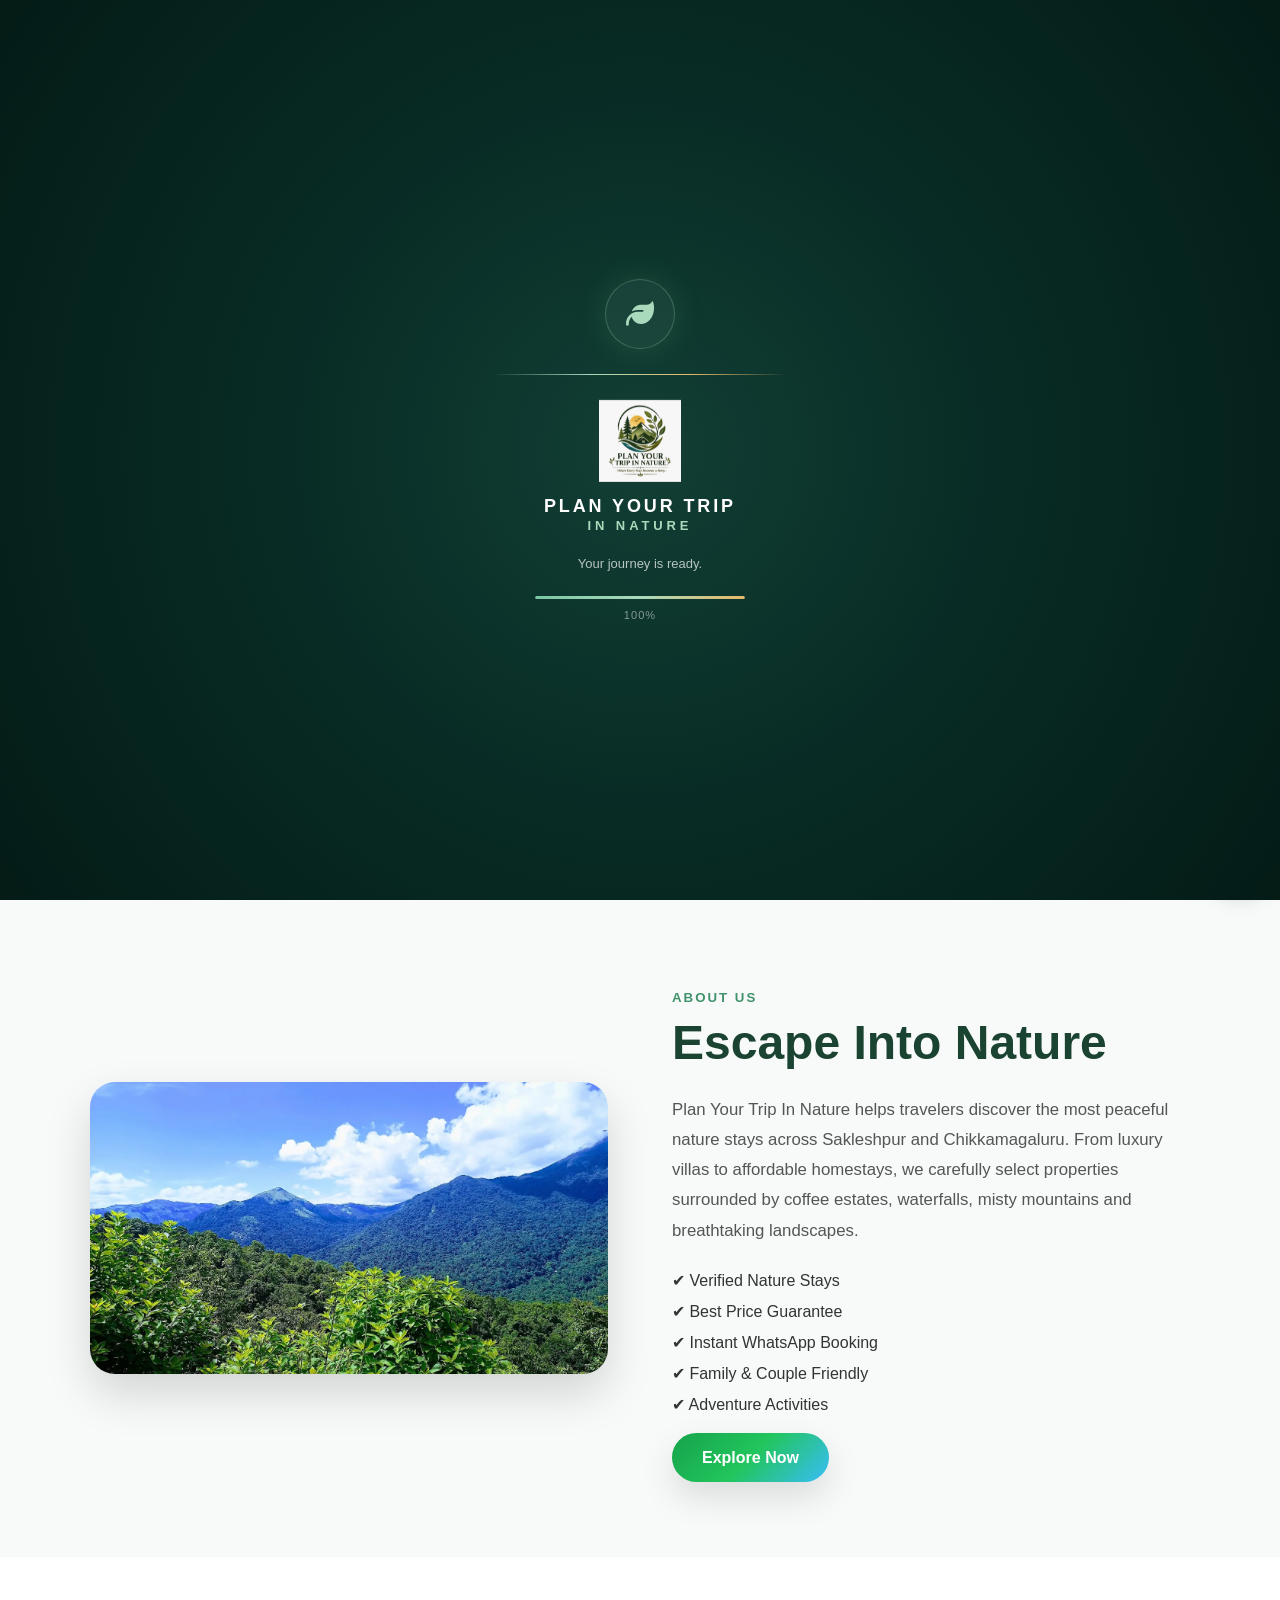
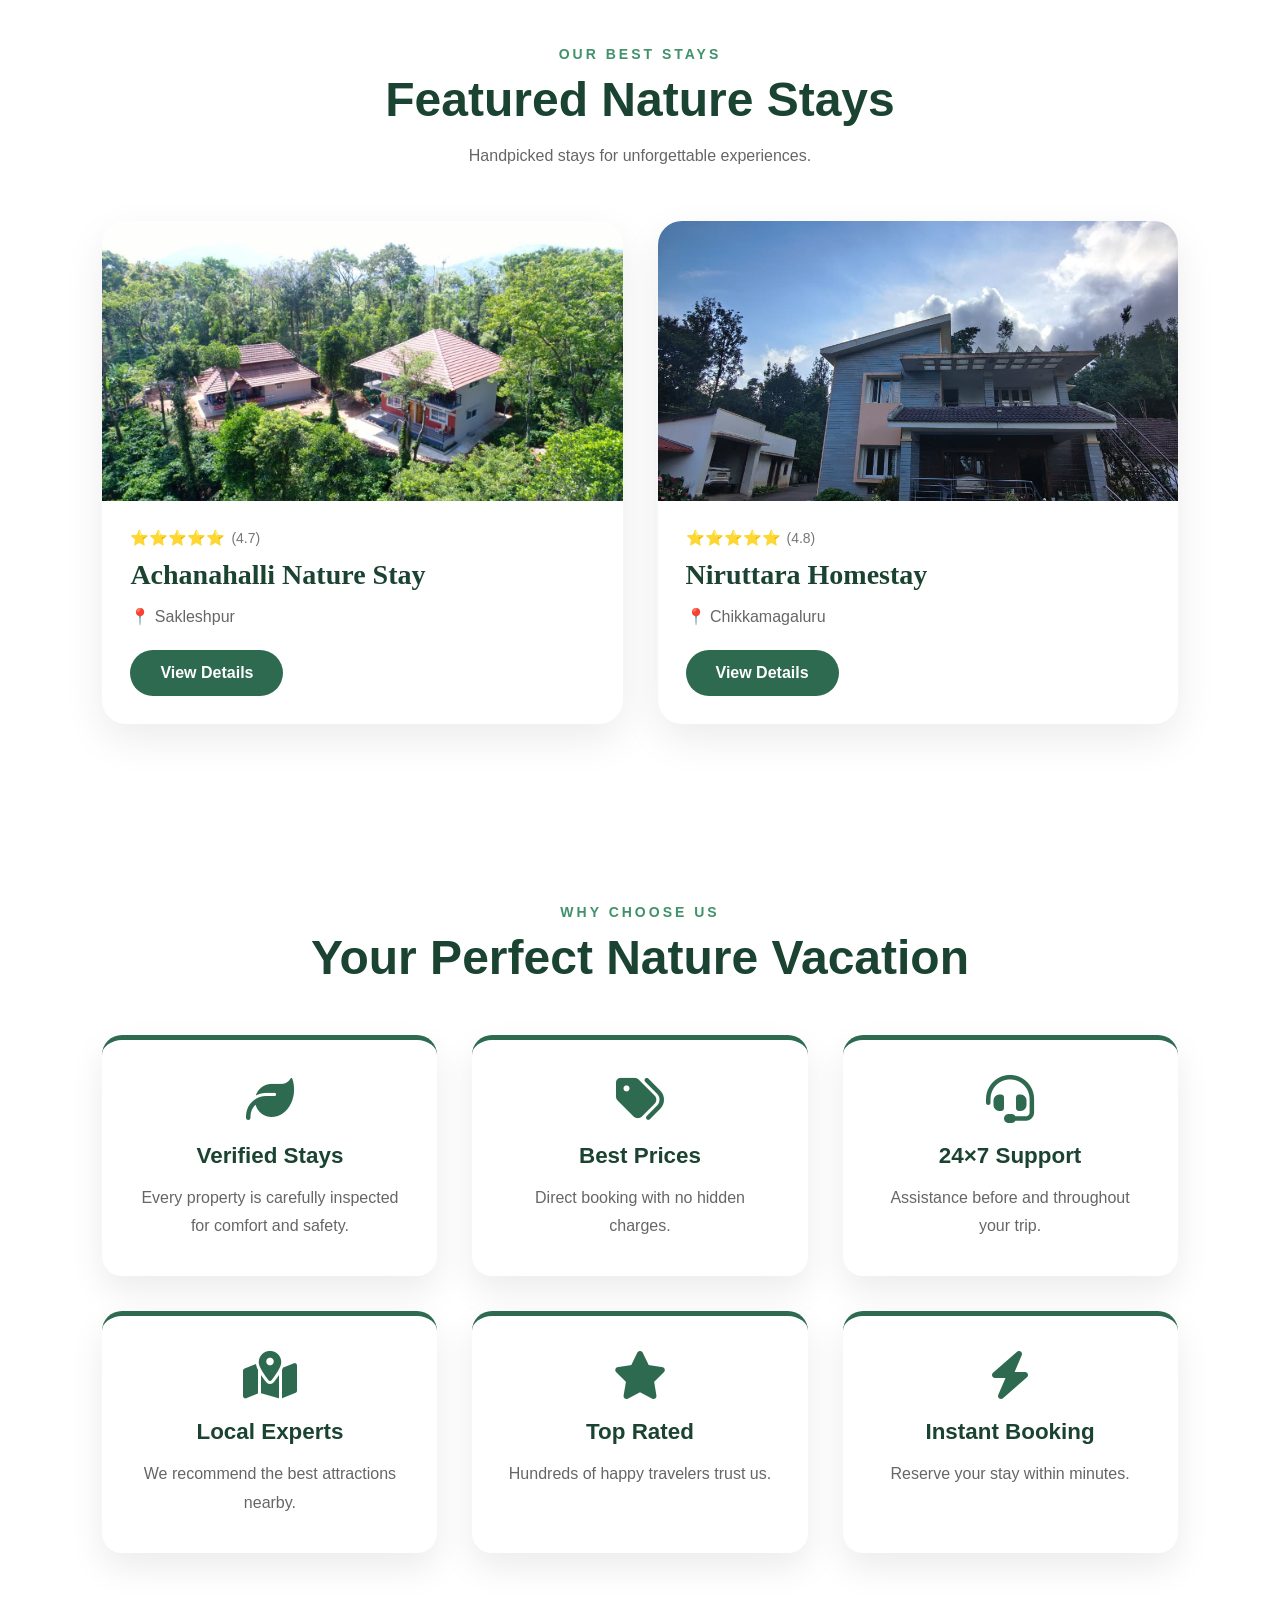
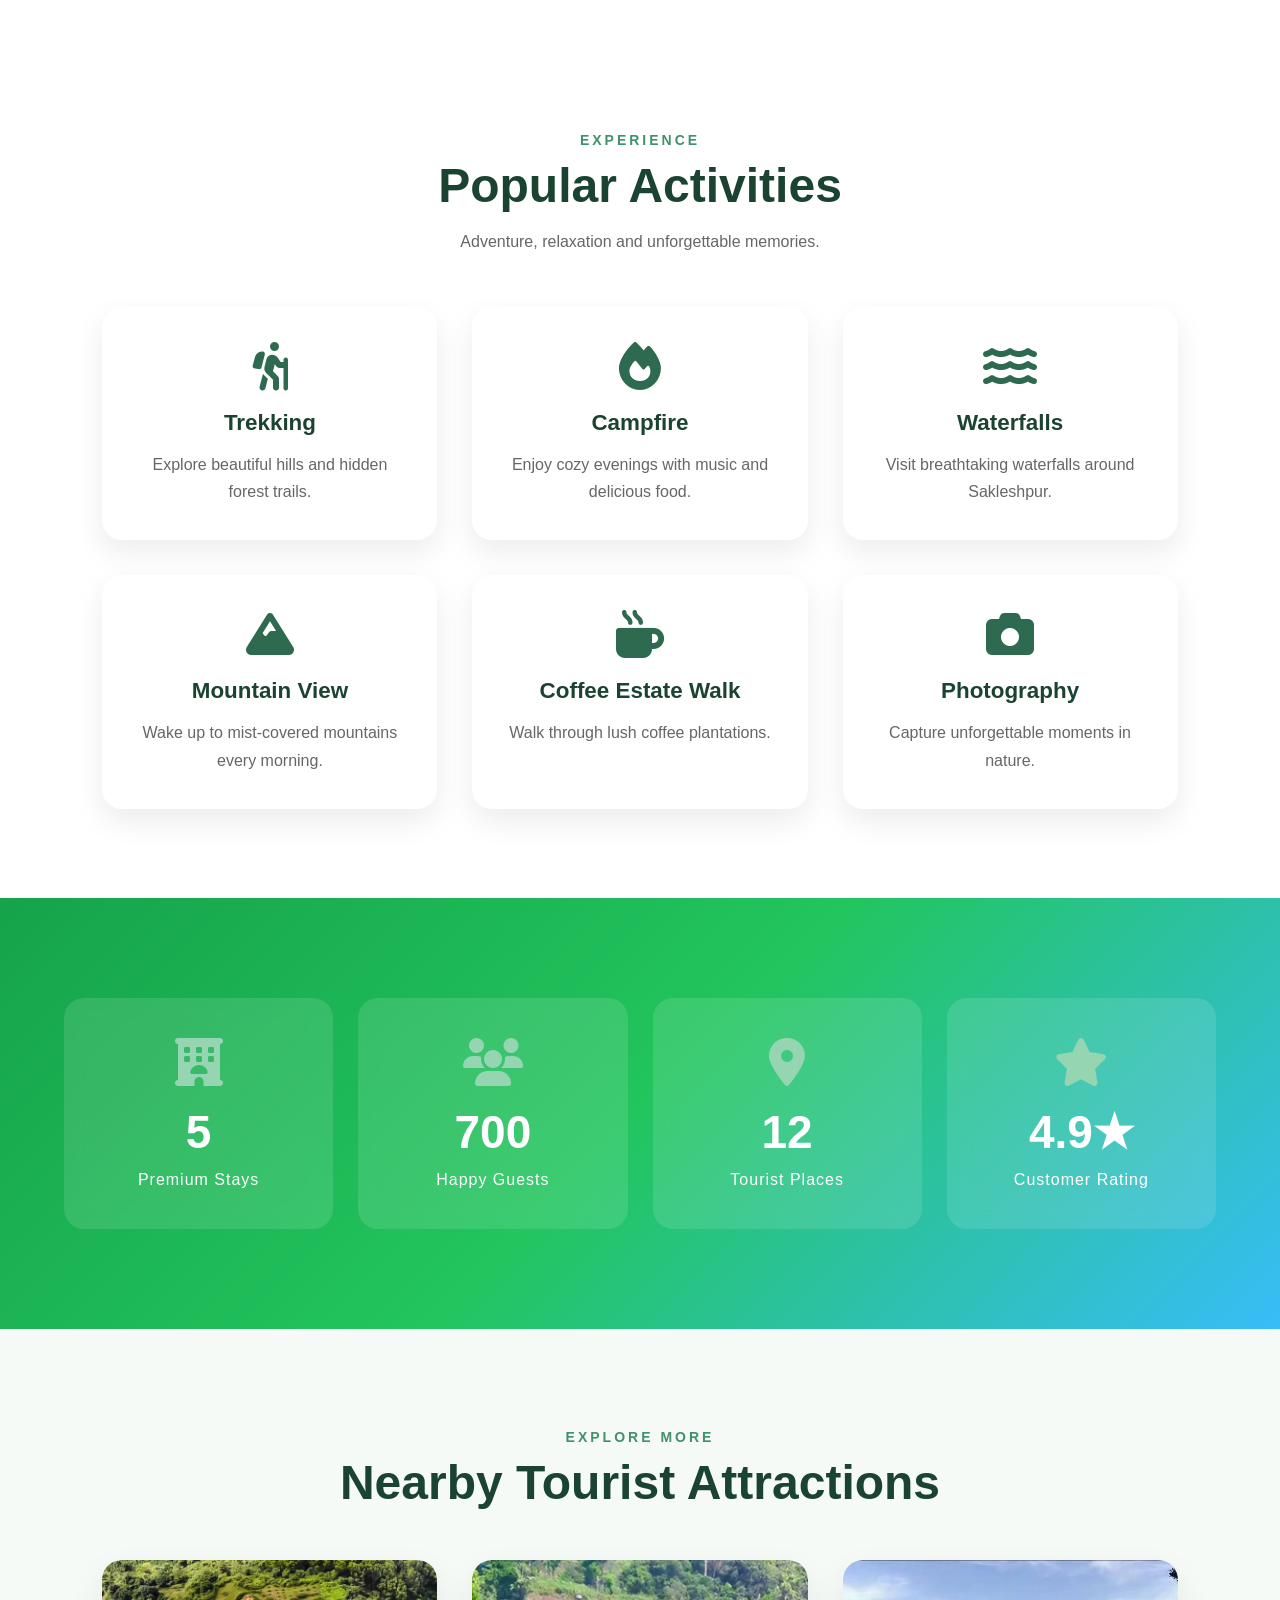
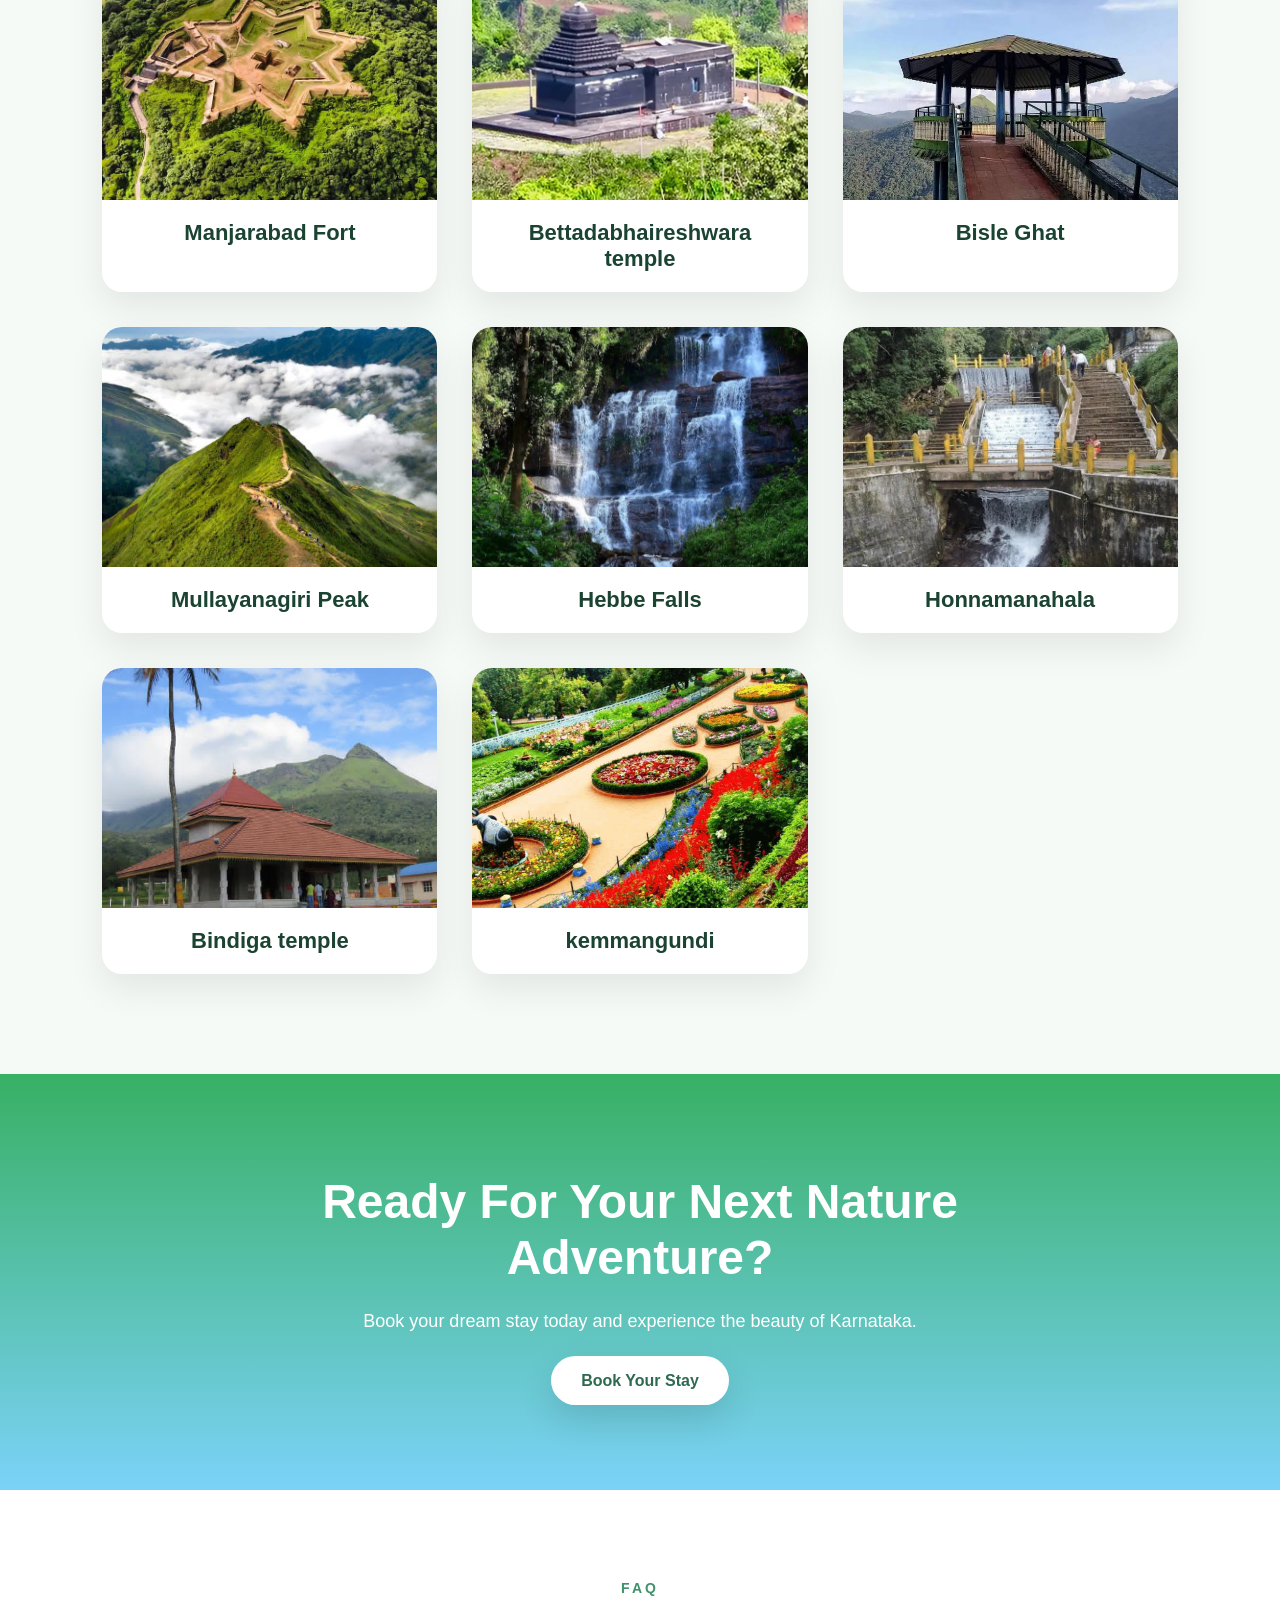
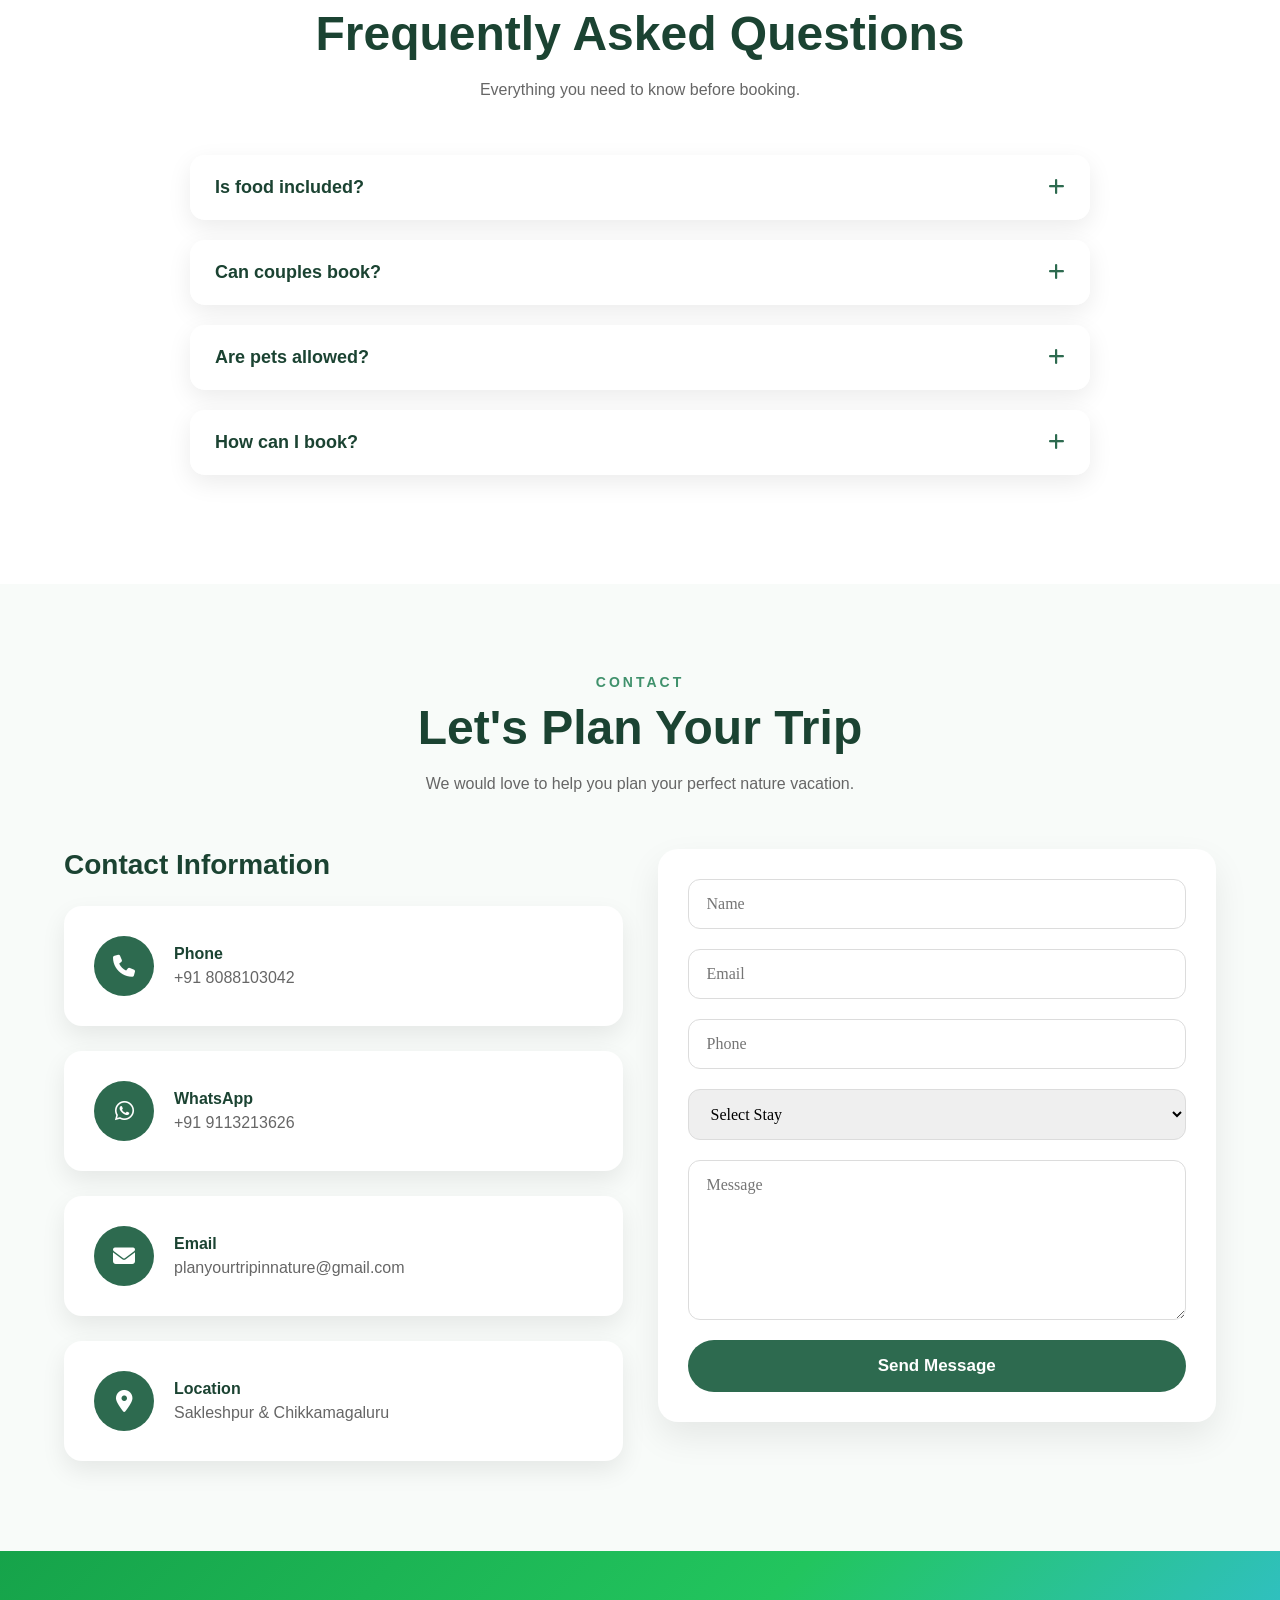
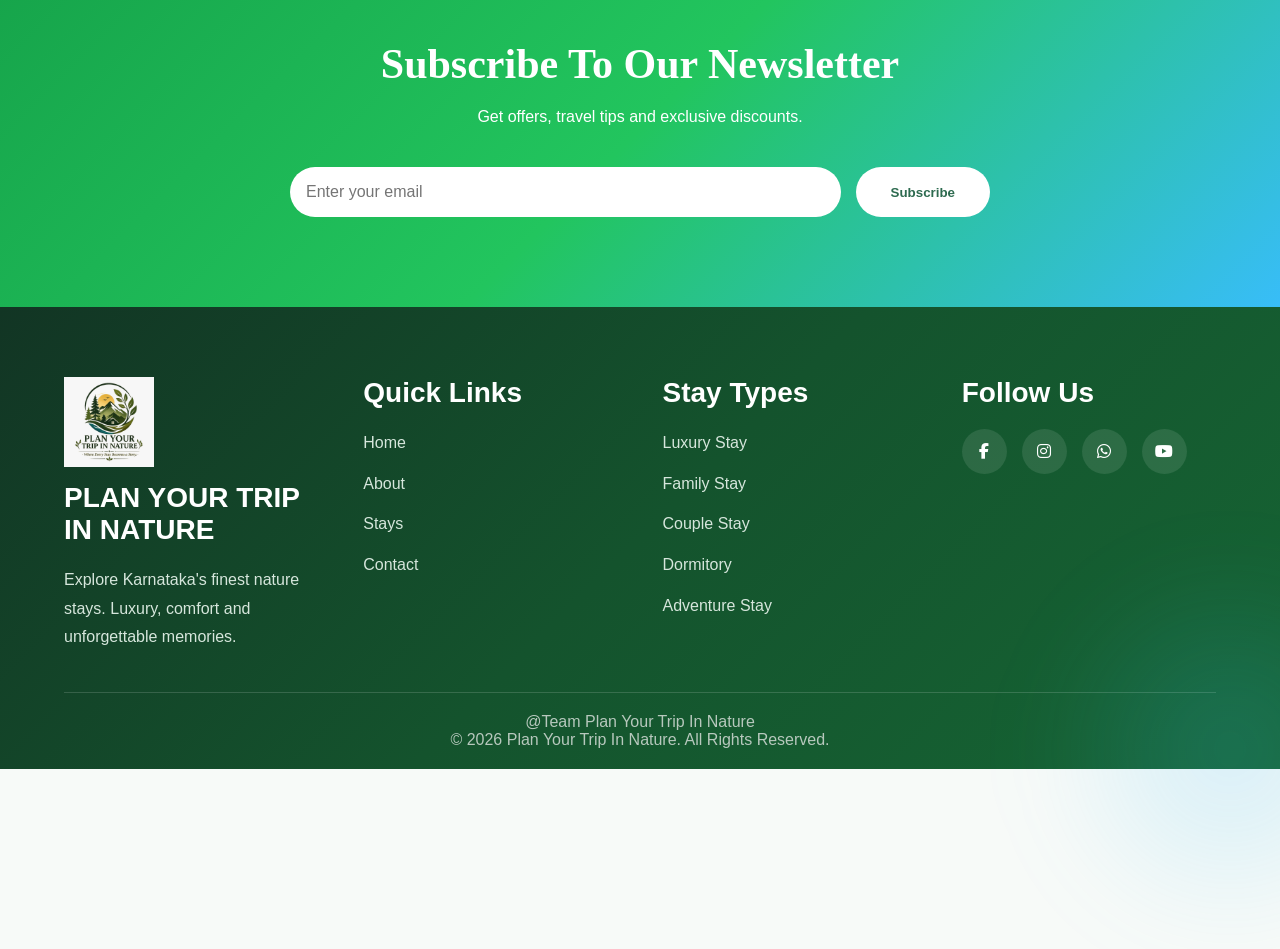
==== commit 351a85f3: "video updated" ====
--- a/index.html
+++ b/index.html
@@ -88,7 +88,7 @@
 <section class="hero">
     <!-- Background Video -->
     <video class="hero-video" autoplay muted loop playsinline>
-        <source src="../assets/video/hero.mp4" type="video/mp4">
+        <source src="assets/hero.mp4" type="video/mp4">
         Your browser does not support the video tag.
     </video>
     <!-- Dark Overlay -->
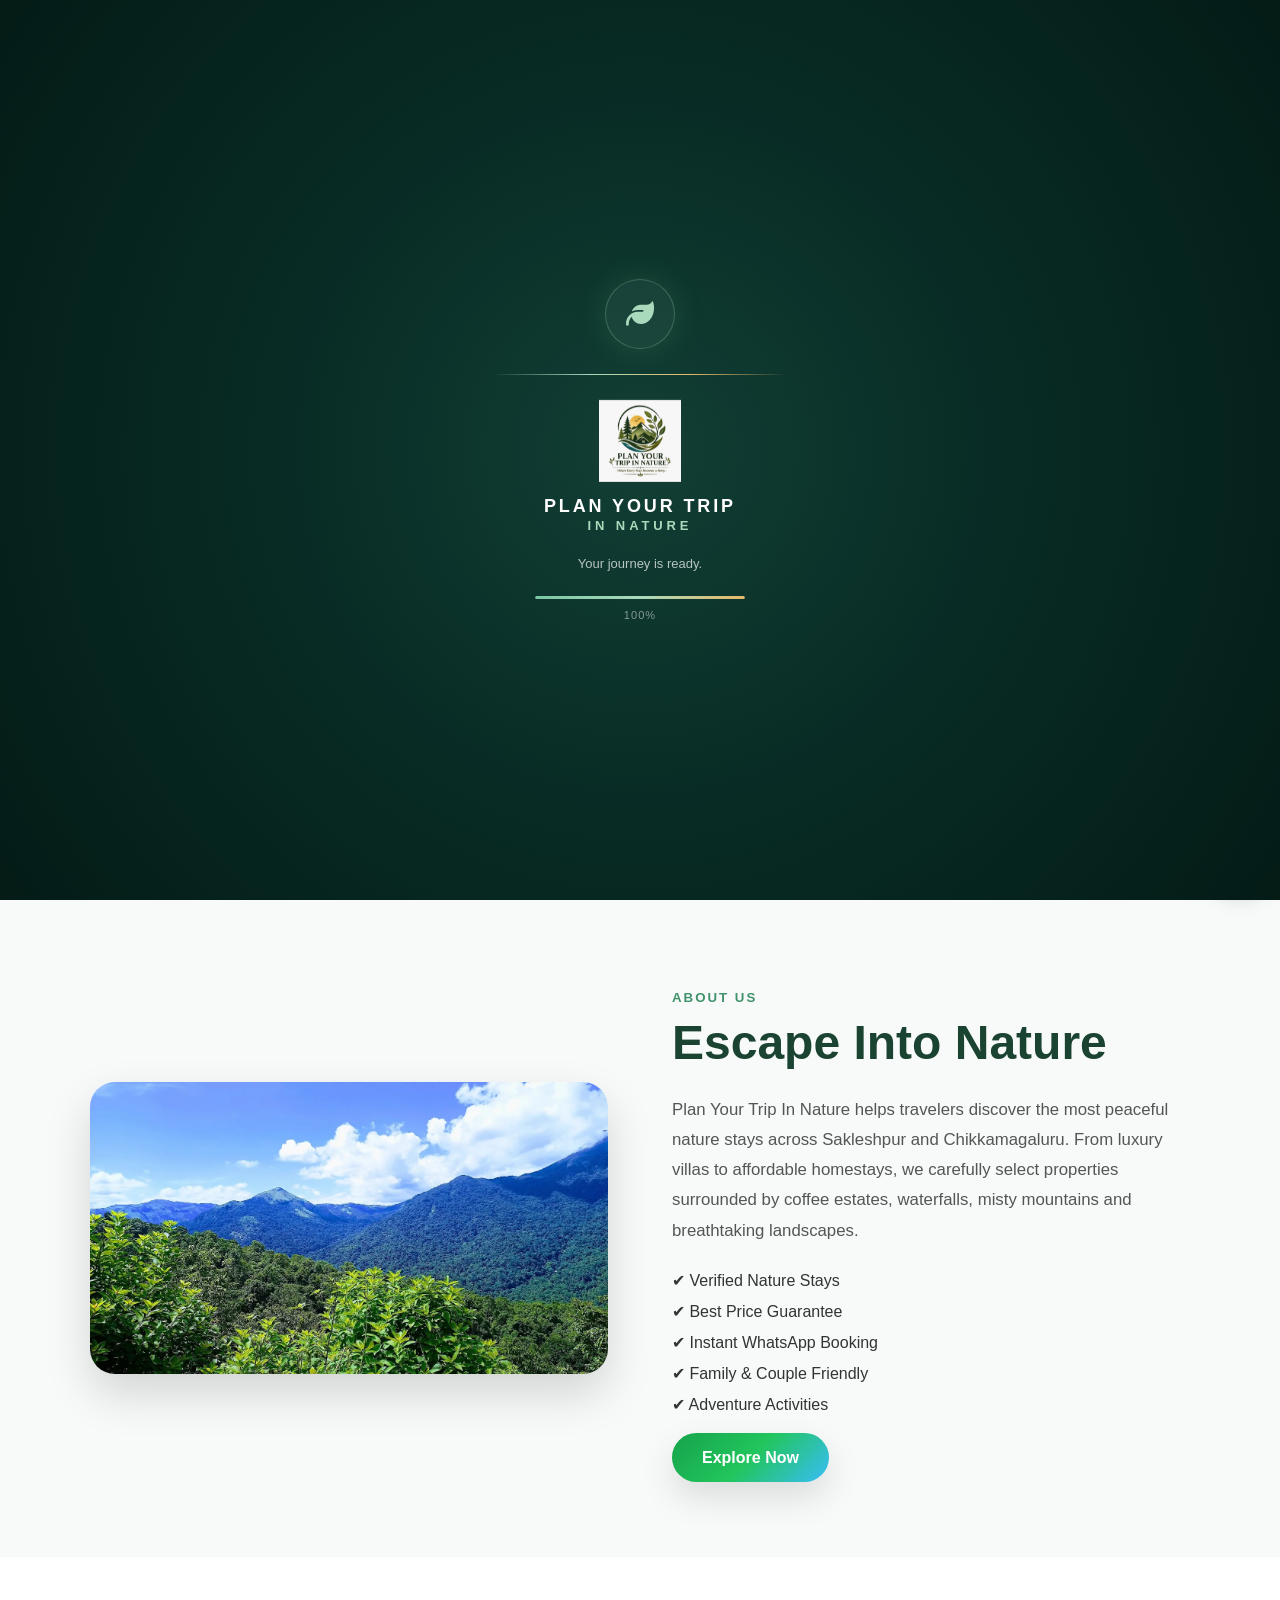
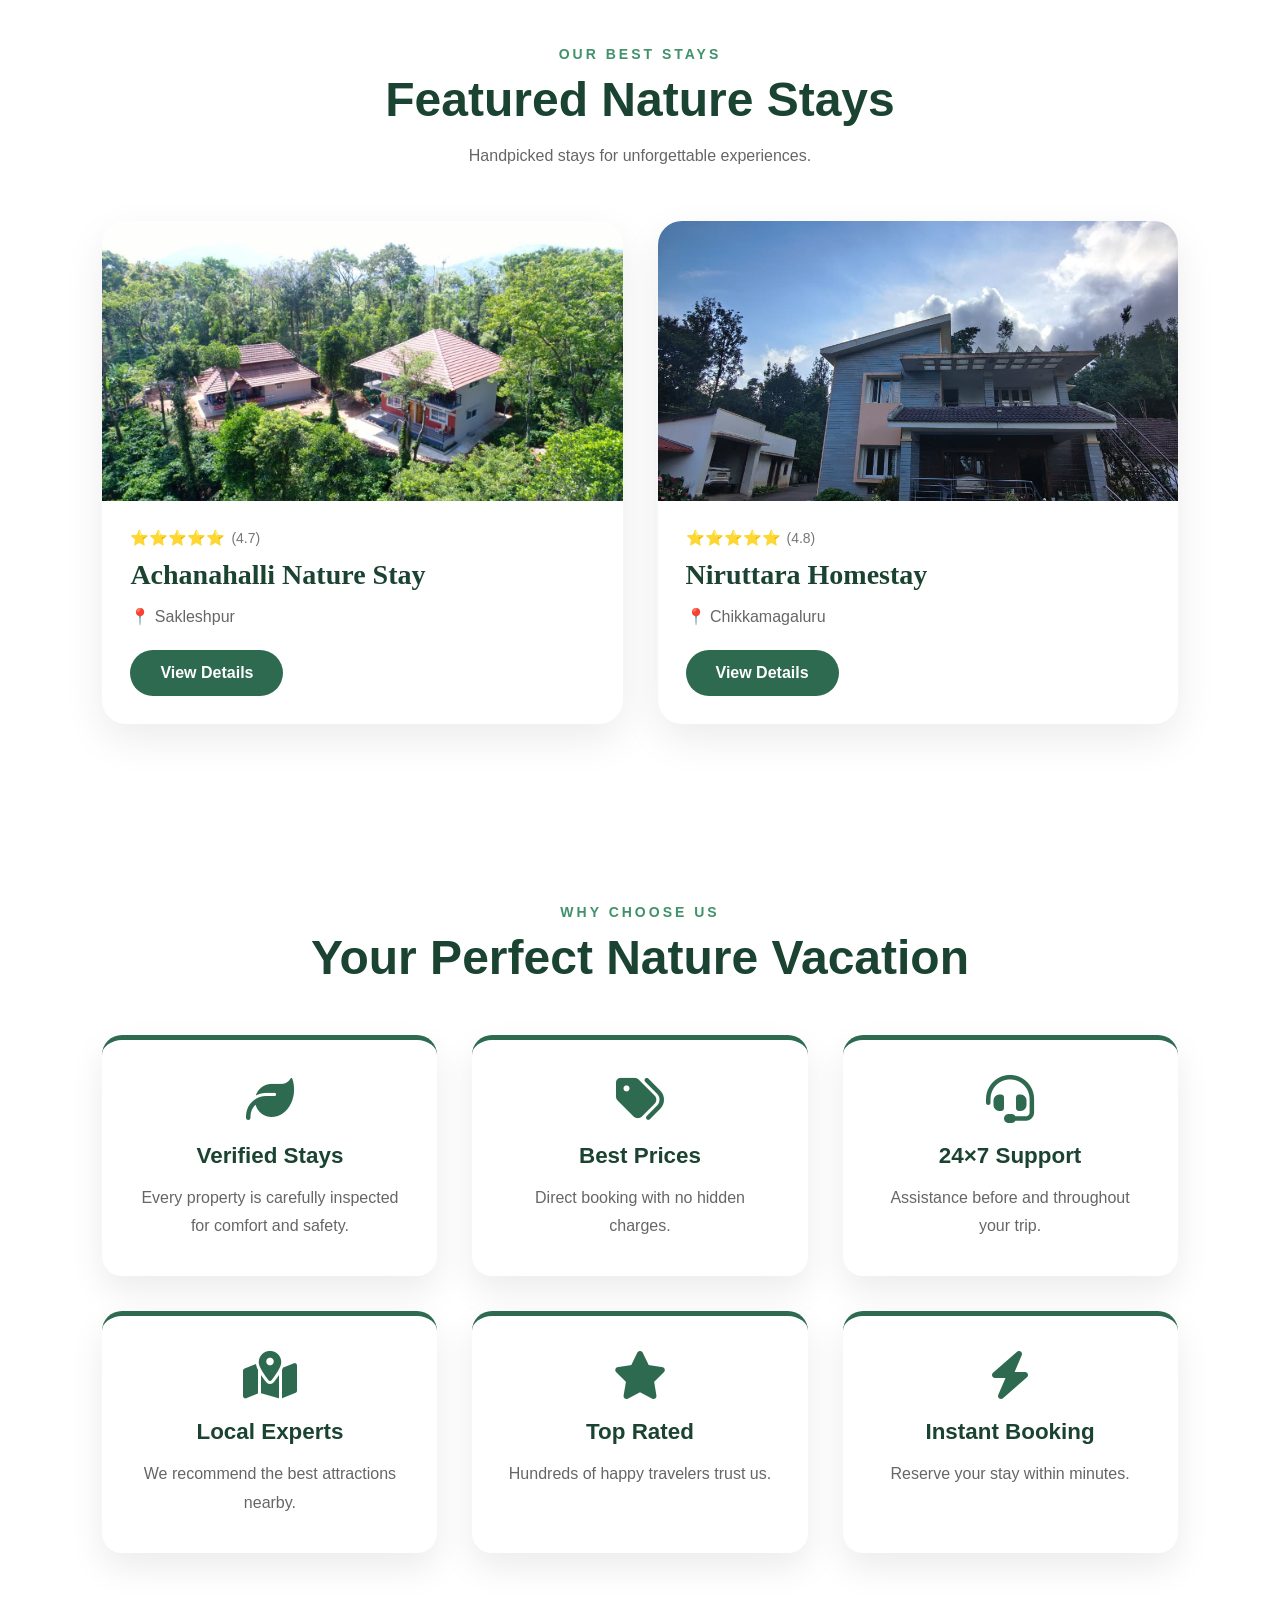
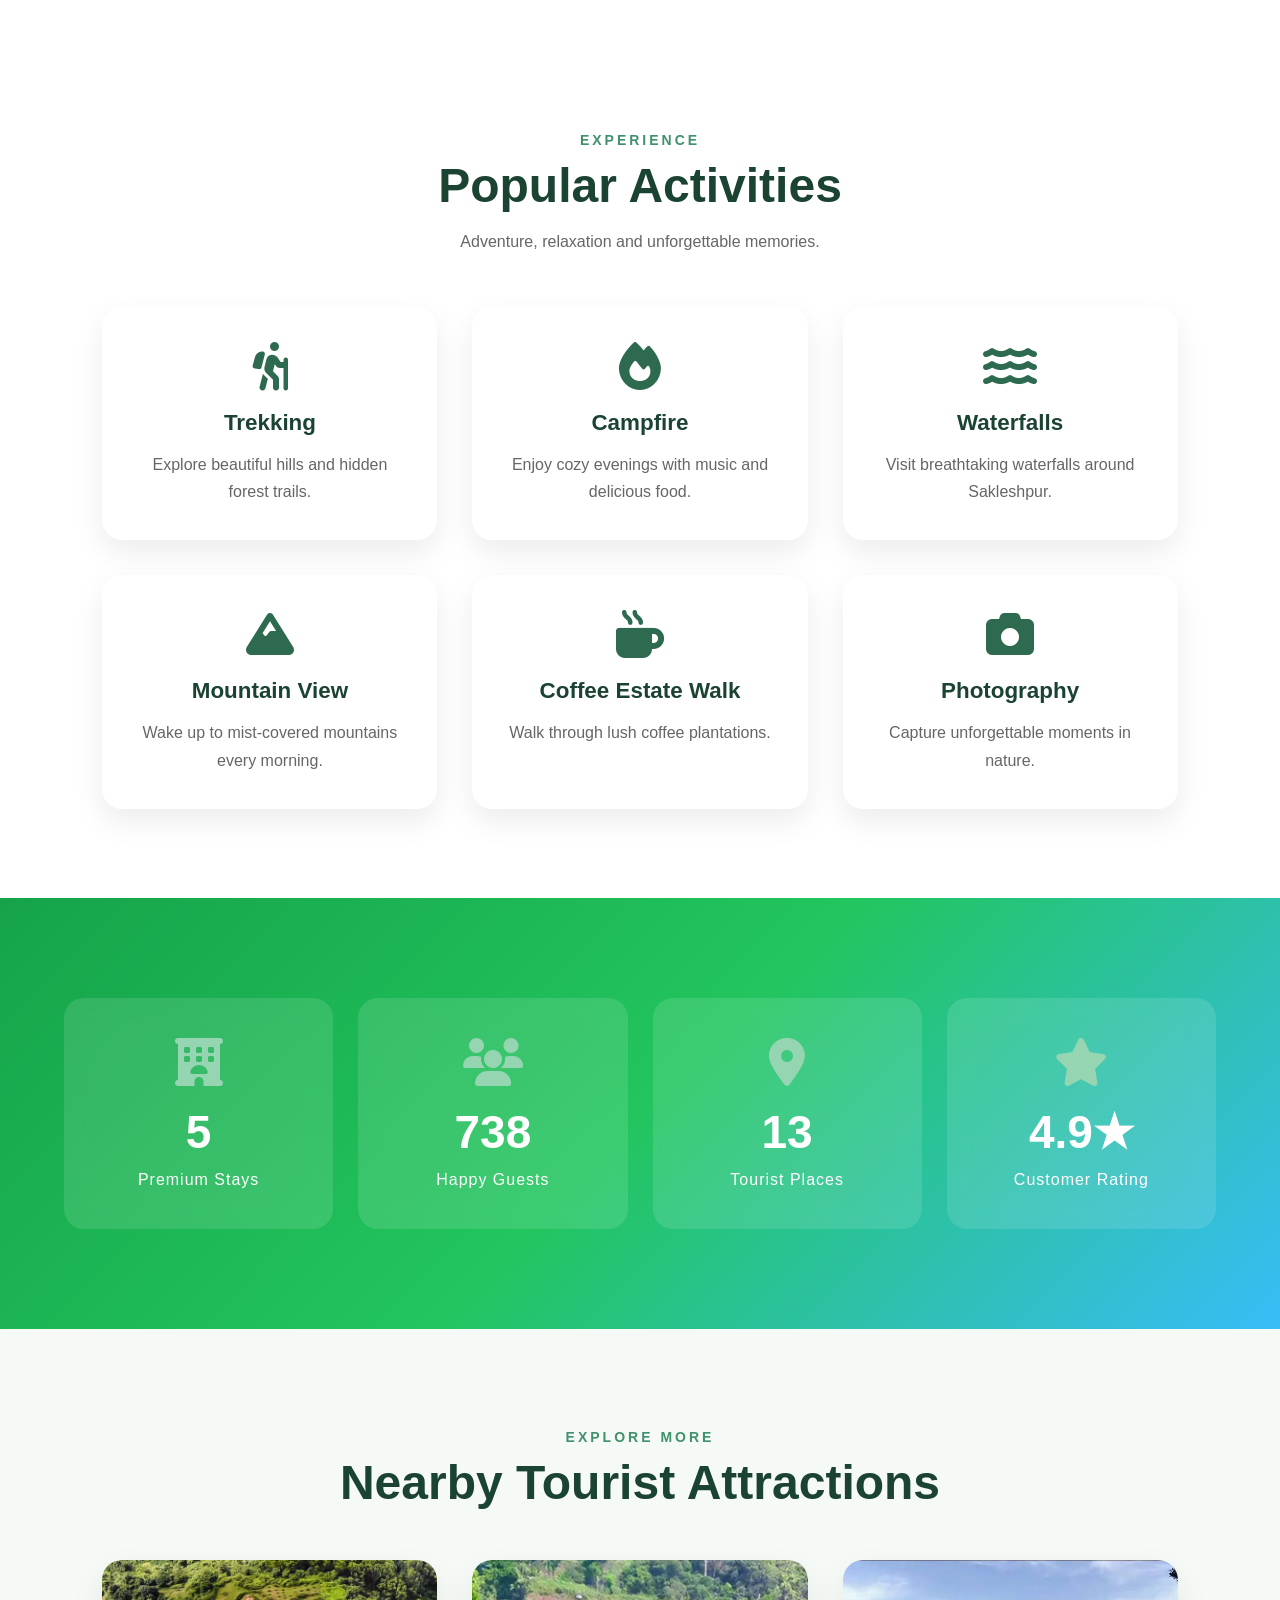
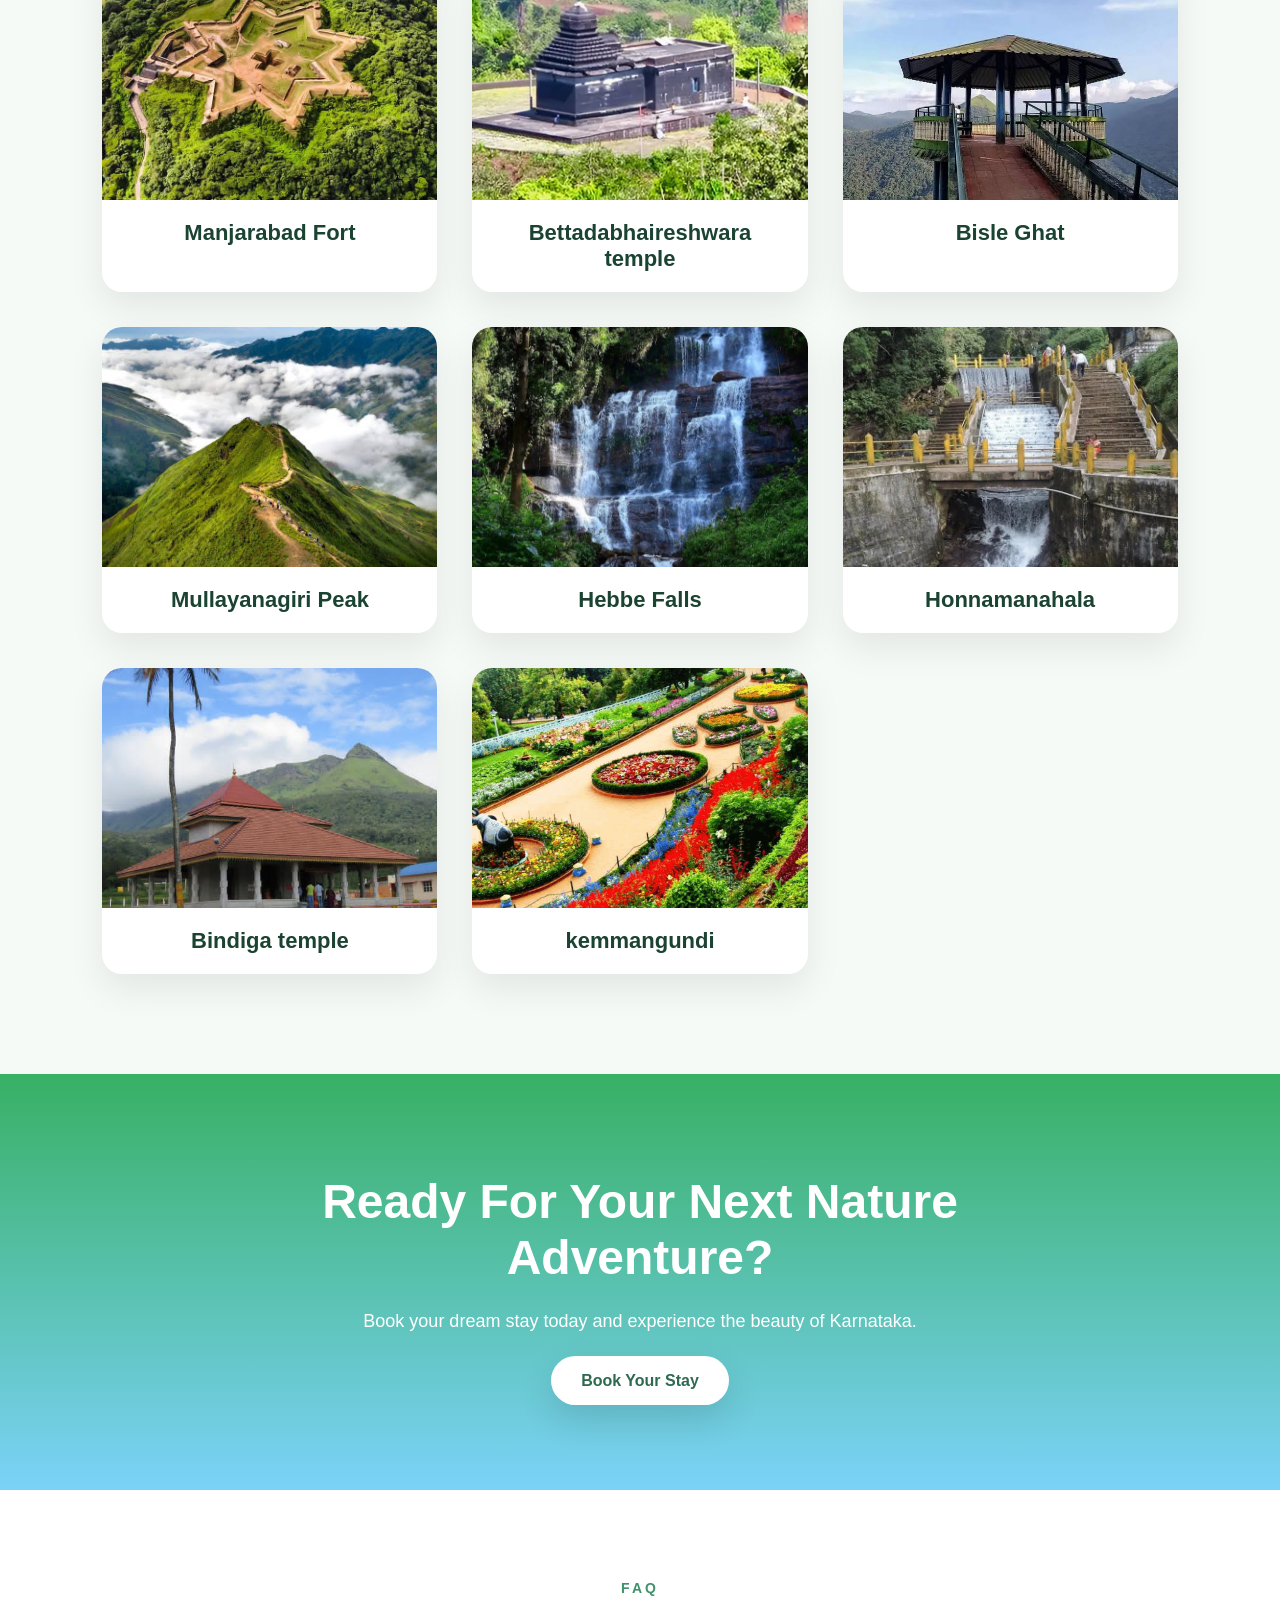
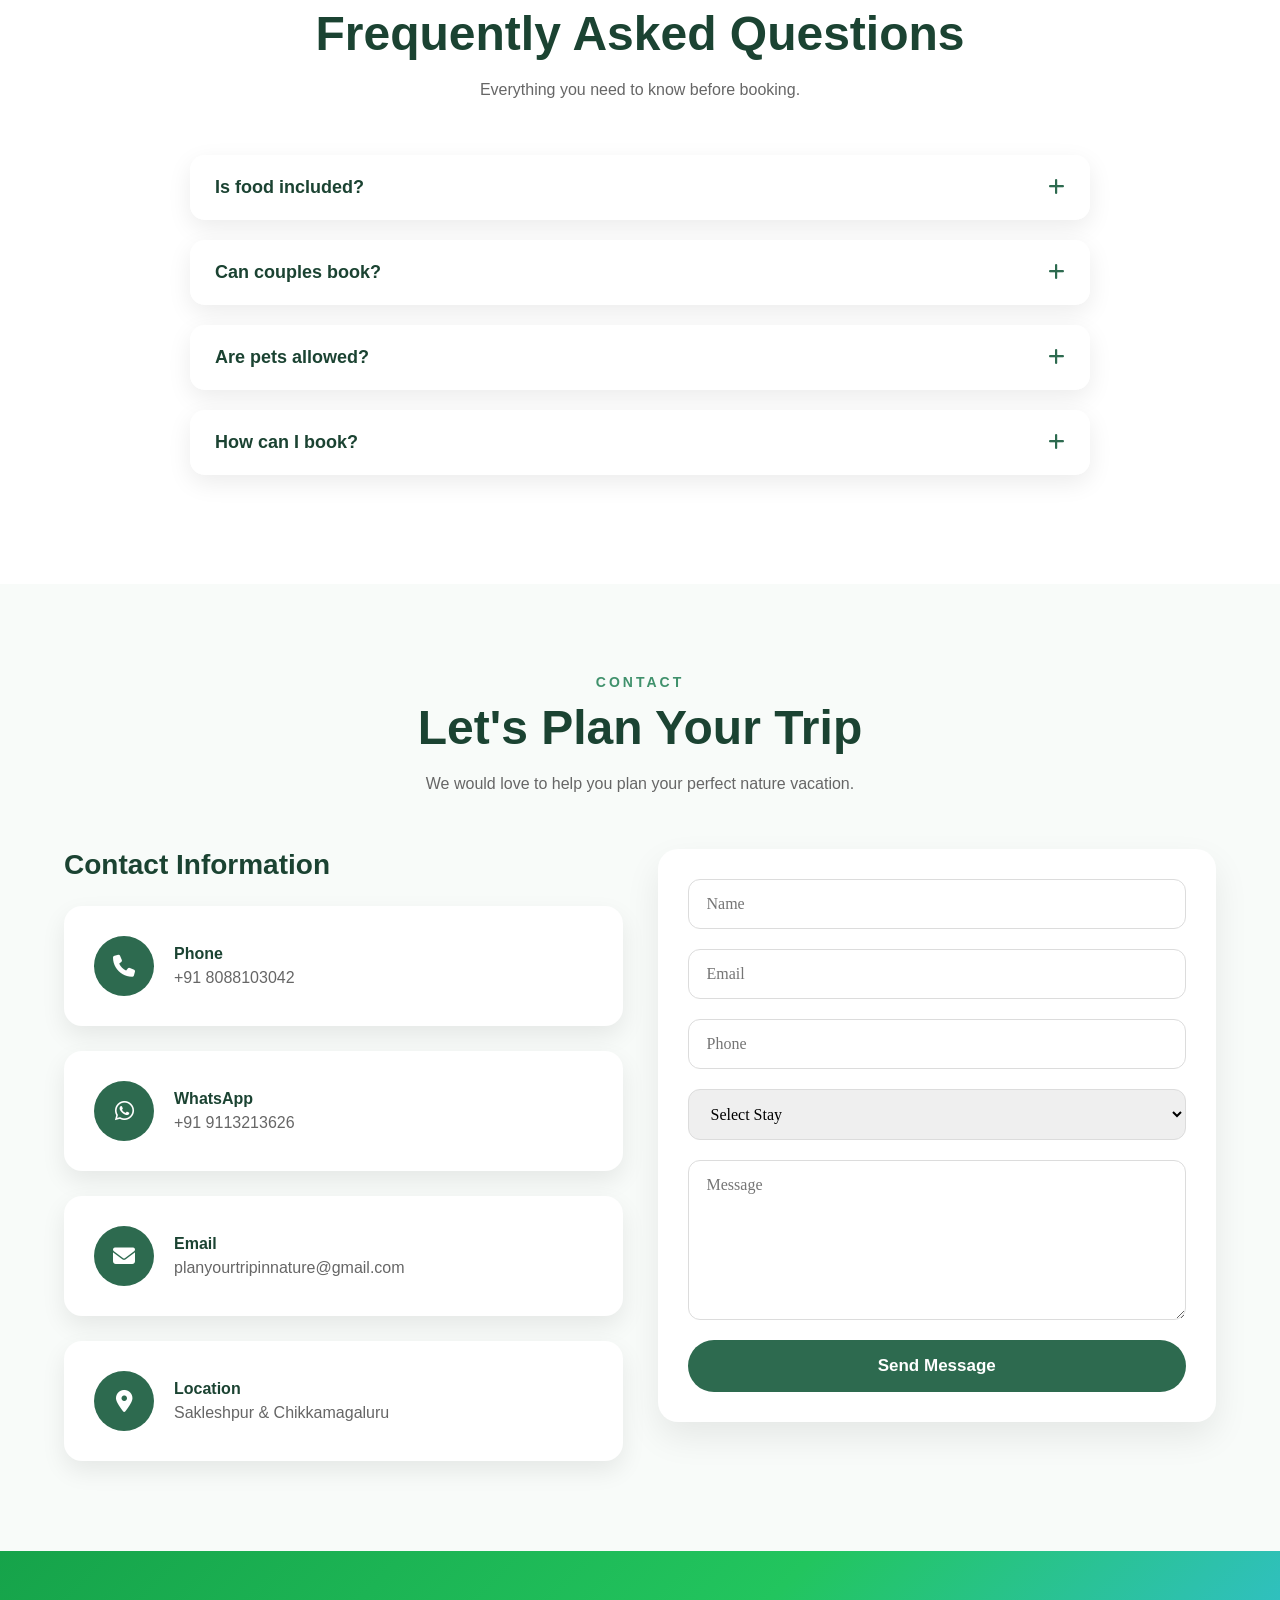
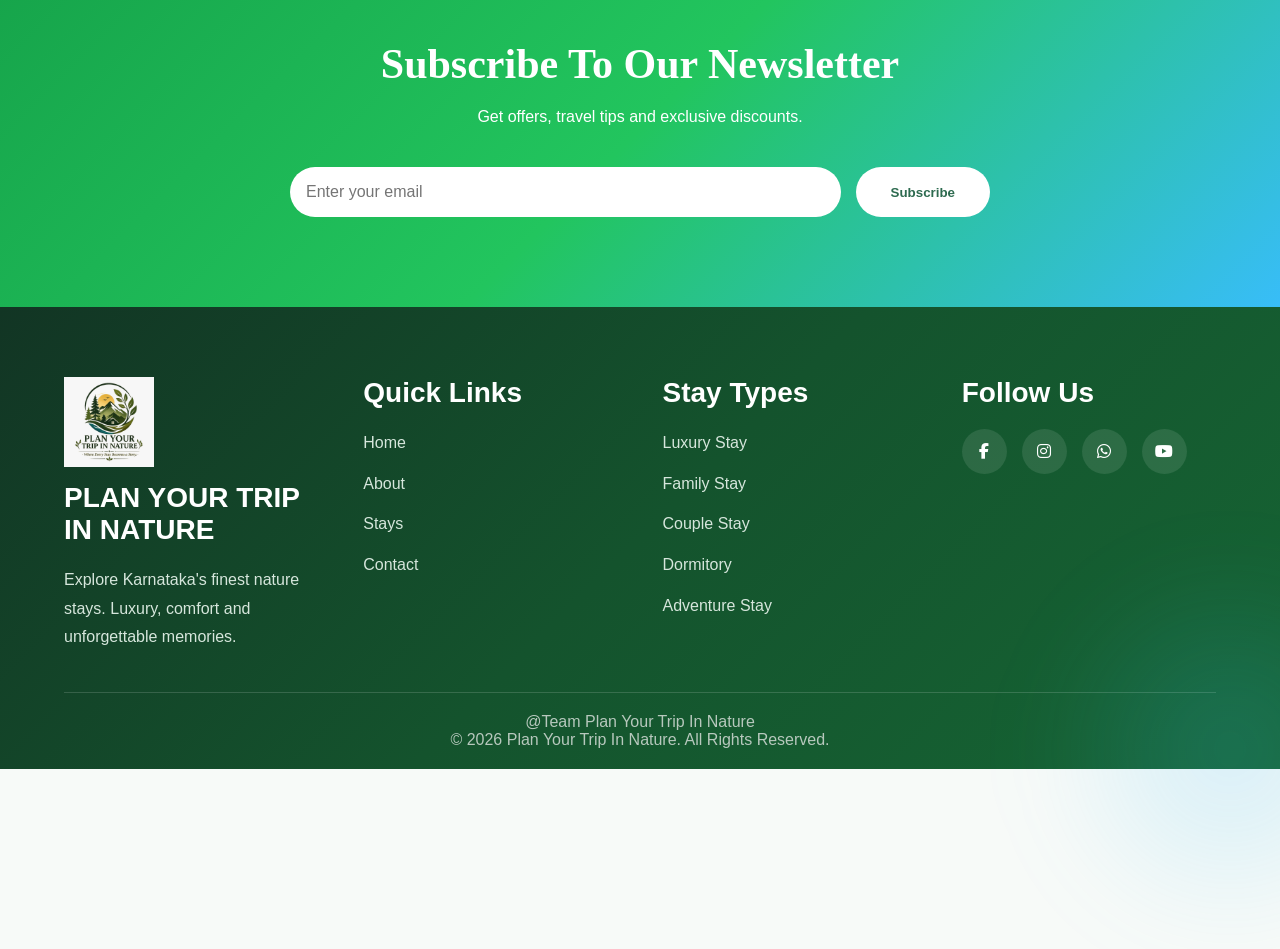
==== commit 4c3b252c: "logo" ====
--- a/index.html
+++ b/index.html
@@ -6,7 +6,8 @@
 <meta http-equiv="Content-Security-Policy" content="default-src 'self'; style-src 'self' 'unsafe-inline' https://fonts.googleapis.com https://cdnjs.cloudflare.com; font-src 'self' https://fonts.gstatic.com https://cdnjs.cloudflare.com data:; img-src 'self' data: https:; media-src 'self'; script-src 'self'; connect-src https://api.web3forms.com; form-action https://api.web3forms.com; base-uri 'self'; object-src 'none'">
 <title>Plan Your Trip In Nature</title>
 <link rel="stylesheet" href="style.css">
-<!-- <link rel="stylesheet" href="css/responsive.css"> -->
+<link rel="icon" href="assets/logo3.png" type="image/png">
+<link rel="apple-touch-icon" href="assets/logo3.png">
 <link href="https://fonts.googleapis.com/css2?family=Poppins:wght@300;400;500;600;700&display=swap" rel="stylesheet">
 <link href="https://fonts.googleapis.com/css2?family=Montserrat:wght@600;700&display=swap" rel="stylesheet">
 <link rel="stylesheet"
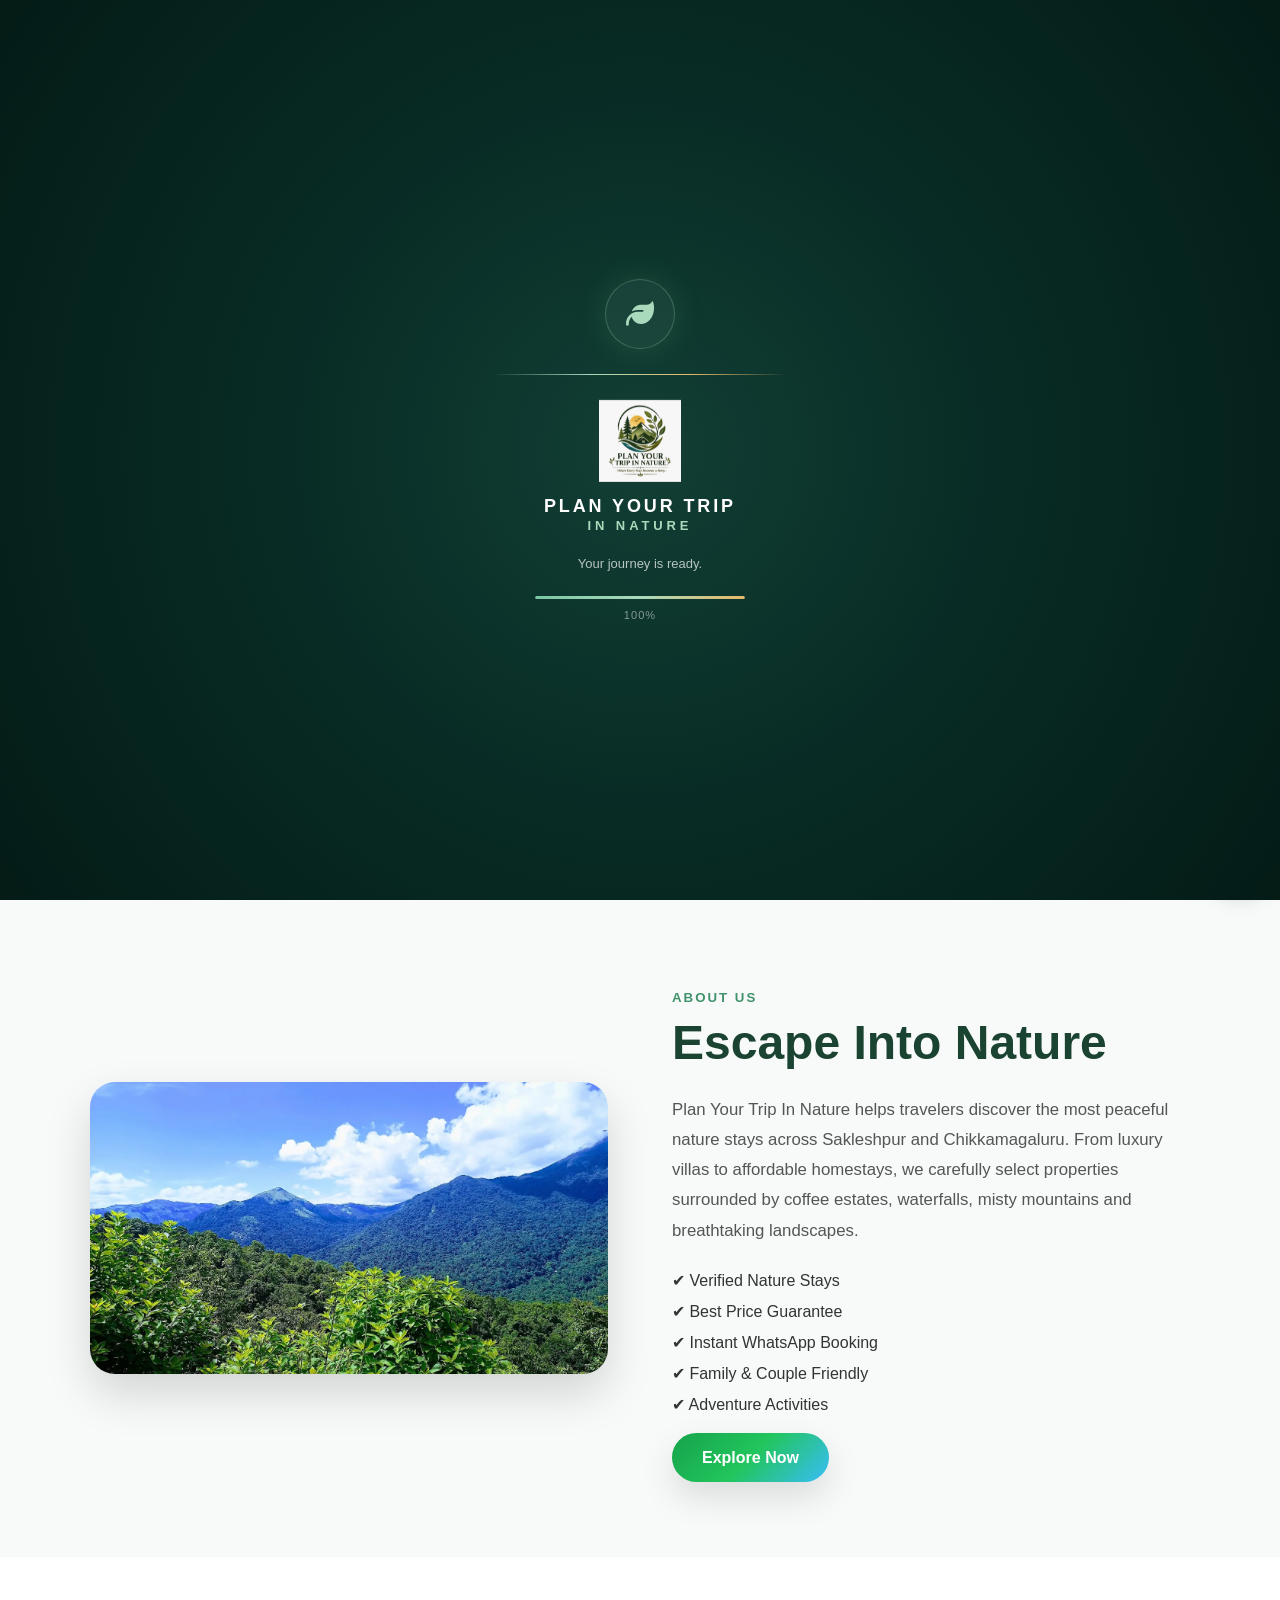
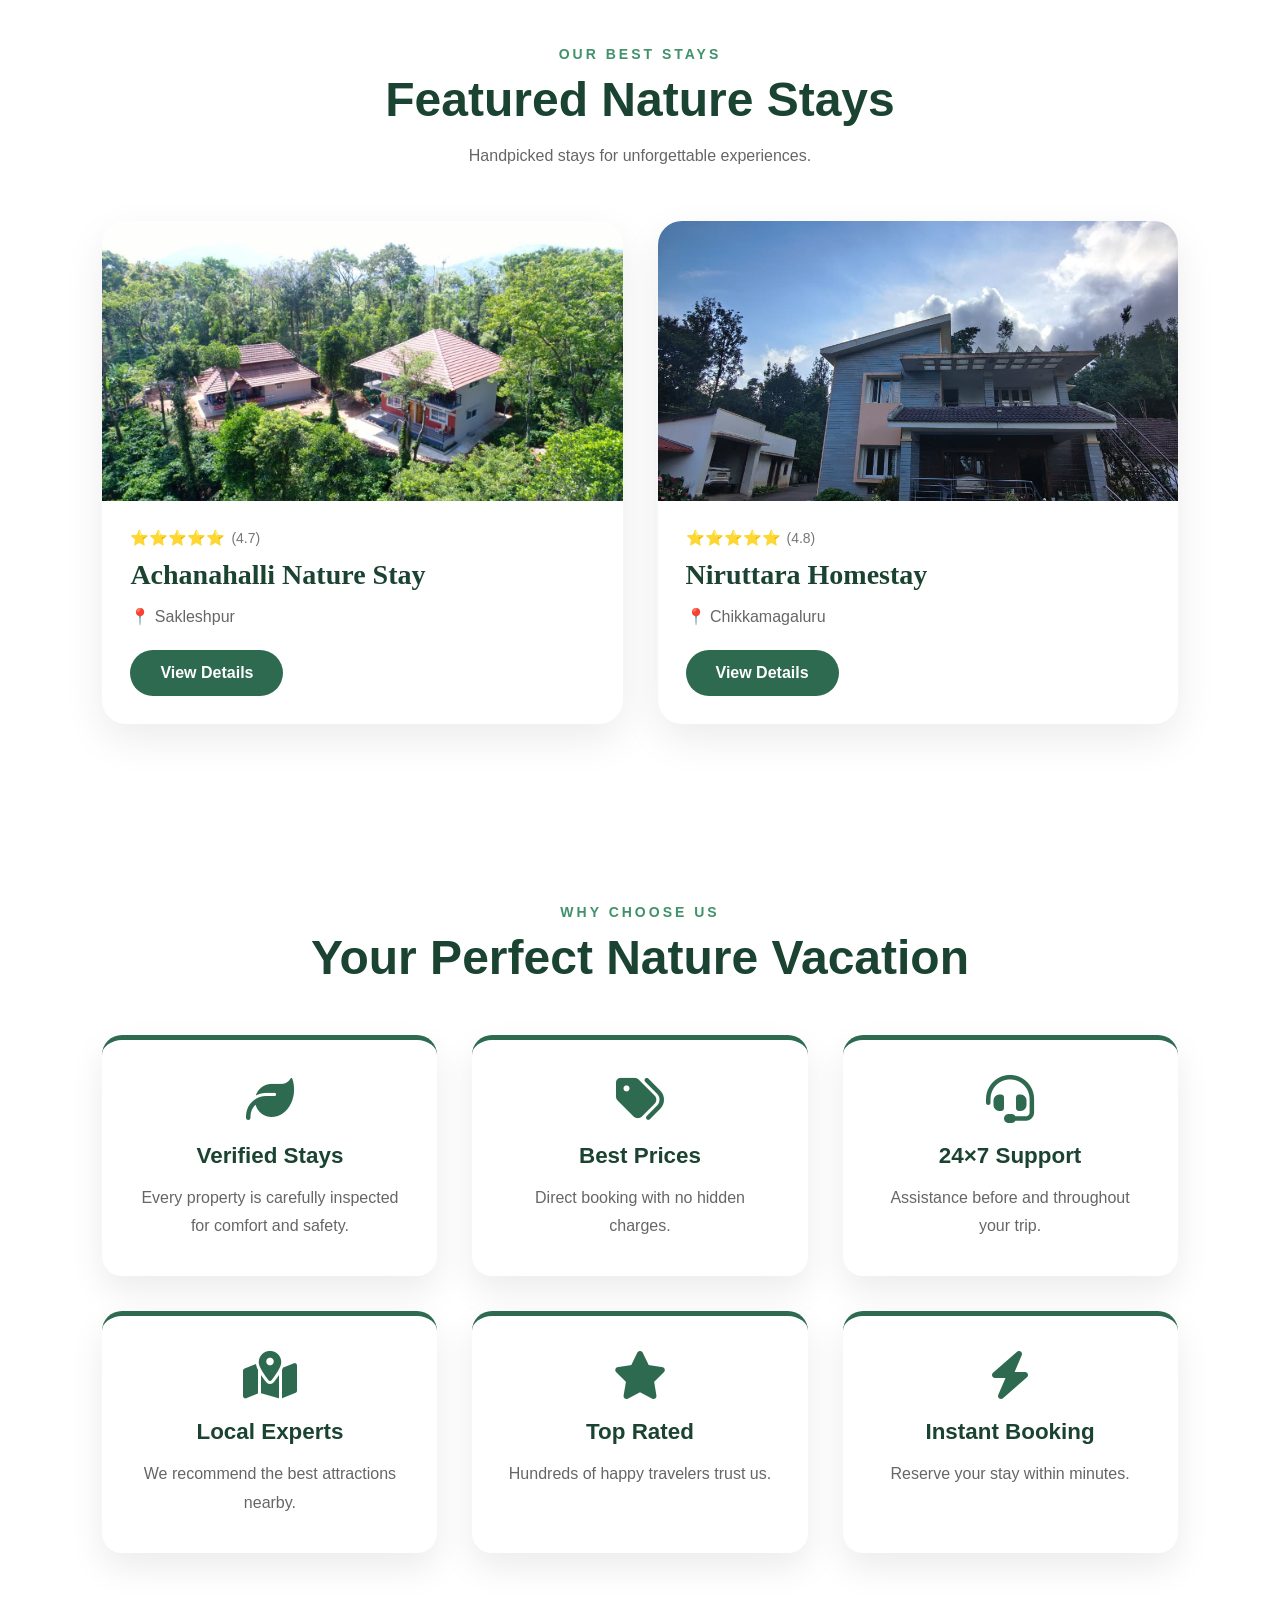
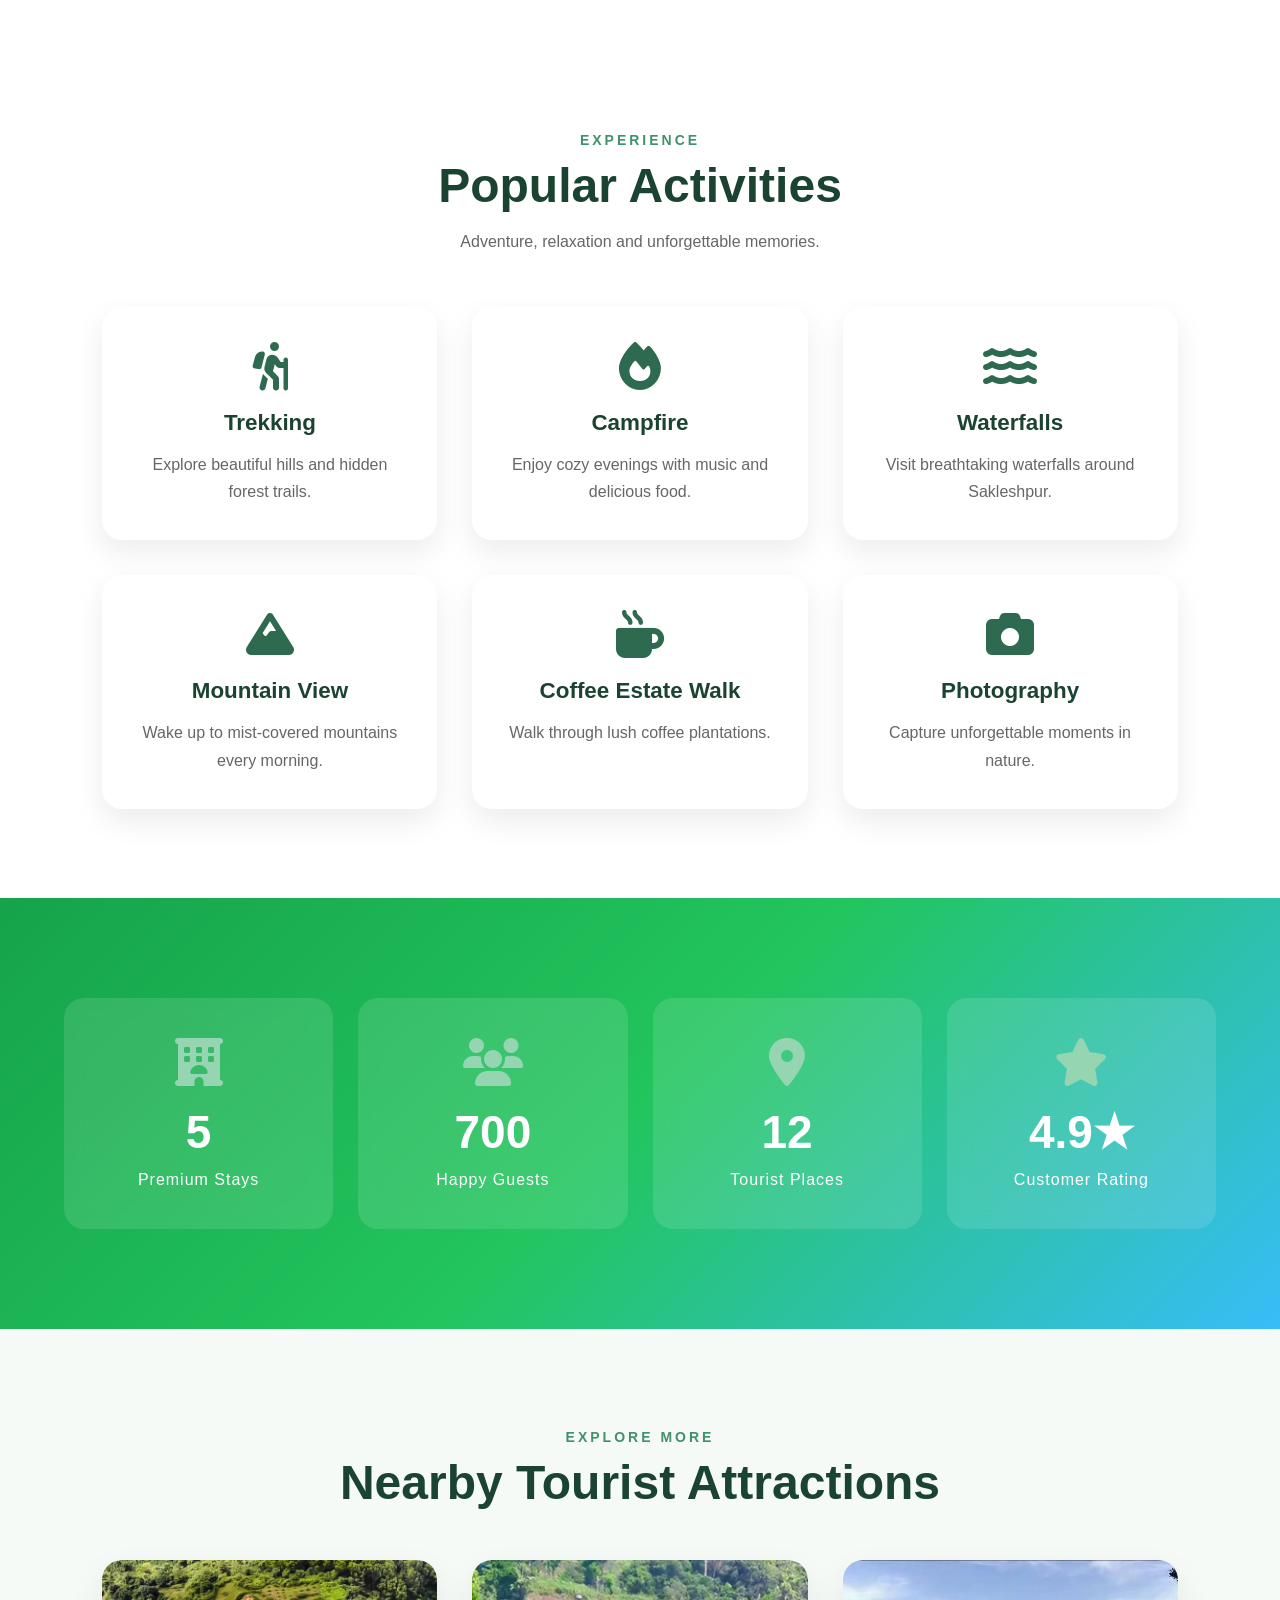
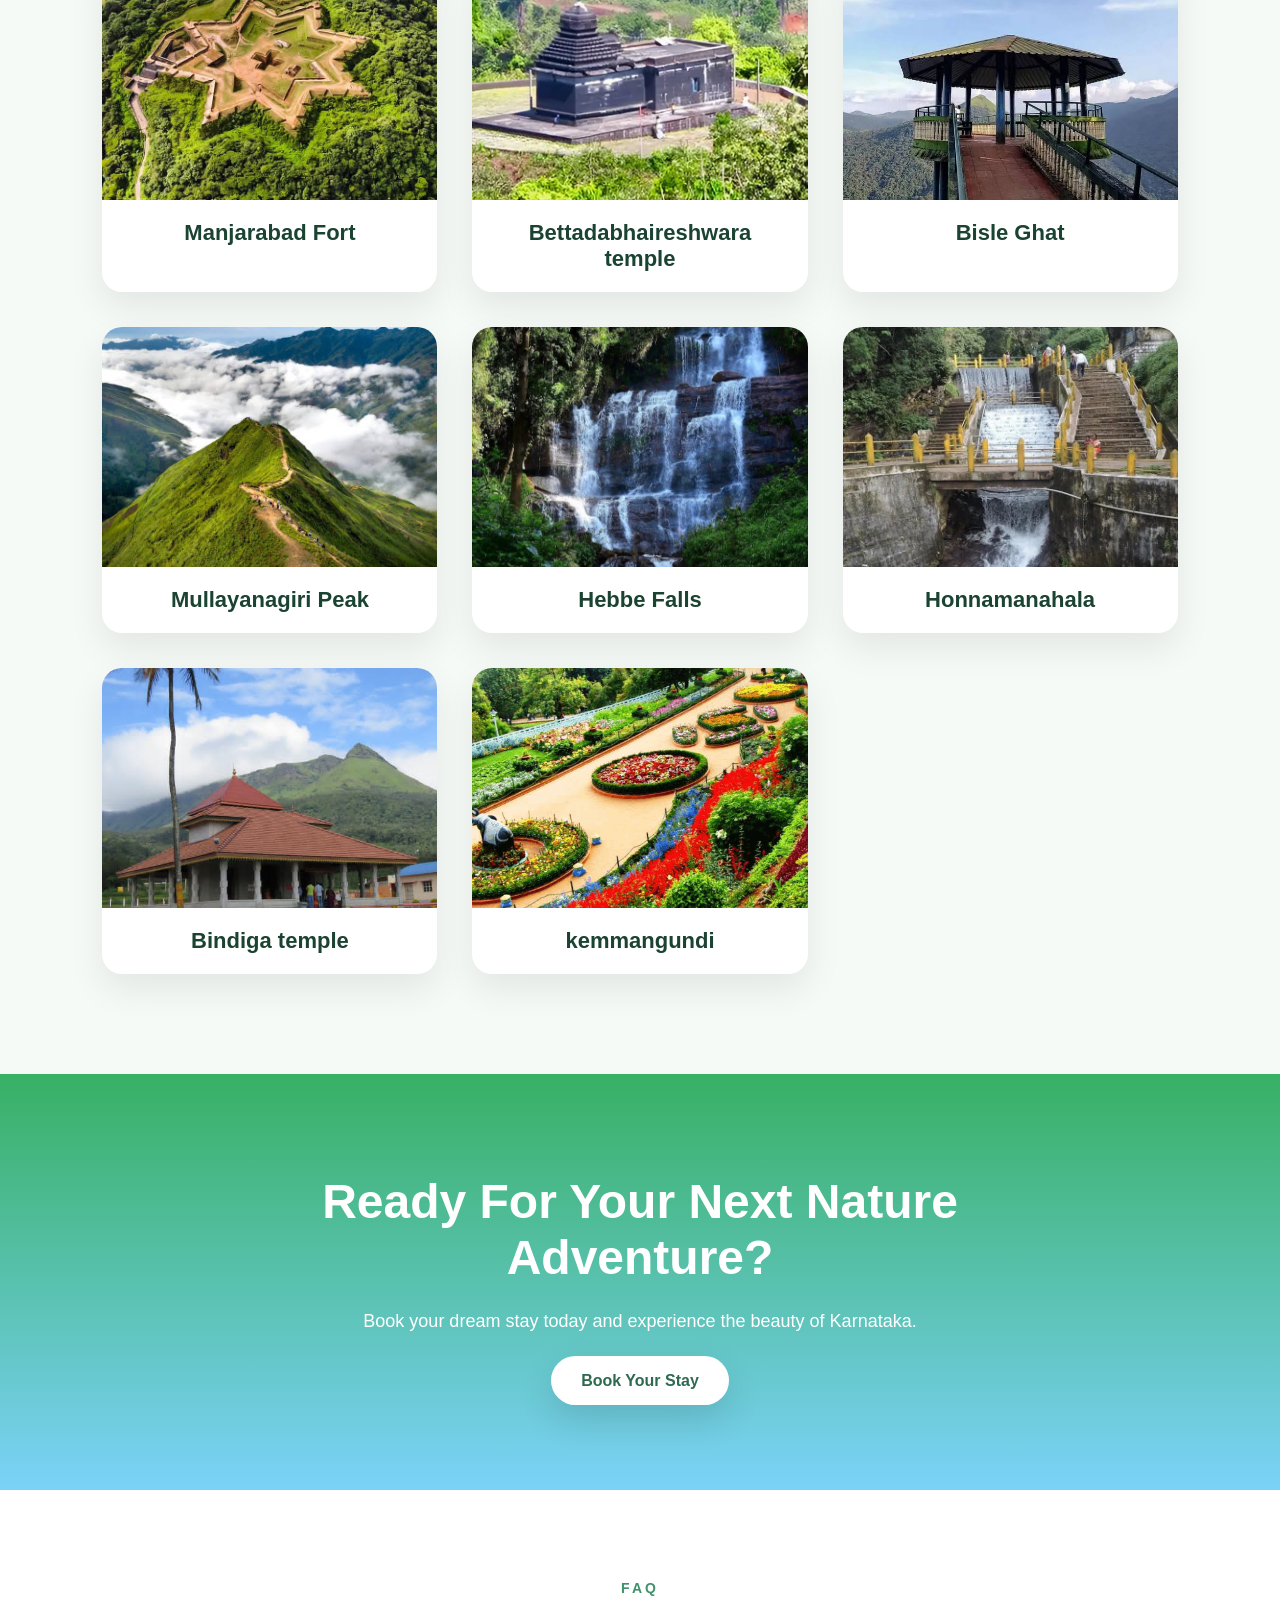
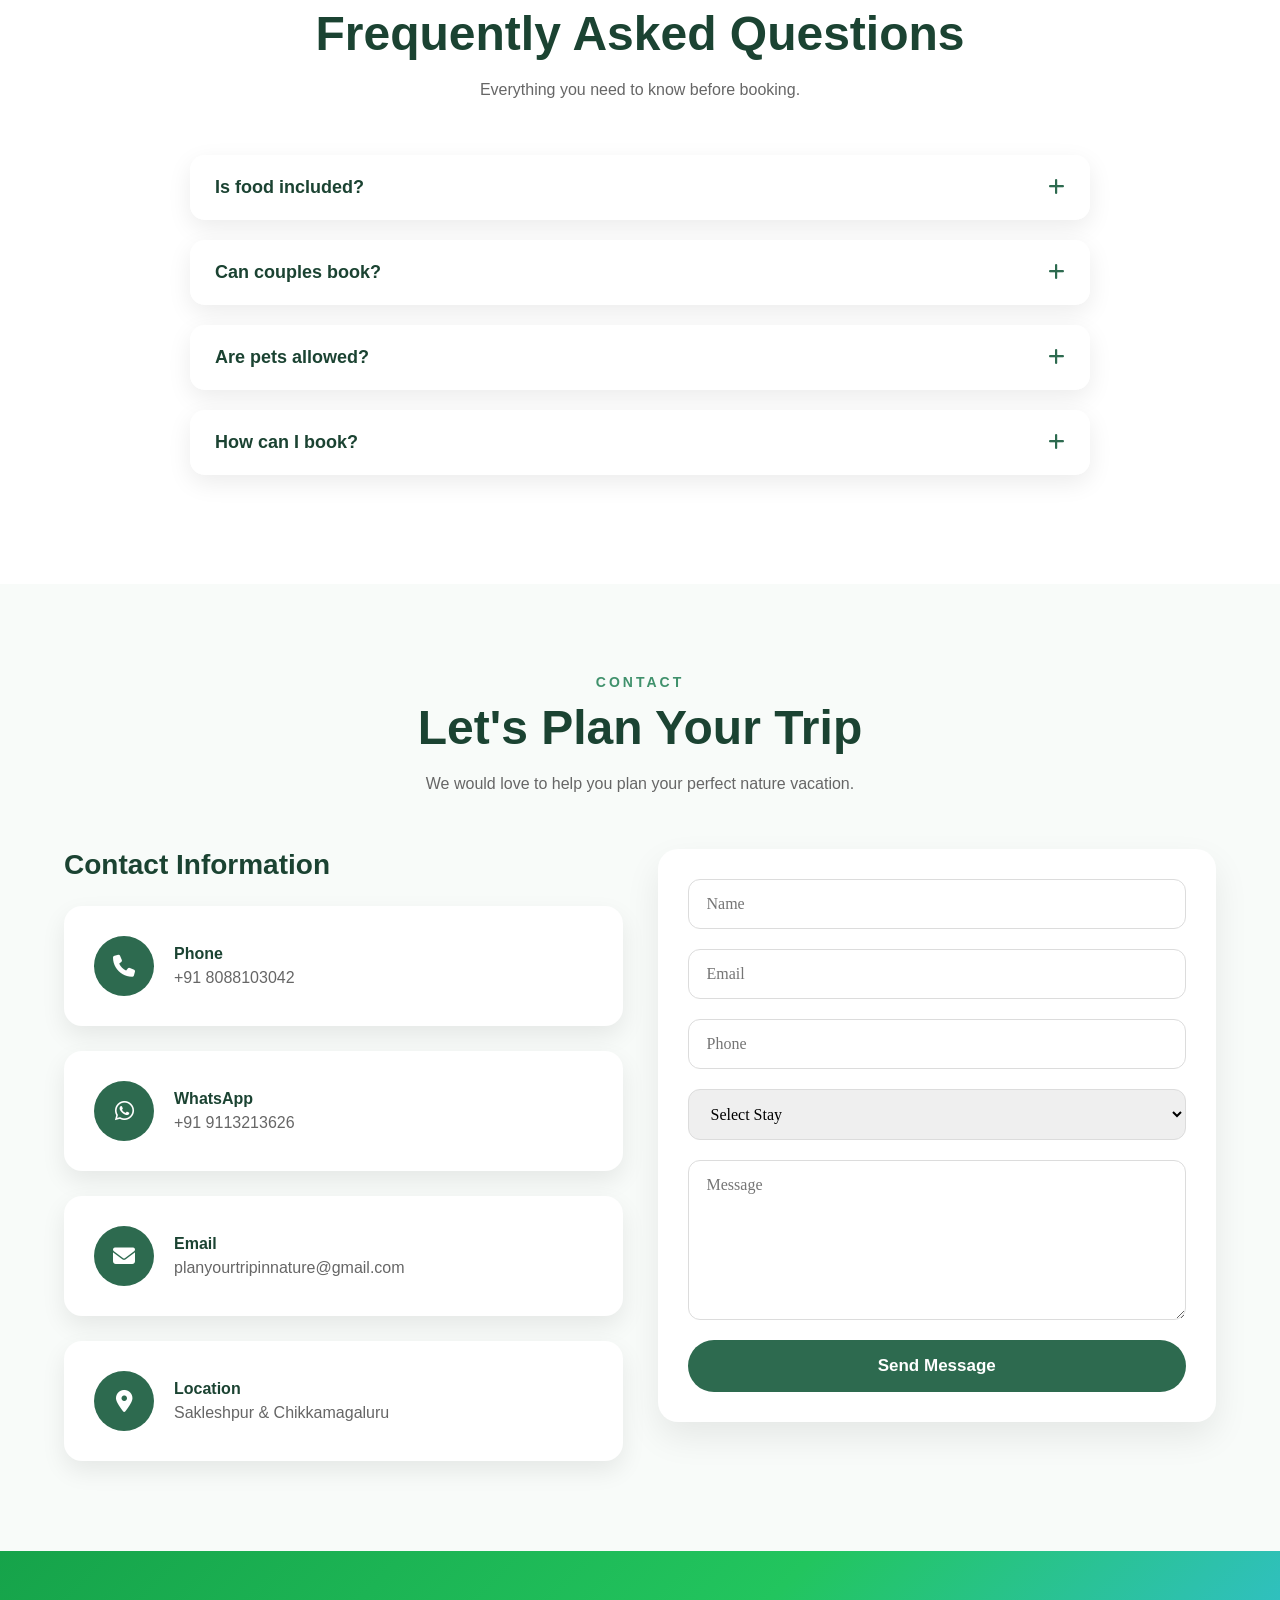
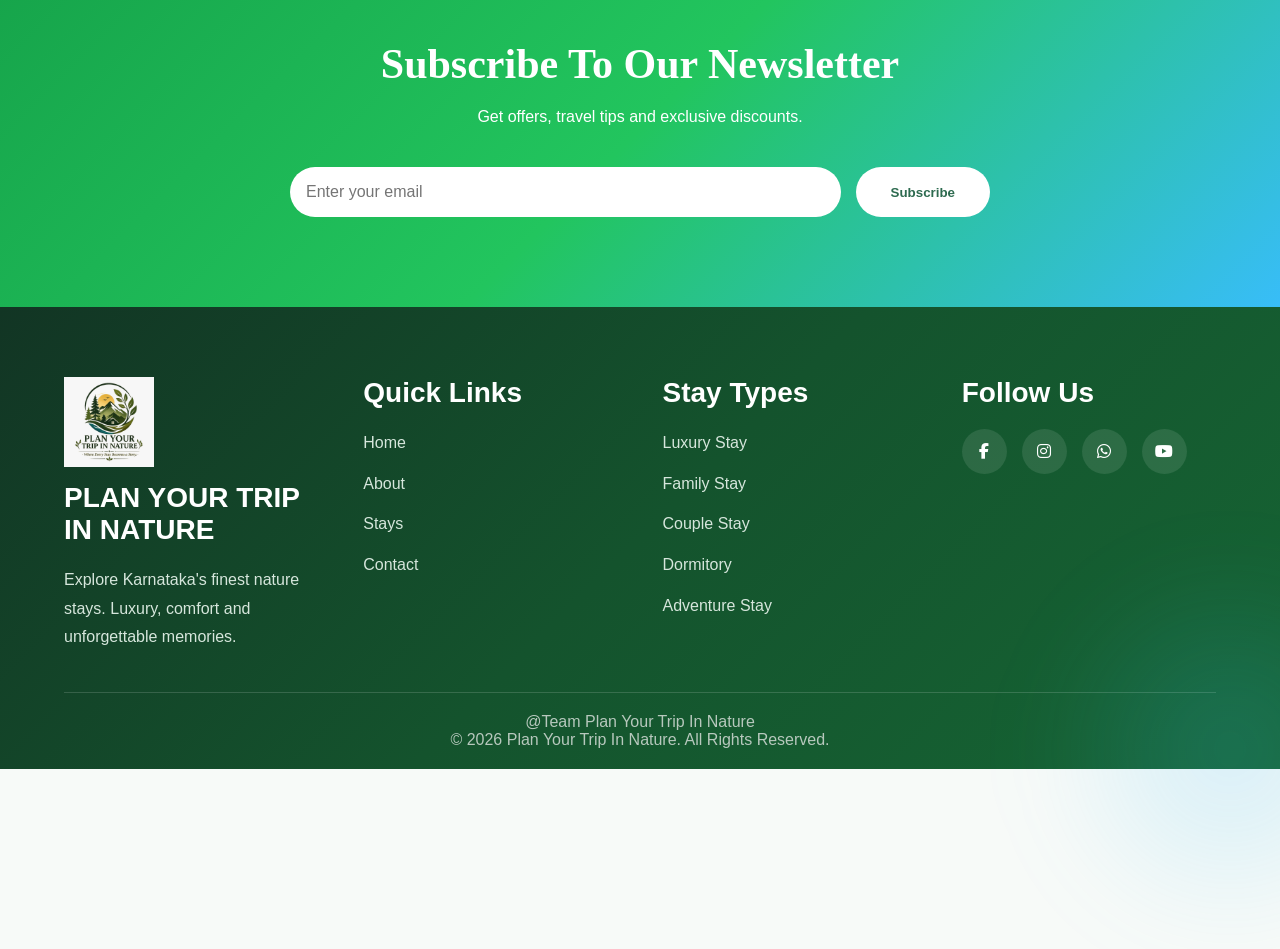
==== commit 1b3873f4: "changed" ====
--- a/index.html
+++ b/index.html
@@ -173,7 +173,7 @@
                 <p>
                     📍 Sakleshpur
                 </p>
-                <a href="ANS2.html" class="view-btn">
+                <a href="ANS.html" class="view-btn">
                     View Details
                 </a>
             </div>
